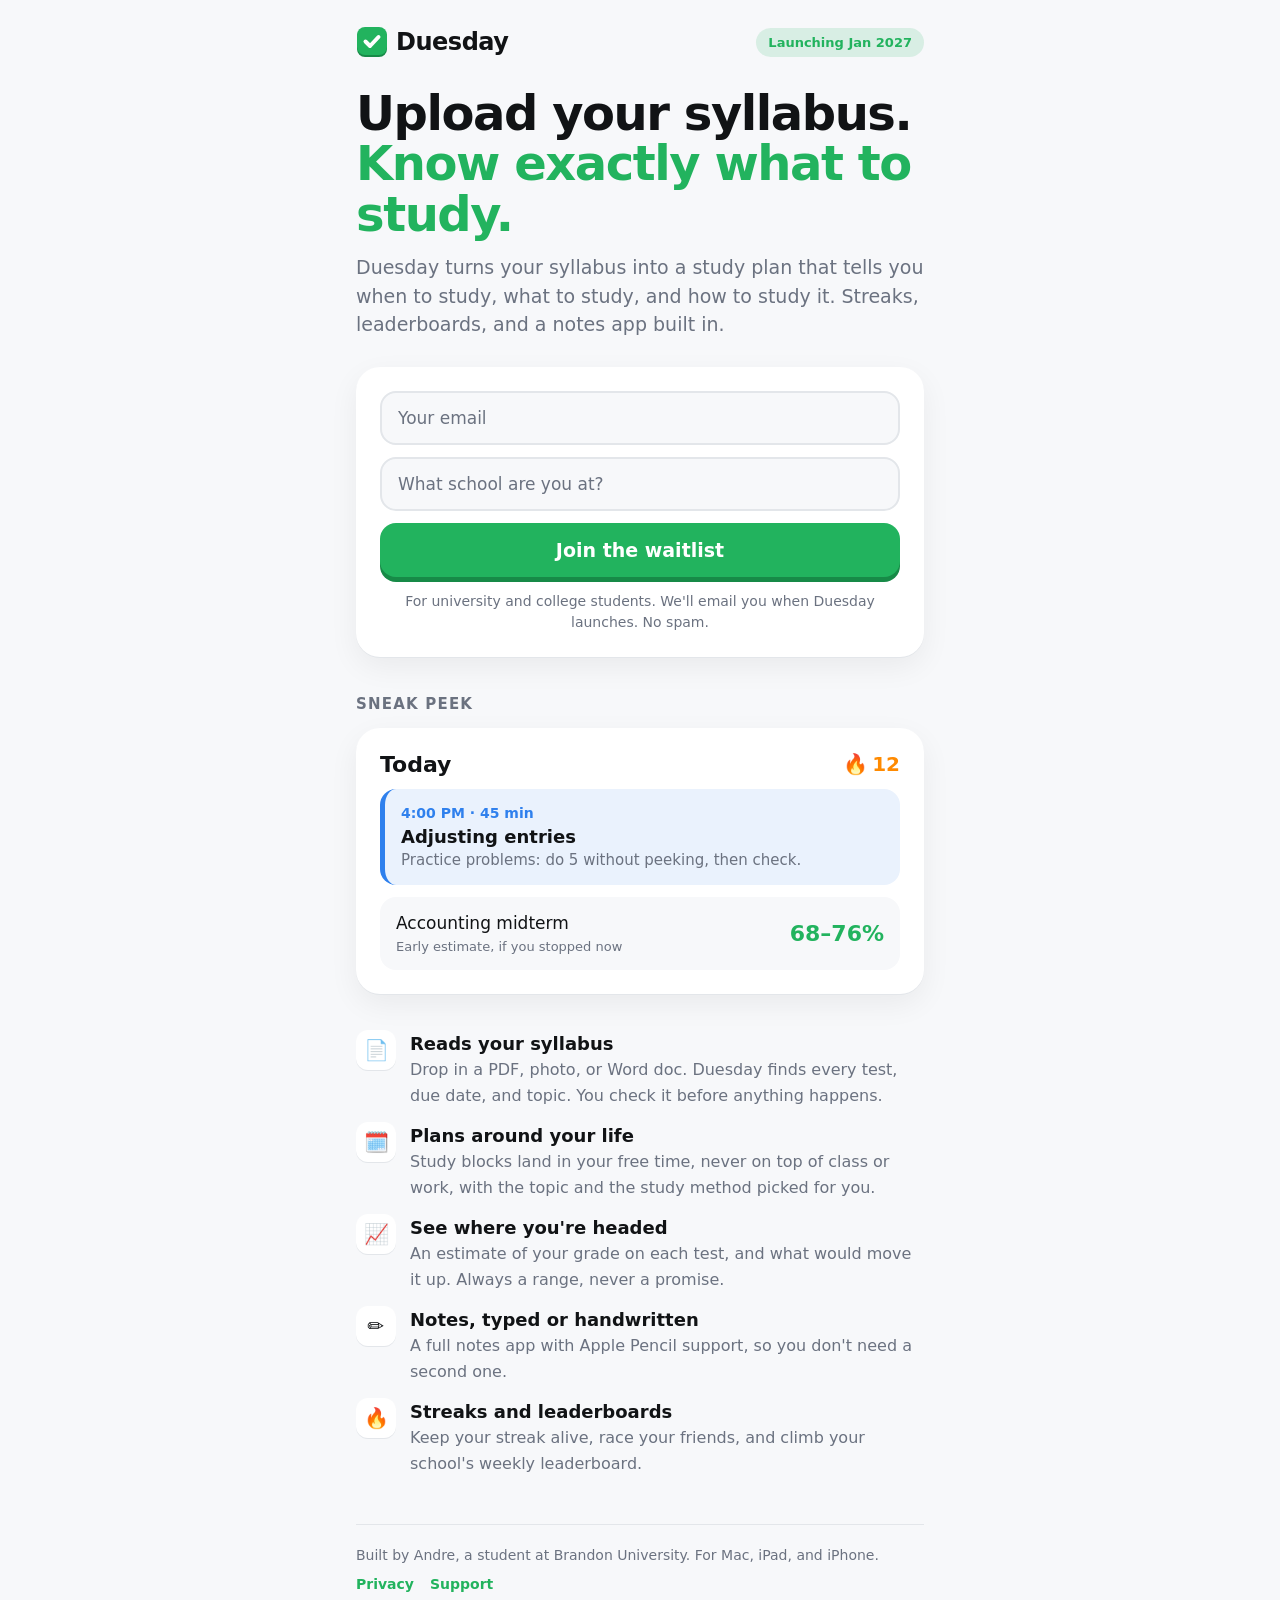
==== index.html @ 56ce88a7 "Duesday waitlist site: waitlist page, privacy and support drafts Co-Authored-By: Claude Opus 5.5 <no" ====
<!doctype html>
<html lang="en">
<head>
  <meta charset="utf-8">
  <meta name="viewport" content="width=device-width, initial-scale=1, viewport-fit=cover">
  <title>Duesday: Study & Notes</title>
  <meta name="description" content="Upload your syllabus. Duesday tells you when to study, what to study, and how. Join the waitlist. Launching January 2027.">
  <meta name="theme-color" content="#22B35E">
  <meta property="og:title" content="Duesday: know exactly what to study">
  <meta property="og:description" content="Upload your syllabus. Duesday tells you when to study, what to study, and how. Join the waitlist.">
  <meta property="og:url" content="https://duesdayapp.com/">
  <meta property="og:type" content="website">
  <link rel="icon" href="favicon.svg" type="image/svg+xml">
  <link rel="stylesheet" href="style.css">
</head>
<body>
  <div class="wrap">
    <header class="top">
      <a class="wordmark" href="./" aria-label="Duesday home">
        <svg viewBox="0 0 64 64" aria-hidden="true">
          <rect x="2" y="6" width="60" height="56" rx="16" fill="var(--green-shadow)"/>
          <rect x="2" y="2" width="60" height="56" rx="16" fill="var(--green)"/>
          <path d="M19 31l9 9 17-18" fill="none" stroke="var(--on-green)" stroke-width="8" stroke-linecap="round" stroke-linejoin="round"/>
        </svg>
        Duesday
      </a>
      <span class="pill">Launching Jan 2027</span>
    </header>

    <main>
      <section class="hero">
        <h1>Upload your syllabus. <span class="hl">Know exactly what to study.</span></h1>
        <p class="lede">Duesday turns your syllabus into a study plan that tells you when to study, what to study, and how to study it. Streaks, leaderboards, and a notes app built in.</p>
      </section>

      <section class="card" id="signup">
        <form id="join" novalidate>
          <p class="invited" id="invited" hidden>A friend saved you a spot. Join and they move up the list.</p>
          <label class="field">
            <span class="sr">Email</span>
            <input type="email" name="email" placeholder="Your email" autocomplete="email" inputmode="email" required>
          </label>
          <label class="field">
            <span class="sr">School</span>
            <input type="text" name="school" placeholder="What school are you at?" autocomplete="organization" maxlength="120" required>
          </label>
          <input class="trap" type="text" name="website" tabindex="-1" autocomplete="off" aria-hidden="true">
          <button class="btn" type="submit">
            <span class="label">Join the waitlist</span>
            <span class="spinner" aria-hidden="true"></span>
          </button>
          <p class="error" id="error" role="alert" hidden></p>
          <p class="fine">For university and college students. We'll email you when Duesday launches. No spam.</p>
        </form>

        <div id="done" hidden aria-live="polite">
          <svg class="check" viewBox="0 0 72 72" aria-hidden="true">
            <circle cx="36" cy="36" r="34"/>
            <path d="M22 37l10 10 19-21"/>
          </svg>
          <h2 id="done-title">You're in!</h2>
          <p class="spot">You're <span class="num">#<span id="spot">0</span></span> on the list</p>
          <p class="muted" id="total"></p>
          <div class="invite">
            <p><strong>Want to move up?</strong> Every friend who joins with your link bumps you up the list. Top inviters get their first month free.</p>
            <div class="linkrow">
              <input id="link" readonly aria-label="Your invite link">
              <button class="btn small" id="copy" type="button">Copy</button>
            </div>
            <button class="btn secondary" id="share" type="button" hidden>Share with friends</button>
          </div>
        </div>
      </section>

      <section class="peek" aria-label="A sneak peek of Duesday">
        <h3>Sneak peek</h3>
        <div class="card stagger">
          <div class="peek-row">
            <span class="peek-title">Today</span>
            <span class="flame" aria-label="12 day streak">🔥 <span class="num">12</span></span>
          </div>
          <div class="block">
            <span class="when">4:00 PM · 45 min</span>
            <span class="what">Adjusting entries</span>
            <span class="how">Practice problems: do 5 without peeking, then check.</span>
          </div>
          <div class="estimate">
            <span>Accounting midterm<small>Early estimate, if you stopped now</small></span>
            <span class="num">68–76%</span>
          </div>
        </div>
      </section>

      <ul class="features">
        <li><span class="dot">📄</span><div><strong>Reads your syllabus</strong><span class="t">Drop in a PDF, photo, or Word doc. Duesday finds every test, due date, and topic. You check it before anything happens.</span></div></li>
        <li><span class="dot">🗓️</span><div><strong>Plans around your life</strong><span class="t">Study blocks land in your free time, never on top of class or work, with the topic and the study method picked for you.</span></div></li>
        <li><span class="dot">📈</span><div><strong>See where you're headed</strong><span class="t">An estimate of your grade on each test, and what would move it up. Always a range, never a promise.</span></div></li>
        <li><span class="dot">✏️</span><div><strong>Notes, typed or handwritten</strong><span class="t">A full notes app with Apple Pencil support, so you don't need a second one.</span></div></li>
        <li><span class="dot">🔥</span><div><strong>Streaks and leaderboards</strong><span class="t">Keep your streak alive, race your friends, and climb your school's weekly leaderboard.</span></div></li>
      </ul>
    </main>

    <footer>
      <span>Built by Andre, a student at Brandon University. For Mac, iPad, and iPhone.</span>
      <nav>
        <a href="privacy.html">Privacy</a>
        <a href="support.html">Support</a>
      </nav>
    </footer>
  </div>
  <script src="app.js"></script>
</body>
</html>
---- style.css ----
/* Duesday website. Colours match the app's named colours (Assets.xcassets/Colors). */
:root {
  --green: #22B35E;
  --green-shadow: #178A47;
  --orange: #FF8A00;
  --blue: #2F80ED;
  --red: #E5484D;
  --bg: #F7F8FA;
  --card: #FFFFFF;
  --text: #111315;
  --muted: #6B7280;
  --line: #E3E6EA;
  --on-green: #FFFFFF;
  --rounded: ui-rounded, "SF Pro Rounded", "Nunito", system-ui, -apple-system, "Segoe UI", sans-serif;
  --body: system-ui, -apple-system, "Segoe UI", Roboto, "Helvetica Neue", sans-serif;
  --spring: cubic-bezier(.34, 1.56, .64, 1);
  color-scheme: light;
}

@media (prefers-color-scheme: dark) {
  :root:not([data-theme="light"]) {
    --green: #34D27A;
    --green-shadow: #1F9A55;
    --orange: #FF9F2E;
    --blue: #5AA2FF;
    --red: #FF6369;
    --bg: #111315;
    --card: #1C1F22;
    --text: #F2F4F6;
    --muted: #9BA1A8;
    --line: #2C3036;
    --on-green: #06210F;
    color-scheme: dark;
  }
}

:root[data-theme="dark"] {
  --green: #34D27A;
  --green-shadow: #1F9A55;
  --orange: #FF9F2E;
  --blue: #5AA2FF;
  --red: #FF6369;
  --bg: #111315;
  --card: #1C1F22;
  --text: #F2F4F6;
  --muted: #9BA1A8;
  --line: #2C3036;
  --on-green: #06210F;
  color-scheme: dark;
}

* { box-sizing: border-box; }

[hidden] { display: none !important; }

html { -webkit-text-size-adjust: 100%; }

body {
  margin: 0;
  background: var(--bg);
  color: var(--text);
  font: 17px/1.5 var(--body);
  -webkit-font-smoothing: antialiased;
}

a { color: var(--green); font-weight: 600; text-decoration: none; }
a:hover { text-decoration: underline; }

h1, h2, h3, .wordmark, .num { font-family: var(--rounded); }

.wrap {
  max-width: 600px;
  margin: 0 auto;
  padding: 20px 16px 48px;
}

/* Header */
.top {
  display: flex;
  align-items: center;
  justify-content: space-between;
  padding: 4px 0 28px;
}
.wordmark {
  display: inline-flex;
  align-items: center;
  gap: 8px;
  font-size: 24px;
  font-weight: 800;
  color: var(--text);
  letter-spacing: -0.02em;
}
.wordmark:hover { text-decoration: none; }
.wordmark svg { width: 32px; height: 32px; transition: transform .35s var(--spring); }
.wordmark:hover svg { transform: rotate(-8deg) scale(1.08); }
.pill {
  font: 700 13px/1 var(--rounded);
  color: var(--green);
  background: color-mix(in srgb, var(--green) 14%, transparent);
  padding: 8px 12px;
  border-radius: 999px;
  white-space: nowrap;
}

/* Hero */
.hero h1 {
  font-size: clamp(34px, 8vw, 48px);
  line-height: 1.05;
  font-weight: 800;
  letter-spacing: -0.03em;
  margin: 0 0 14px;
}
.hero h1 .hl { color: var(--green); }
.hero p.lede {
  font-size: 19px;
  color: var(--muted);
  margin: 0 0 28px;
}

/* Cards */
.card {
  background: var(--card);
  border-radius: 24px;
  padding: 24px;
  box-shadow: 0 1px 0 var(--line), 0 10px 30px rgba(17, 19, 21, .06);
}

/* Form */
form { display: grid; gap: 12px; }
.field input {
  width: 100%;
  font: 17px var(--body);
  color: var(--text);
  background: var(--bg);
  border: 2px solid var(--line);
  border-radius: 16px;
  padding: 15px 16px;
  outline: none;
  transition: border-color .15s, box-shadow .15s, transform .15s;
}
.field input::placeholder { color: var(--muted); }
.field input:focus {
  border-color: var(--green);
  box-shadow: 0 0 0 4px color-mix(in srgb, var(--green) 20%, transparent);
}
.field input[aria-invalid="true"] { border-color: var(--red); }
.sr {
  position: absolute; width: 1px; height: 1px; overflow: hidden;
  clip: rect(0 0 0 0); white-space: nowrap;
}
.trap { position: absolute; left: -9999px; width: 1px; height: 1px; opacity: 0; }

/* The chunky button: a solid bottom edge that flattens when pressed, like the app's DuesdayButtonStyle. */
.btn {
  position: relative;
  display: inline-flex;
  align-items: center;
  justify-content: center;
  gap: 8px;
  width: 100%;
  border: 0;
  border-radius: 16px;
  padding: 16px 20px;
  font: 800 19px/1.2 var(--rounded);
  color: var(--on-green);
  background: var(--green);
  box-shadow: 0 5px 0 var(--green-shadow);
  cursor: pointer;
  transition: transform .12s var(--spring), box-shadow .12s, filter .15s;
  -webkit-tap-highlight-color: transparent;
}
.btn:hover { filter: brightness(1.05); }
.btn:active, .btn.pressed { transform: translateY(5px) scale(.98); box-shadow: 0 0 0 var(--green-shadow); }
.btn:focus-visible { outline: 3px solid color-mix(in srgb, var(--green) 45%, transparent); outline-offset: 3px; }
.btn[disabled] { cursor: progress; }
.btn.secondary {
  color: var(--text);
  background: var(--card);
  border: 2px solid var(--line);
  box-shadow: 0 4px 0 var(--line);
}
.btn.secondary:active { box-shadow: 0 0 0 var(--line); transform: translateY(4px) scale(.98); }
.btn.small { width: auto; padding: 12px 18px; font-size: 16px; }
.btn .spinner {
  display: none;
  width: 20px; height: 20px;
  border: 3px solid color-mix(in srgb, var(--on-green) 35%, transparent);
  border-top-color: var(--on-green);
  border-radius: 50%;
  animation: spin .7s linear infinite;
}
.btn.loading .label { opacity: 0; }
.btn.loading .spinner { display: block; position: absolute; }

.error {
  display: flex; gap: 8px; align-items: flex-start;
  margin: 0;
  color: var(--red);
  font-size: 15px;
  font-weight: 600;
}
.fine { margin: 2px 0 0; font-size: 14px; color: var(--muted); text-align: center; }
.invited {
  margin: 0 0 4px;
  font: 700 15px var(--rounded);
  color: var(--orange);
}

/* Success */
#done { text-align: center; }
#done h2 { font-size: 30px; margin: 8px 0 4px; letter-spacing: -0.02em; }
.check { width: 72px; height: 72px; }
.check circle { fill: var(--green); transform-origin: center; animation: pop .45s var(--spring) both; }
.check path {
  fill: none; stroke: var(--on-green); stroke-width: 7; stroke-linecap: round; stroke-linejoin: round;
  stroke-dasharray: 60; stroke-dashoffset: 60;
  animation: draw .4s .25s ease-out forwards;
}
.spot { font-size: 20px; margin: 4px 0 0; }
.spot .num { font-size: 44px; font-weight: 800; color: var(--green); display: inline-block; min-width: 2ch; }
.muted { color: var(--muted); }
.invite { margin-top: 22px; padding-top: 20px; border-top: 2px dashed var(--line); text-align: left; display: grid; gap: 12px; }
.invite p { margin: 0; }
.linkrow { display: flex; gap: 8px; }
.linkrow input {
  flex: 1; min-width: 0;
  font: 15px ui-monospace, "SF Mono", Menlo, monospace;
  color: var(--text);
  background: var(--bg);
  border: 2px solid var(--line);
  border-radius: 14px;
  padding: 12px;
}

/* Sneak peek of the app */
.peek { margin-top: 36px; }
.peek h3 { font-size: 15px; text-transform: uppercase; letter-spacing: .08em; color: var(--muted); margin: 0 0 12px; }
.peek .card { display: grid; gap: 12px; }
.peek-row { display: flex; align-items: center; justify-content: space-between; }
.peek-title { font: 800 22px var(--rounded); }
.flame { font: 800 20px var(--rounded); color: var(--orange); display: inline-flex; gap: 4px; align-items: center; }
.block {
  display: grid; gap: 2px;
  padding: 14px 16px;
  border-radius: 16px;
  background: color-mix(in srgb, var(--blue) 10%, var(--card));
  border-left: 5px solid var(--blue);
}
.block .when { font-size: 14px; color: var(--blue); font-weight: 700; }
.block .what { font: 800 18px var(--rounded); }
.block .how { font-size: 15px; color: var(--muted); }
.estimate {
  display: flex; justify-content: space-between; align-items: center;
  padding: 14px 16px; border-radius: 16px; background: var(--bg);
}
.estimate .num { font-size: 22px; font-weight: 800; color: var(--green); }
.estimate small { display: block; color: var(--muted); font-size: 13px; }
.stagger > * { animation: rise .5s var(--spring) both; }
.stagger > *:nth-child(2) { animation-delay: .08s; }
.stagger > *:nth-child(3) { animation-delay: .16s; }
.stagger > *:nth-child(4) { animation-delay: .24s; }

/* Feature list */
.features { display: grid; gap: 14px; margin: 36px 0 0; padding: 0; list-style: none; }
.features li { display: flex; gap: 14px; align-items: flex-start; }
.features .dot {
  flex: none; width: 40px; height: 40px; border-radius: 12px;
  display: grid; place-items: center; font-size: 20px;
  background: var(--card); box-shadow: 0 1px 0 var(--line);
  transition: transform .3s var(--spring);
}
.features li:hover .dot { transform: rotate(-8deg) scale(1.1); }
.features strong { font-family: var(--rounded); font-size: 18px; display: block; }
.features span.t { color: var(--muted); font-size: 16px; }

/* Footer */
footer {
  margin-top: 48px; padding-top: 20px; border-top: 1px solid var(--line);
  font-size: 14px; color: var(--muted);
  display: flex; flex-wrap: wrap; gap: 8px 18px; justify-content: space-between;
}
footer nav { display: flex; gap: 16px; }

/* Plain pages (privacy, support) */
.doc h1 { font-size: 36px; letter-spacing: -0.02em; margin: 0 0 6px; }
.doc h2 { font-size: 22px; margin: 32px 0 8px; }
.doc p, .doc li { color: var(--text); }
.doc ul { padding-left: 22px; }
.doc li { margin: 4px 0; }
.note {
  border-radius: 16px; padding: 14px 16px; margin: 16px 0 8px;
  background: color-mix(in srgb, var(--orange) 14%, var(--card));
  font-size: 15px;
}
details.faq { background: var(--card); border-radius: 16px; padding: 4px 16px; margin: 10px 0; box-shadow: 0 1px 0 var(--line); }
details.faq summary {
  cursor: pointer; list-style: none; padding: 12px 0;
  font: 800 17px var(--rounded);
  display: flex; justify-content: space-between; gap: 12px;
}
details.faq summary::-webkit-details-marker { display: none; }
details.faq summary::after { content: "+"; color: var(--green); font-size: 22px; line-height: 1; transition: transform .25s var(--spring); }
details.faq[open] summary::after { transform: rotate(45deg); }
details.faq p { margin: 0 0 14px; animation: rise .3s var(--spring) both; }

/* Motion */
.shake { animation: shake .4s ease; }
.fade-in { animation: rise .45s var(--spring) both; }
.confetti { position: fixed; top: 0; left: 0; width: 10px; height: 14px; border-radius: 3px; pointer-events: none; z-index: 10; }

@keyframes spin { to { transform: rotate(360deg); } }
@keyframes pop { from { transform: scale(0); } to { transform: scale(1); } }
@keyframes draw { to { stroke-dashoffset: 0; } }
@keyframes rise { from { opacity: 0; transform: translateY(12px); } to { opacity: 1; transform: none; } }
@keyframes shake {
  0%, 100% { transform: none; }
  20% { transform: translateX(-8px); }
  40% { transform: translateX(7px); }
  60% { transform: translateX(-5px); }
  80% { transform: translateX(3px); }
}

/* Reduce Motion: keep simple fades, drop the bounces. */
@media (prefers-reduced-motion: reduce) {
  *, *::before, *::after { animation-duration: .01ms !important; animation-delay: 0s !important; transition-duration: .01ms !important; }
}
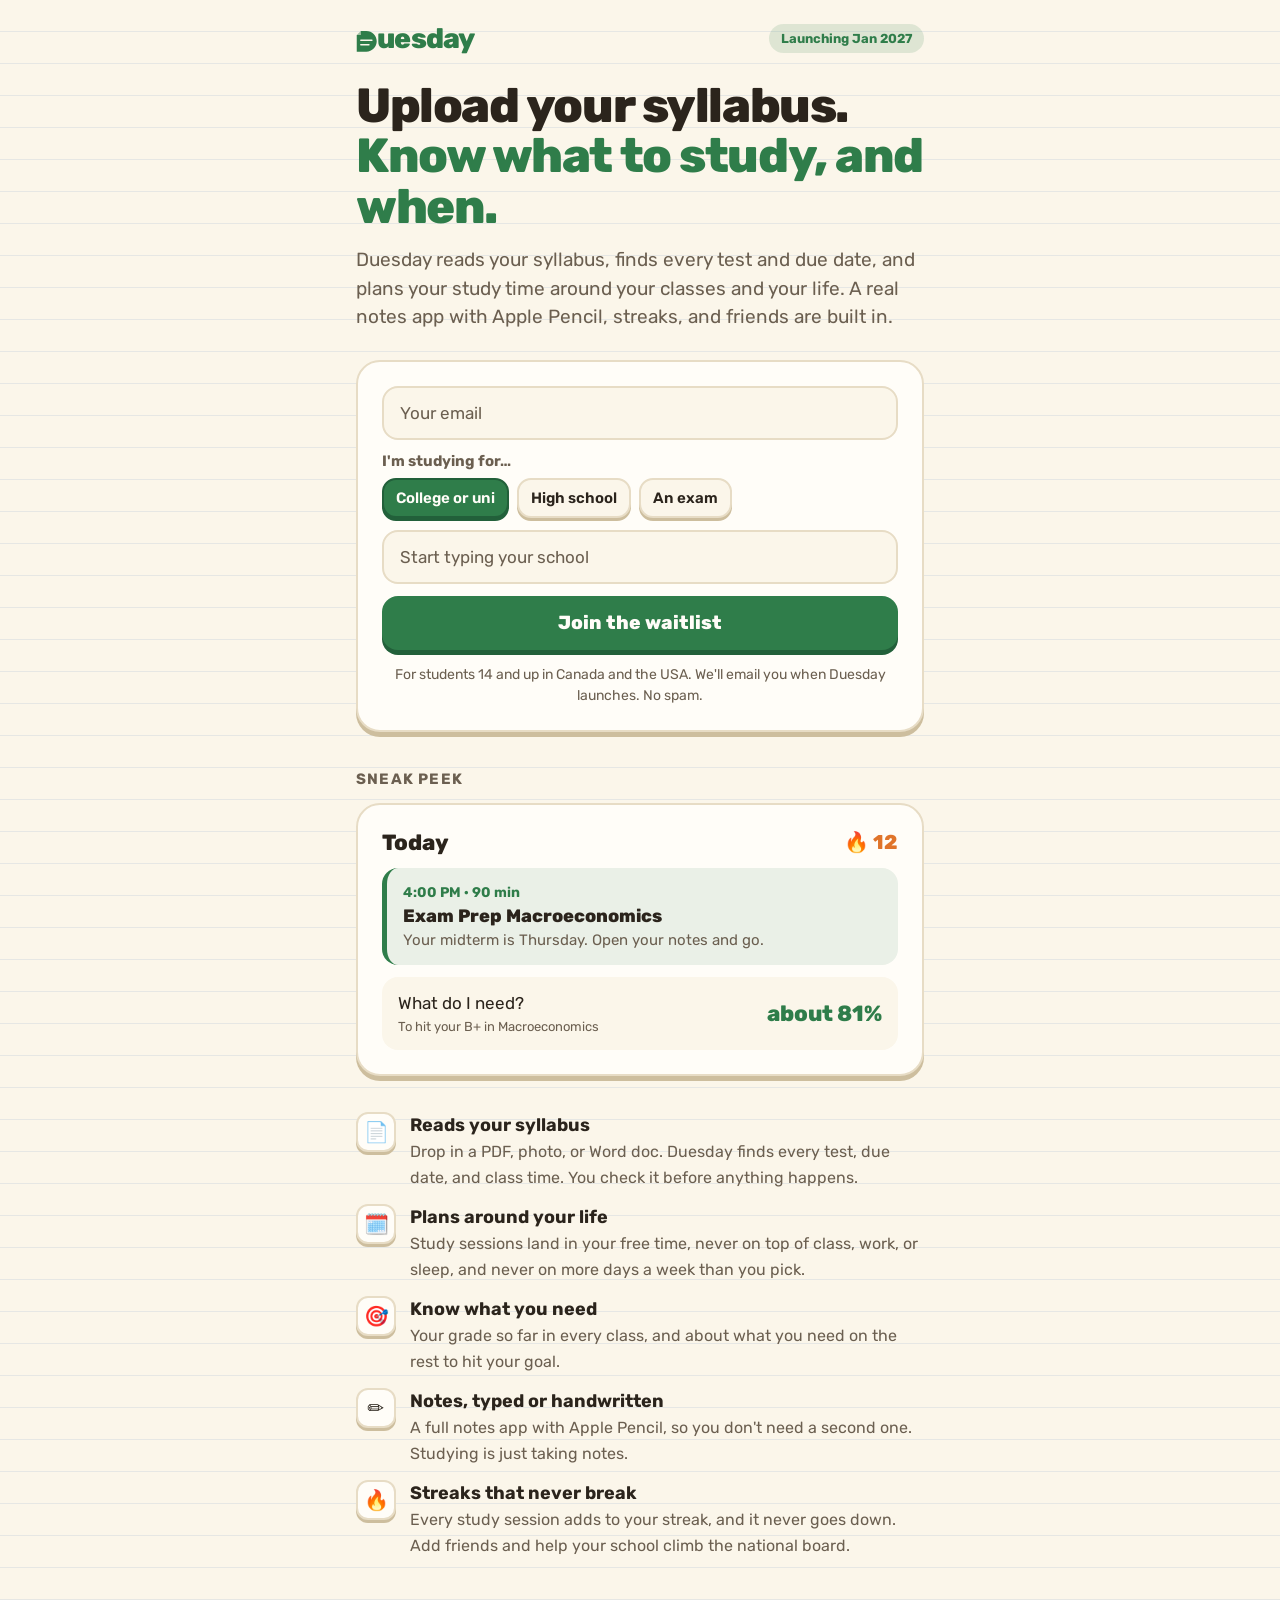
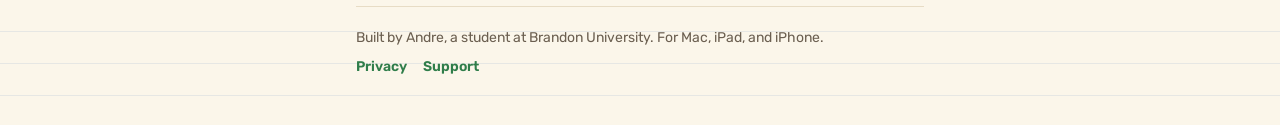
==== commit 7d6a314a: "Waitlist page in the Duesday look: cream paper, green, Rubik, folded-page logo as the D; up-to-date " ====
--- a/index.html
+++ b/index.html
@@ -4,33 +4,33 @@
   <meta charset="utf-8">
   <meta name="viewport" content="width=device-width, initial-scale=1, viewport-fit=cover">
   <title>Duesday: Study & Notes</title>
-  <meta name="description" content="Upload your syllabus. Duesday tells you when to study, what to study, and how. Join the waitlist. Launching January 2027.">
-  <meta name="theme-color" content="#22B35E">
-  <meta property="og:title" content="Duesday: know exactly what to study">
-  <meta property="og:description" content="Upload your syllabus. Duesday tells you when to study, what to study, and how. Join the waitlist.">
+  <meta name="description" content="Upload your syllabus. Duesday turns it into a study plan that says when to study, plus notes, streaks, and friends. Join the waitlist. Launching January 2027.">
+  <meta name="theme-color" content="#FBF6EA">
+  <meta property="og:title" content="Duesday: know what to study, and when">
+  <meta property="og:description" content="Upload your syllabus. Duesday tells you when to study and what you need on the rest of each class. Join the waitlist.">
   <meta property="og:url" content="https://duesdayapp.com/">
   <meta property="og:type" content="website">
   <link rel="icon" href="favicon.svg" type="image/svg+xml">
+  <link rel="preconnect" href="https://fonts.googleapis.com">
+  <link rel="preconnect" href="https://fonts.gstatic.com" crossorigin>
   <link rel="stylesheet" href="style.css">
 </head>
 <body>
   <div class="wrap">
     <header class="top">
       <a class="wordmark" href="./" aria-label="Duesday home">
-        <svg viewBox="0 0 64 64" aria-hidden="true">
-          <rect x="2" y="6" width="60" height="56" rx="16" fill="var(--green-shadow)"/>
-          <rect x="2" y="2" width="60" height="56" rx="16" fill="var(--green)"/>
-          <path d="M19 31l9 9 17-18" fill="none" stroke="var(--on-green)" stroke-width="8" stroke-linecap="round" stroke-linejoin="round"/>
-        </svg>
-        Duesday
+        <svg class="d" viewBox="22 22 56 56" aria-hidden="true">
+          <path class="page" d="M24 33L35 22H50C65.46 22 78 34.54 78 50S65.46 78 50 78H24Z M24 33L35 33L35 22Z M35 45H65A2 2 0 0 1 65 49H35A2 2 0 0 1 35 45Z M35 57H57A2 2 0 0 1 57 61H35A2 2 0 0 1 35 57Z"/>
+          <path class="fold" d="M24 33L35 22V33Z"/>
+        </svg><span>uesday</span>
       </a>
       <span class="pill">Launching Jan 2027</span>
     </header>
 
     <main>
       <section class="hero">
-        <h1>Upload your syllabus. <span class="hl">Know exactly what to study.</span></h1>
-        <p class="lede">Duesday turns your syllabus into a study plan that tells you when to study, what to study, and how to study it. Streaks, leaderboards, and a notes app built in.</p>
+        <h1>Upload your syllabus. <span class="hl">Know what to study, and when.</span></h1>
+        <p class="lede">Duesday reads your syllabus, finds every test and due date, and plans your study time around your classes and your life. A real notes app with Apple Pencil, streaks, and friends are built in.</p>
       </section>
 
       <section class="card" id="signup">
@@ -40,17 +40,175 @@
             <span class="sr">Email</span>
             <input type="email" name="email" placeholder="Your email" autocomplete="email" inputmode="email" required>
           </label>
+          <fieldset class="who">
+            <legend>I'm studying for…</legend>
+            <div class="chips">
+              <label class="chip"><input type="radio" name="kind" value="uni" checked><span>College or uni</span></label>
+              <label class="chip"><input type="radio" name="kind" value="high"><span>High school</span></label>
+              <label class="chip"><input type="radio" name="kind" value="exam"><span>An exam</span></label>
+            </div>
+          </fieldset>
           <label class="field">
-            <span class="sr">School</span>
-            <input type="text" name="school" placeholder="What school are you at?" autocomplete="organization" maxlength="120" required>
+            <span class="sr" id="school-label">School</span>
+            <input type="text" name="school" list="schools" placeholder="Start typing your school" autocomplete="off" maxlength="120" required>
           </label>
+          <datalist id="schools">
+    <option value="Acadia University">
+    <option value="Algoma University">
+    <option value="Algonquin College">
+    <option value="Ambrose University">
+    <option value="Assiniboine College">
+    <option value="Athabasca University">
+    <option value="Aurora College">
+    <option value="Bishop's University">
+    <option value="Booth University College">
+    <option value="Bow Valley College">
+    <option value="Brandon University">
+    <option value="Briercrest College and Seminary">
+    <option value="British Columbia Institute of Technology">
+    <option value="Brock University">
+    <option value="Cambrian College">
+    <option value="Camosun College">
+    <option value="Canadian Mennonite University">
+    <option value="Canadore College">
+    <option value="Cape Breton University">
+    <option value="Capilano University">
+    <option value="Carleton University">
+    <option value="Centennial College">
+    <option value="Coast Mountain College">
+    <option value="College of New Caledonia">
+    <option value="College of the North Atlantic">
+    <option value="College of the Rockies">
+    <option value="Collège Boréal">
+    <option value="Collège communautaire du Nouveau-Brunswick">
+    <option value="Concordia University">
+    <option value="Concordia University of Edmonton">
+    <option value="Conestoga College">
+    <option value="Confederation College">
+    <option value="Dalhousie University">
+    <option value="Douglas College">
+    <option value="Durham College">
+    <option value="Emily Carr University of Art + Design">
+    <option value="Fanshawe College">
+    <option value="First Nations University of Canada">
+    <option value="Fleming College">
+    <option value="George Brown Polytechnic">
+    <option value="Georgian College">
+    <option value="HEC Montréal">
+    <option value="Holland College">
+    <option value="Humber Polytechnic">
+    <option value="Keyano College">
+    <option value="Kwantlen Polytechnic University">
+    <option value="La Cité">
+    <option value="Lakehead University">
+    <option value="Lakeland College">
+    <option value="Lambton College">
+    <option value="Langara College">
+    <option value="Laurentian University">
+    <option value="Lethbridge College">
+    <option value="Loyalist College">
+    <option value="MacEwan University">
+    <option value="Manitoba Institute of Trades and Technology (MITT)">
+    <option value="McGill University">
+    <option value="McMaster University">
+    <option value="Medicine Hat College">
+    <option value="Memorial University of Newfoundland">
+    <option value="Mohawk College">
+    <option value="Mount Allison University">
+    <option value="Mount Royal University">
+    <option value="Mount Saint Vincent University">
+    <option value="NSCAD University">
+    <option value="New Brunswick Community College">
+    <option value="Niagara College">
+    <option value="Nipissing University">
+    <option value="NorQuest College">
+    <option value="North Island College">
+    <option value="Northern Alberta Institute of Technology (NAIT)">
+    <option value="Northern College">
+    <option value="Northern Lights College">
+    <option value="Northwestern Polytechnic">
+    <option value="Nova Scotia Community College">
+    <option value="Nunavut Arctic College">
+    <option value="OCAD University">
+    <option value="Okanagan College">
+    <option value="Olds College of Agriculture &amp; Technology">
+    <option value="Ontario Tech University">
+    <option value="Polytechnique Montréal">
+    <option value="Portage College">
+    <option value="Queen's University">
+    <option value="Red Deer Polytechnic">
+    <option value="Red River College Polytechnic">
+    <option value="Redeemer University">
+    <option value="Royal Military College of Canada">
+    <option value="Royal Roads University">
+    <option value="Saint Mary's University">
+    <option value="Saskatchewan Polytechnic">
+    <option value="Sault College">
+    <option value="Selkirk College">
+    <option value="Seneca Polytechnic">
+    <option value="Sheridan College">
+    <option value="Simon Fraser University">
+    <option value="Southern Alberta Institute of Technology (SAIT)">
+    <option value="St. Clair College">
+    <option value="St. Francis Xavier University">
+    <option value="St. Lawrence College">
+    <option value="St. Thomas University">
+    <option value="The King's University">
+    <option value="Thompson Rivers University">
+    <option value="Toronto Metropolitan University">
+    <option value="Trent University">
+    <option value="Trinity Western University">
+    <option value="University College of the North">
+    <option value="University of Alberta">
+    <option value="University of British Columbia">
+    <option value="University of Calgary">
+    <option value="University of Guelph">
+    <option value="University of King's College">
+    <option value="University of Lethbridge">
+    <option value="University of Manitoba">
+    <option value="University of New Brunswick">
+    <option value="University of Northern British Columbia">
+    <option value="University of Ottawa">
+    <option value="University of Prince Edward Island">
+    <option value="University of Regina">
+    <option value="University of Saskatchewan">
+    <option value="University of Toronto">
+    <option value="University of Victoria">
+    <option value="University of Waterloo">
+    <option value="University of Windsor">
+    <option value="University of Winnipeg">
+    <option value="University of the Fraser Valley">
+    <option value="Université Laval">
+    <option value="Université Sainte-Anne">
+    <option value="Université de Moncton">
+    <option value="Université de Montréal">
+    <option value="Université de Saint-Boniface">
+    <option value="Université de Sherbrooke">
+    <option value="Université de l'Ontario français">
+    <option value="Université du Québec en Abitibi-Témiscamingue">
+    <option value="Université du Québec en Outaouais">
+    <option value="Université du Québec à Chicoutimi">
+    <option value="Université du Québec à Montréal (UQAM)">
+    <option value="Université du Québec à Rimouski">
+    <option value="Université du Québec à Trois-Rivières">
+    <option value="Vancouver Community College">
+    <option value="Vancouver Island University">
+    <option value="Western University">
+    <option value="Wilfrid Laurier University">
+    <option value="York University">
+    <option value="Yukon University">
+    <option value="École de technologie supérieure">
+          </datalist>
+          <datalist id="exams">
+            <option value="CPA"><option value="CSC"><option value="LSAT"><option value="MCAT"><option value="NCLEX (nursing)"><option value="GMAT"><option value="GRE"><option value="SAT"><option value="ACT">
+          </datalist>
           <input class="trap" type="text" name="website" tabindex="-1" autocomplete="off" aria-hidden="true">
           <button class="btn" type="submit">
             <span class="label">Join the waitlist</span>
             <span class="spinner" aria-hidden="true"></span>
           </button>
           <p class="error" id="error" role="alert" hidden></p>
-          <p class="fine">For university and college students. We'll email you when Duesday launches. No spam.</p>
+          <p class="fine">For students 14 and up in Canada and the USA. We'll email you when Duesday launches. No spam.</p>
         </form>
 
         <div id="done" hidden aria-live="polite">
@@ -77,26 +235,26 @@
         <div class="card stagger">
           <div class="peek-row">
             <span class="peek-title">Today</span>
-            <span class="flame" aria-label="12 day streak">🔥 <span class="num">12</span></span>
+            <span class="flame" aria-label="12 study sessions done">🔥 <span class="num">12</span></span>
           </div>
           <div class="block">
-            <span class="when">4:00 PM · 45 min</span>
-            <span class="what">Adjusting entries</span>
-            <span class="how">Practice problems: do 5 without peeking, then check.</span>
+            <span class="when">4:00 PM · 90 min</span>
+            <span class="what">Exam Prep Macroeconomics</span>
+            <span class="how">Your midterm is Thursday. Open your notes and go.</span>
           </div>
           <div class="estimate">
-            <span>Accounting midterm<small>Early estimate, if you stopped now</small></span>
-            <span class="num">68–76%</span>
+            <span>What do I need?<small>To hit your B+ in Macroeconomics</small></span>
+            <span class="num">about 81%</span>
           </div>
         </div>
       </section>
 
       <ul class="features">
-        <li><span class="dot">📄</span><div><strong>Reads your syllabus</strong><span class="t">Drop in a PDF, photo, or Word doc. Duesday finds every test, due date, and topic. You check it before anything happens.</span></div></li>
-        <li><span class="dot">🗓️</span><div><strong>Plans around your life</strong><span class="t">Study blocks land in your free time, never on top of class or work, with the topic and the study method picked for you.</span></div></li>
-        <li><span class="dot">📈</span><div><strong>See where you're headed</strong><span class="t">An estimate of your grade on each test, and what would move it up. Always a range, never a promise.</span></div></li>
-        <li><span class="dot">✏️</span><div><strong>Notes, typed or handwritten</strong><span class="t">A full notes app with Apple Pencil support, so you don't need a second one.</span></div></li>
-        <li><span class="dot">🔥</span><div><strong>Streaks and leaderboards</strong><span class="t">Keep your streak alive, race your friends, and climb your school's weekly leaderboard.</span></div></li>
+        <li><span class="dot">📄</span><div><strong>Reads your syllabus</strong><span class="t">Drop in a PDF, photo, or Word doc. Duesday finds every test, due date, and class time. You check it before anything happens.</span></div></li>
+        <li><span class="dot">🗓️</span><div><strong>Plans around your life</strong><span class="t">Study sessions land in your free time, never on top of class, work, or sleep, and never on more days a week than you pick.</span></div></li>
+        <li><span class="dot">🎯</span><div><strong>Know what you need</strong><span class="t">Your grade so far in every class, and about what you need on the rest to hit your goal.</span></div></li>
+        <li><span class="dot">✏️</span><div><strong>Notes, typed or handwritten</strong><span class="t">A full notes app with Apple Pencil, so you don't need a second one. Studying is just taking notes.</span></div></li>
+        <li><span class="dot">🔥</span><div><strong>Streaks that never break</strong><span class="t">Every study session adds to your streak, and it never goes down. Add friends and help your school climb the national board.</span></div></li>
       </ul>
     </main>
 
--- a/style.css
+++ b/style.css
@@ -1,51 +1,39 @@
-/* Duesday website. Colours match the app's named colours (Assets.xcassets/Colors). */
+/* Duesday website. Cream notebook paper, forest green, Rubik: the same look as the app (reference/brand.md). */
+@import url("https://fonts.googleapis.com/css2?family=Rubik:wght@400;500;600;700;800;900&display=swap");
+
 :root {
-  --green: #22B35E;
-  --green-shadow: #178A47;
-  --orange: #FF8A00;
-  --blue: #2F80ED;
-  --red: #E5484D;
-  --bg: #F7F8FA;
-  --card: #FFFFFF;
-  --text: #111315;
-  --muted: #6B7280;
-  --line: #E3E6EA;
-  --on-green: #FFFFFF;
-  --rounded: ui-rounded, "SF Pro Rounded", "Nunito", system-ui, -apple-system, "Segoe UI", sans-serif;
-  --body: system-ui, -apple-system, "Segoe UI", Roboto, "Helvetica Neue", sans-serif;
+  --green: #2F7D4A;
+  --green-shadow: #22603A;
+  --orange: #E0742A;
+  --blue: #2F7D4A;
+  --red: #A23A2C;
+  --bg: #FBF6EA;
+  --rule: rgba(90, 130, 190, .13);
+  --card: #FFFDF8;
+  --text: #2B241C;
+  --muted: #6B5F50;
+  --line: #E7DCC5;
+  --edge: #CDBE9E;
+  --on-green: #FFFDF8;
+  --rounded: "Rubik", ui-rounded, system-ui, -apple-system, sans-serif;
+  --body: "Rubik", system-ui, -apple-system, "Segoe UI", sans-serif;
   --spring: cubic-bezier(.34, 1.56, .64, 1);
   color-scheme: light;
 }
 
 @media (prefers-color-scheme: dark) {
   :root:not([data-theme="light"]) {
-    --green: #34D27A;
-    --green-shadow: #1F9A55;
-    --orange: #FF9F2E;
-    --blue: #5AA2FF;
-    --red: #FF6369;
-    --bg: #111315;
-    --card: #1C1F22;
-    --text: #F2F4F6;
-    --muted: #9BA1A8;
-    --line: #2C3036;
-    --on-green: #06210F;
+    --green: #63BE7E; --green-shadow: #3F8F57; --orange: #F08A3E; --blue: #63BE7E; --red: #F29A8B;
+    --bg: #1C1915; --rule: rgba(242, 234, 219, .025); --card: #27231D; --text: #F2EADB; --muted: #B8AC97;
+    --line: #3A342B; --edge: #554C3F; --on-green: #1C1915;
     color-scheme: dark;
   }
 }
 
 :root[data-theme="dark"] {
-  --green: #34D27A;
-  --green-shadow: #1F9A55;
-  --orange: #FF9F2E;
-  --blue: #5AA2FF;
-  --red: #FF6369;
-  --bg: #111315;
-  --card: #1C1F22;
-  --text: #F2F4F6;
-  --muted: #9BA1A8;
-  --line: #2C3036;
-  --on-green: #06210F;
+  --green: #63BE7E; --green-shadow: #3F8F57; --orange: #F08A3E; --blue: #63BE7E; --red: #F29A8B;
+  --bg: #1C1915; --rule: rgba(242, 234, 219, .025); --card: #27231D; --text: #F2EADB; --muted: #B8AC97;
+  --line: #3A342B; --edge: #554C3F; --on-green: #1C1915;
   color-scheme: dark;
 }
 
@@ -57,7 +45,8 @@
 
 body {
   margin: 0;
-  background: var(--bg);
+  background-color: var(--bg);
+  background-image: repeating-linear-gradient(to bottom, transparent 0 31px, var(--rule) 31px 32px);
   color: var(--text);
   font: 17px/1.5 var(--body);
   -webkit-font-smoothing: antialiased;
@@ -83,16 +72,19 @@
 }
 .wordmark {
   display: inline-flex;
-  align-items: center;
-  gap: 8px;
-  font-size: 24px;
+  align-items: flex-end;
+  font-size: 28px;
+  line-height: 1;
   font-weight: 800;
-  color: var(--text);
-  letter-spacing: -0.02em;
+  color: var(--green);
+  letter-spacing: -0.025em;
 }
 .wordmark:hover { text-decoration: none; }
-.wordmark svg { width: 32px; height: 32px; transition: transform .35s var(--spring); }
-.wordmark:hover svg { transform: rotate(-8deg) scale(1.08); }
+/* The folded-page mark stands in for the D, sized to the capital letters. */
+.wordmark .d { width: .74em; height: .74em; margin: 0 .01em .02em 0; flex: none; transition: transform .35s var(--spring); transform-origin: 50% 80%; }
+.wordmark .d .page { fill: currentColor; fill-rule: evenodd; }
+.wordmark .d .fold { fill: currentColor; opacity: .45; }
+.wordmark:hover .d { transform: rotate(-8deg) scale(1.08); }
 .pill {
   font: 700 13px/1 var(--rounded);
   color: var(--green);
@@ -122,12 +114,13 @@
   background: var(--card);
   border-radius: 24px;
   padding: 24px;
-  box-shadow: 0 1px 0 var(--line), 0 10px 30px rgba(17, 19, 21, .06);
+  border: 2px solid var(--line);
+  box-shadow: 0 5px 0 var(--edge);
 }
 
 /* Form */
 form { display: grid; gap: 12px; }
-.field input {
+.field input, .field select {
   width: 100%;
   font: 17px var(--body);
   color: var(--text);
@@ -177,9 +170,9 @@
   color: var(--text);
   background: var(--card);
   border: 2px solid var(--line);
-  box-shadow: 0 4px 0 var(--line);
-}
-.btn.secondary:active { box-shadow: 0 0 0 var(--line); transform: translateY(4px) scale(.98); }
+  box-shadow: 0 4px 0 var(--edge);
+}
+.btn.secondary:active { box-shadow: 0 0 0 var(--edge); transform: translateY(4px) scale(.98); }
 .btn.small { width: auto; padding: 12px 18px; font-size: 16px; }
 .btn .spinner {
   display: none;
@@ -253,7 +246,7 @@
   display: flex; justify-content: space-between; align-items: center;
   padding: 14px 16px; border-radius: 16px; background: var(--bg);
 }
-.estimate .num { font-size: 22px; font-weight: 800; color: var(--green); }
+.estimate .num { white-space: nowrap; font-size: 22px; font-weight: 800; color: var(--green); }
 .estimate small { display: block; color: var(--muted); font-size: 13px; }
 .stagger > * { animation: rise .5s var(--spring) both; }
 .stagger > *:nth-child(2) { animation-delay: .08s; }
@@ -266,7 +259,7 @@
 .features .dot {
   flex: none; width: 40px; height: 40px; border-radius: 12px;
   display: grid; place-items: center; font-size: 20px;
-  background: var(--card); box-shadow: 0 1px 0 var(--line);
+  background: var(--card); border: 2px solid var(--line); box-shadow: 0 3px 0 var(--edge);
   transition: transform .3s var(--spring);
 }
 .features li:hover .dot { transform: rotate(-8deg) scale(1.1); }
@@ -292,7 +285,7 @@
   background: color-mix(in srgb, var(--orange) 14%, var(--card));
   font-size: 15px;
 }
-details.faq { background: var(--card); border-radius: 16px; padding: 4px 16px; margin: 10px 0; box-shadow: 0 1px 0 var(--line); }
+details.faq { background: var(--card); border-radius: 16px; padding: 4px 16px; margin: 10px 0; border: 2px solid var(--line); box-shadow: 0 3px 0 var(--edge); }
 details.faq summary {
   cursor: pointer; list-style: none; padding: 12px 0;
   font: 800 17px var(--rounded);
@@ -324,3 +317,21 @@
 @media (prefers-reduced-motion: reduce) {
   *, *::before, *::after { animation-duration: .01ms !important; animation-delay: 0s !important; transition-duration: .01ms !important; }
 }
+
+/* "I'm in…" choice chips */
+.who { border: 0; margin: 0; padding: 0; display: grid; gap: 8px; }
+.who legend { font: 700 15px var(--rounded); color: var(--muted); margin-bottom: 8px; padding: 0; }
+.chips { display: flex; flex-wrap: wrap; gap: 8px; }
+.chip { position: relative; }
+.chip input { position: absolute; opacity: 0; inset: 0; margin: 0; cursor: pointer; }
+.chip span {
+  display: inline-block; padding: 9px 12px; border-radius: 14px;
+  font: 600 15px/1.2 var(--rounded); color: var(--text);
+  background: var(--bg); border: 2px solid var(--line); box-shadow: 0 3px 0 var(--edge);
+  transition: transform .15s var(--spring), background .15s, border-color .15s, color .15s, box-shadow .15s;
+}
+.chip input:active + span { transform: translateY(3px); box-shadow: 0 0 0 var(--edge); }
+.chip input:checked + span { background: var(--green); border-color: var(--green-shadow); color: var(--on-green); box-shadow: 0 3px 0 var(--green-shadow); animation: chipPop .3s var(--spring); }
+.chip input:focus-visible + span { outline: 3px solid color-mix(in srgb, var(--green) 45%, transparent); outline-offset: 2px; }
+@keyframes chipPop { 50% { transform: scale(1.06); } }
+.peek .next { font: 600 13px var(--rounded); color: var(--muted); }
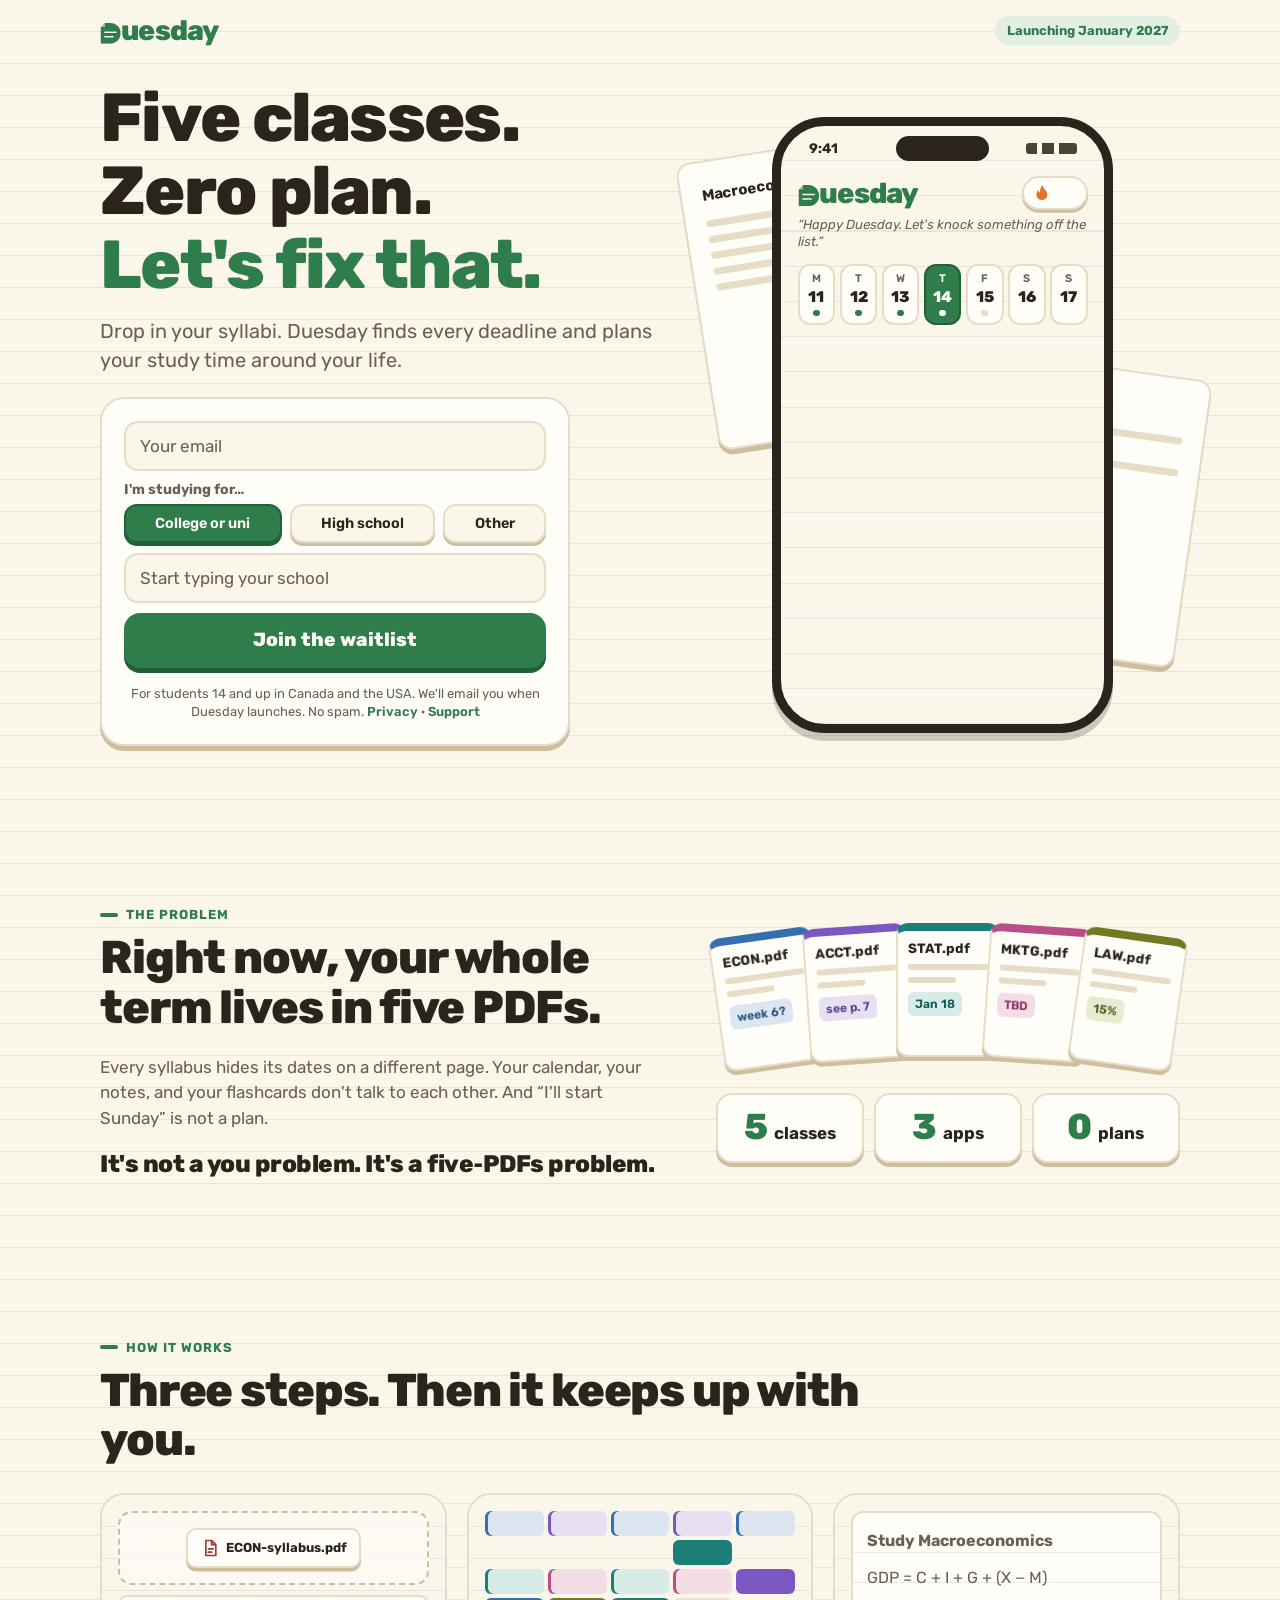
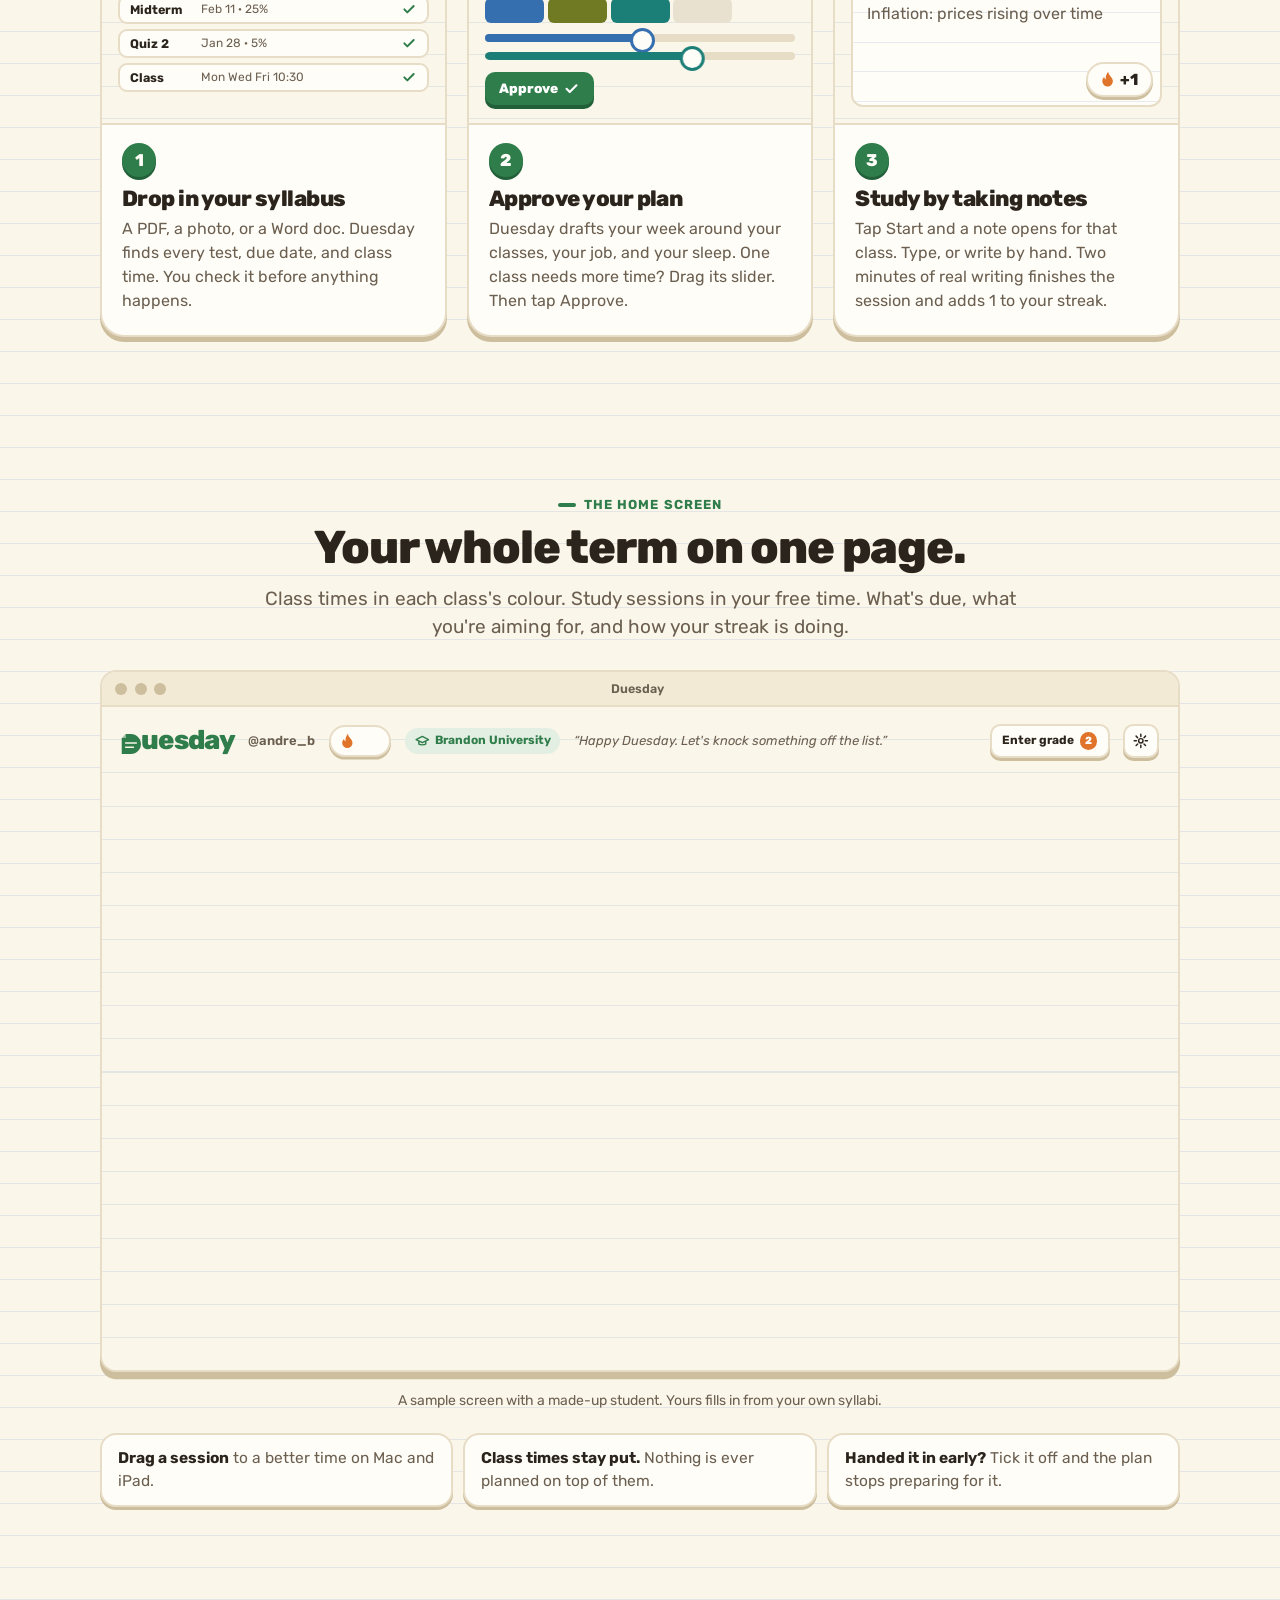
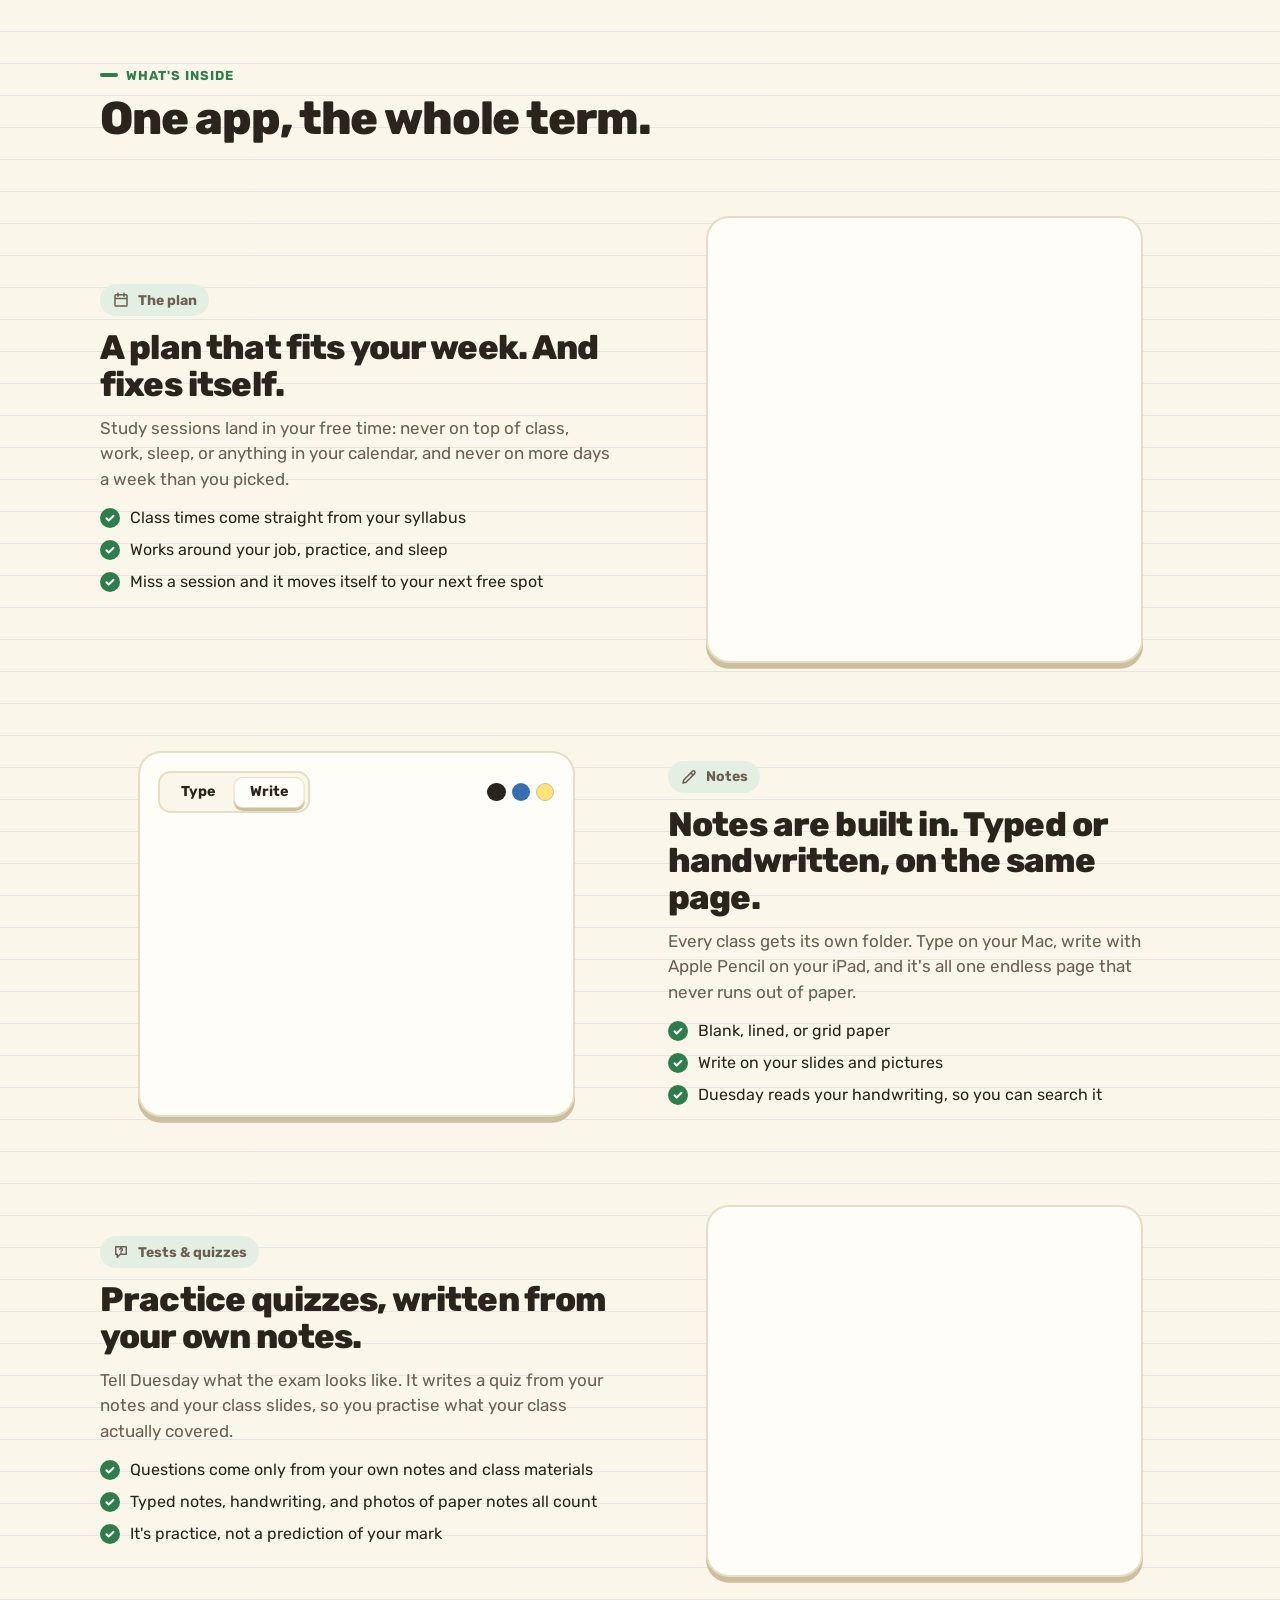
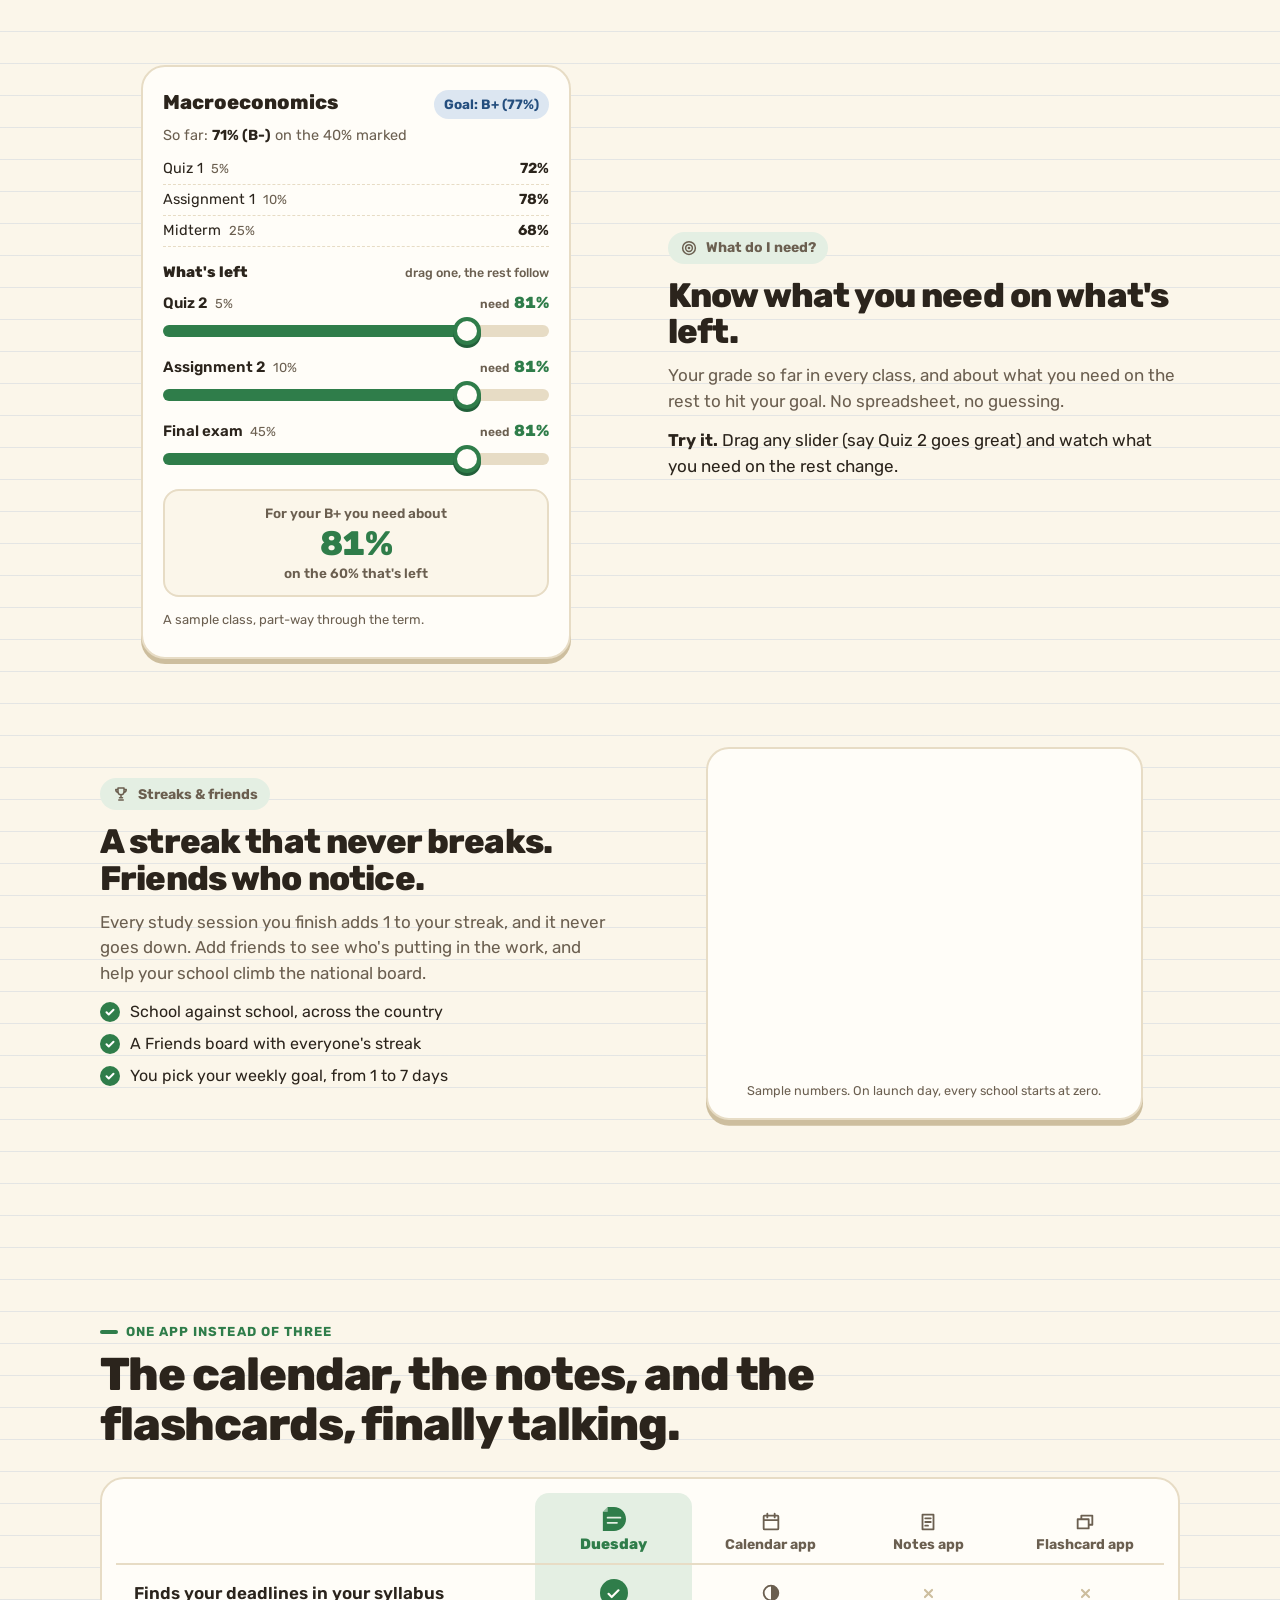
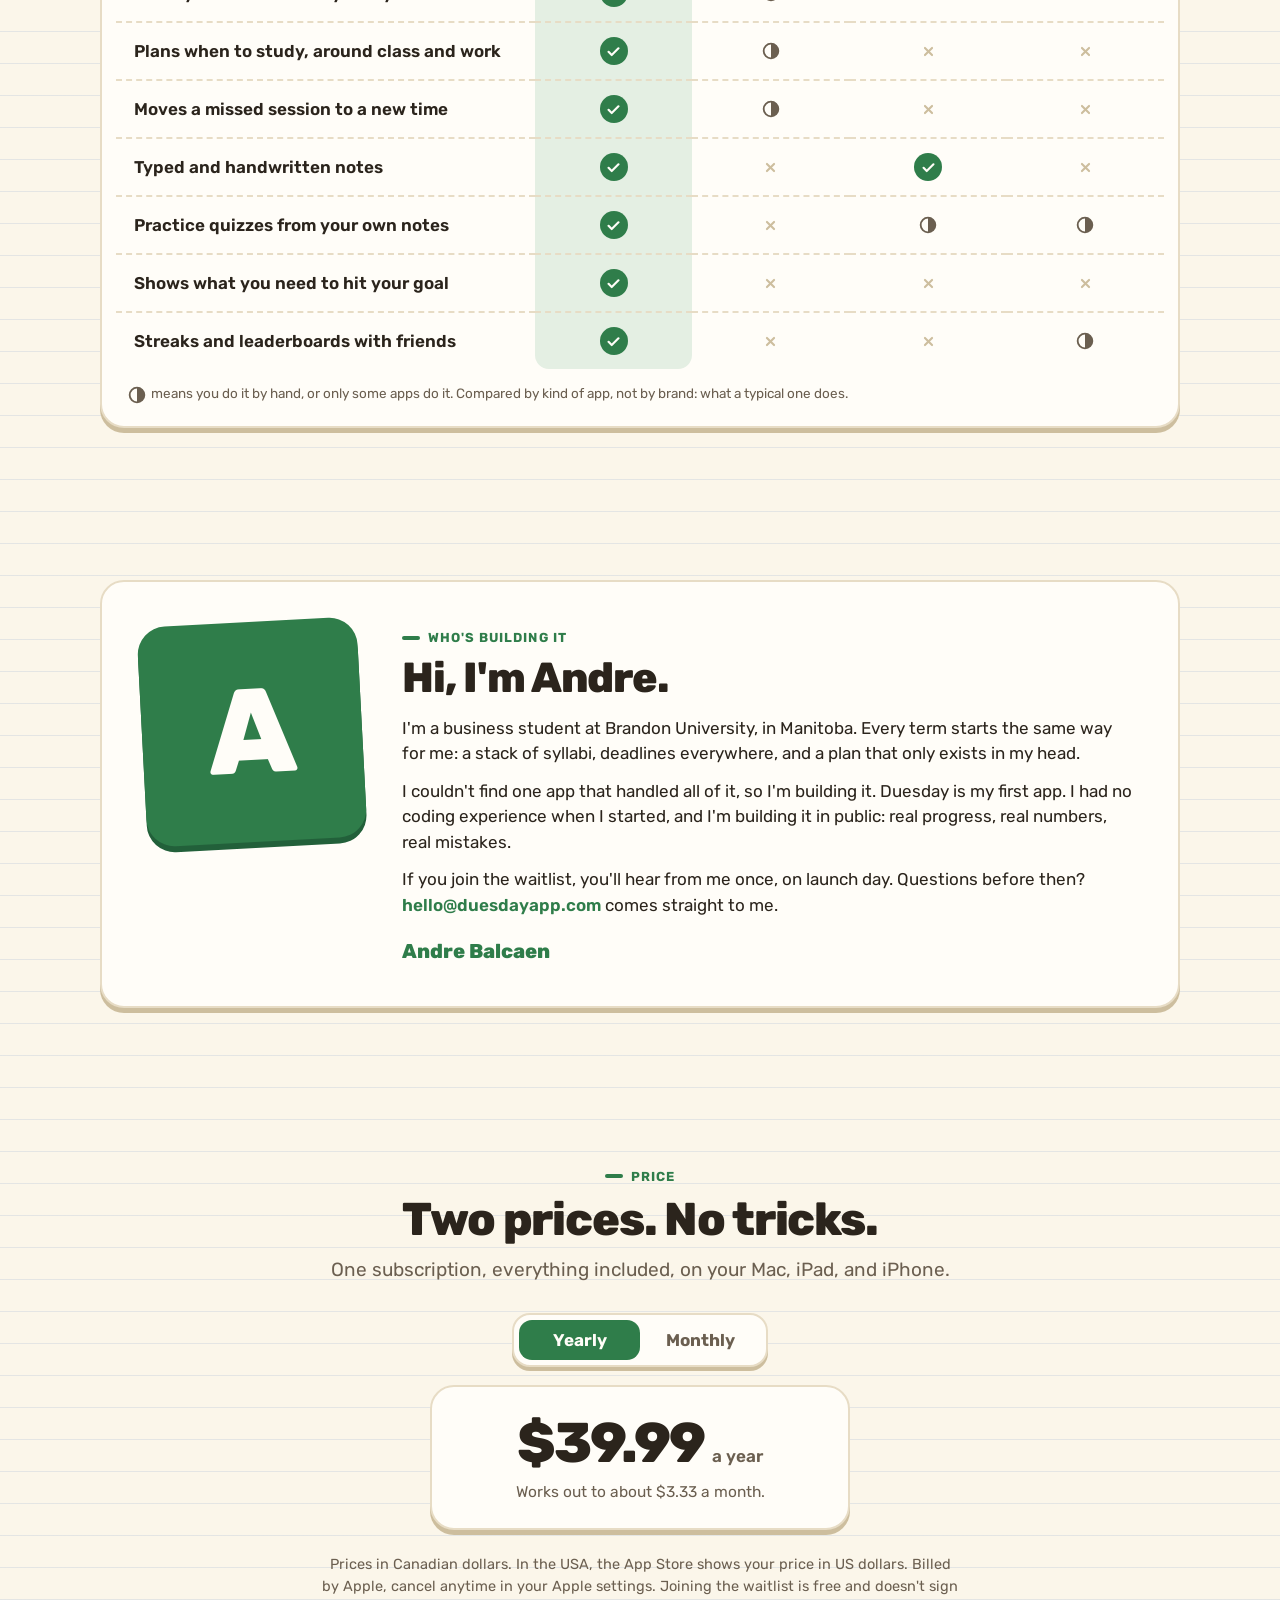
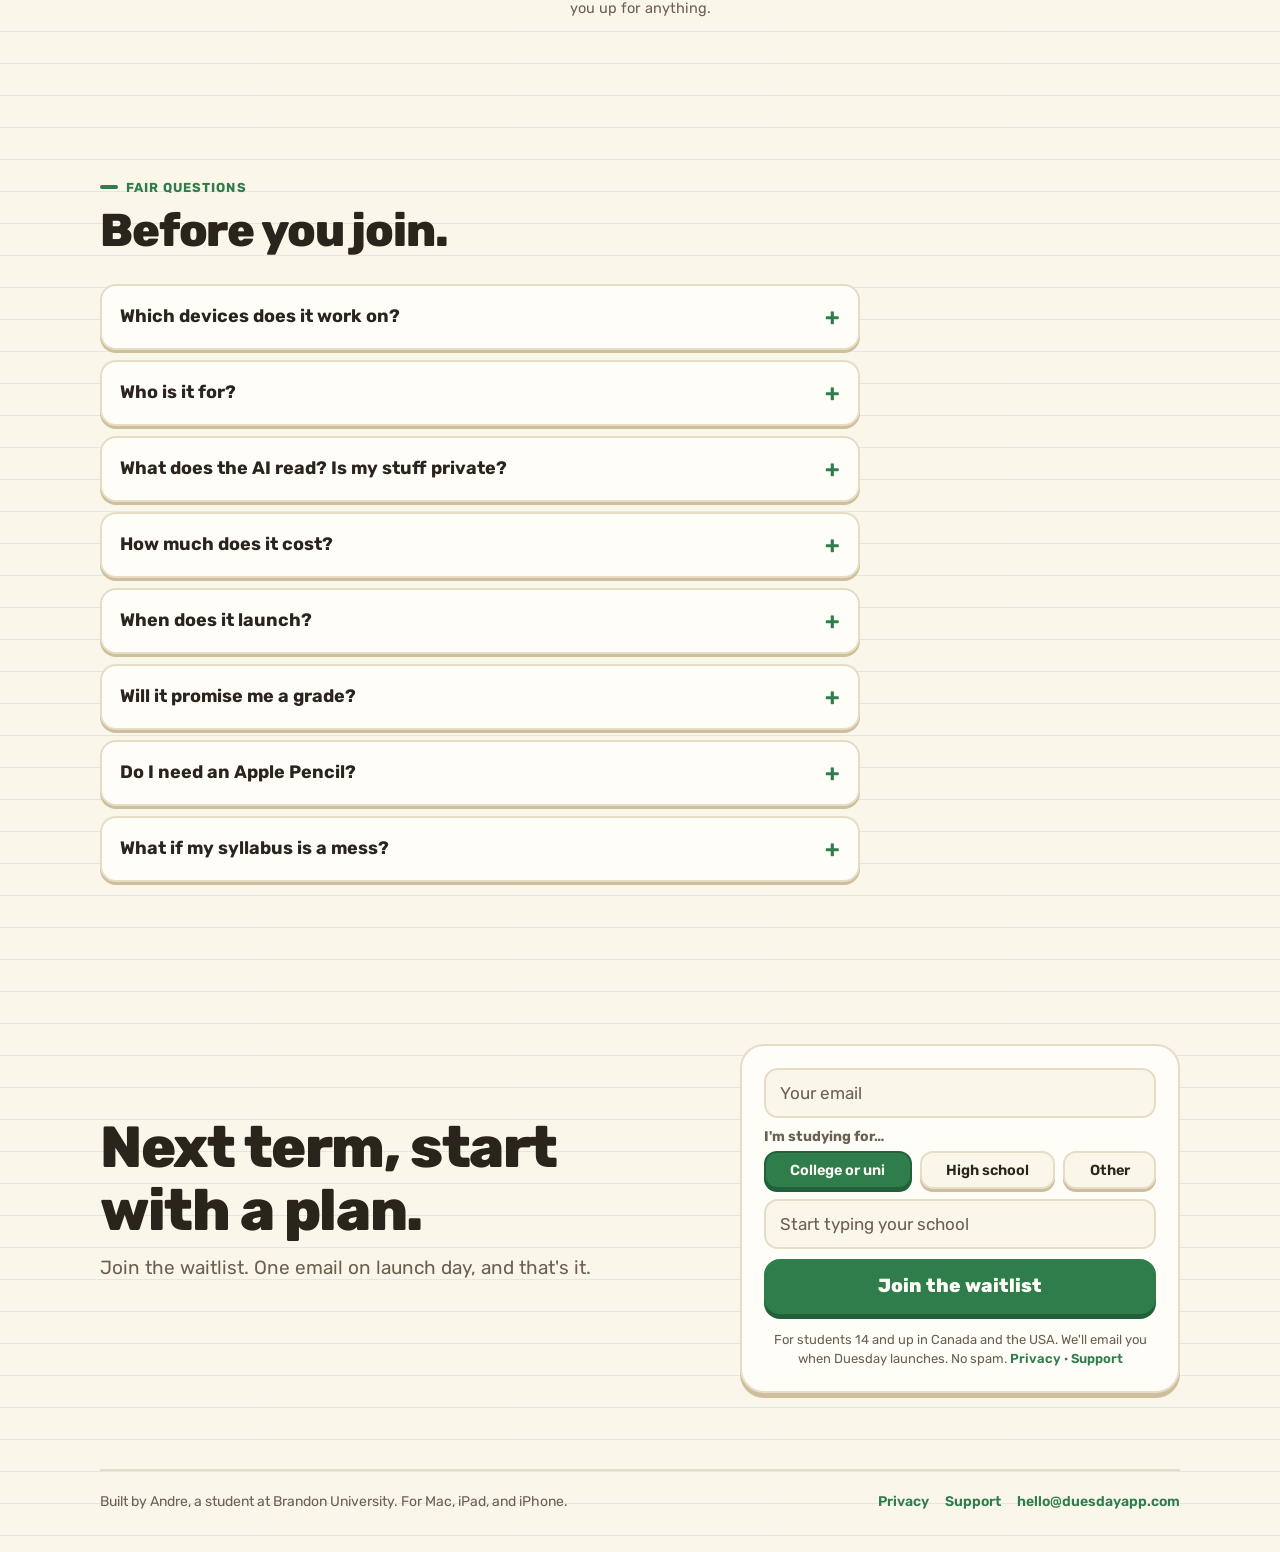
==== commit 37713f37: "Waitlist page rebuilt as a full funnel: hero, problem, how it works, animated Home mock, feature pan" ====
--- a/index.html
+++ b/index.html
@@ -3,56 +3,742 @@
 <head>
   <meta charset="utf-8">
   <meta name="viewport" content="width=device-width, initial-scale=1, viewport-fit=cover">
-  <title>Duesday: Study & Notes</title>
-  <meta name="description" content="Upload your syllabus. Duesday turns it into a study plan that says when to study, plus notes, streaks, and friends. Join the waitlist. Launching January 2027.">
+  <meta name="color-scheme" content="light only">
+  <title>Duesday: Five classes. Zero plan. Let's fix that.</title>
+  <meta name="description" content="Drop in your syllabi. Duesday finds every deadline and plans your study time around your life. Notes, streaks, and friends built in. Join the waitlist: launching January 2027.">
   <meta name="theme-color" content="#FBF6EA">
-  <meta property="og:title" content="Duesday: know what to study, and when">
-  <meta property="og:description" content="Upload your syllabus. Duesday tells you when to study and what you need on the rest of each class. Join the waitlist.">
+  <meta property="og:title" content="Five classes. Zero plan. Let's fix that.">
+  <meta property="og:description" content="Drop in your syllabi. Duesday finds every deadline and plans your study time around your life. Join the waitlist.">
   <meta property="og:url" content="https://duesdayapp.com/">
   <meta property="og:type" content="website">
+  <meta property="og:site_name" content="Duesday">
+  <meta property="og:image" content="https://duesdayapp.com/og.png">
+  <meta property="og:image:width" content="1200">
+  <meta property="og:image:height" content="630">
+  <meta property="og:image:alt" content="Duesday: Five classes. Zero plan. Let's fix that.">
+  <meta name="twitter:card" content="summary_large_image">
+  <meta name="twitter:image" content="https://duesdayapp.com/og.png">
   <link rel="icon" href="favicon.svg" type="image/svg+xml">
+  <link rel="apple-touch-icon" href="apple-touch-icon.png">
+  <!-- Scroll animations wait for app.js. If it never arrives (slow or blocked), everything simply shows. -->
+  <script>document.documentElement.className="reveal-on";setTimeout(function(){if(!window.duesdayReady)document.documentElement.className=""},3000)</script>
   <link rel="preconnect" href="https://fonts.googleapis.com">
   <link rel="preconnect" href="https://fonts.gstatic.com" crossorigin>
+  <link rel="stylesheet" href="https://fonts.googleapis.com/css2?family=Rubik:wght@400..800&display=swap">
   <link rel="stylesheet" href="style.css">
+  <script src="app.js" defer></script>
 </head>
-<body>
-  <div class="wrap">
+<body class="funnel">
+  <!-- Icons, drawn once and reused. -->
+  <svg width="0" height="0" style="position:absolute" aria-hidden="true" focusable="false">
+    <defs>
+      <symbol id="mark" viewBox="22 22 56 56"><path fill-rule="evenodd" d="M24 33L35 22H50C65.46 22 78 34.54 78 50S65.46 78 50 78H24Z M24 33L35 33L35 22Z M35 45H65A2 2 0 0 1 65 49H35A2 2 0 0 1 35 45Z M35 57H57A2 2 0 0 1 57 61H35A2 2 0 0 1 35 57Z"/><path opacity=".45" d="M24 33L35 22V33Z"/></symbol>
+      <symbol id="i-flame" viewBox="0 0 24 24"><path d="M12.7 2.3c.4 2.7 1.9 4.3 3.3 6 1.4 1.6 2.6 3.3 2.6 5.8a6.6 6.6 0 0 1-13.2 0c0-2.2 1-3.9 2.4-5.2.1 1.4.8 2.5 1.9 3-.3-3.5.8-7 3-9.6z"/></symbol>
+      <symbol id="i-check" viewBox="0 0 24 24"><path d="M5 12.5l4.5 4.5L19 7.5"/></symbol>
+      <symbol id="i-x" viewBox="0 0 24 24"><path d="M7 7l10 10M17 7L7 17"/></symbol>
+      <symbol id="i-half" viewBox="0 0 24 24"><circle cx="12" cy="12" r="8"/><path d="M12 4a8 8 0 0 1 0 16z" fill="currentColor" stroke="none"/></symbol>
+      <symbol id="i-doc" viewBox="0 0 24 24"><path d="M7 3h7l5 5v13H7z M14 3v5h5 M10 13h6 M10 17h4"/></symbol>
+      <symbol id="i-cal" viewBox="0 0 24 24"><path d="M5 5h14a1 1 0 0 1 1 1v13a1 1 0 0 1-1 1H5a1 1 0 0 1-1-1V6a1 1 0 0 1 1-1z M4 10h16 M8 3v4 M16 3v4"/></symbol>
+      <symbol id="i-note" viewBox="0 0 24 24"><path d="M6 4h12v16H6z M9 8h6 M9 12h6 M9 16h3"/></symbol>
+      <symbol id="i-cards" viewBox="0 0 24 24"><path d="M4 9h12v10H4z M8 9V5h12v10h-4"/></symbol>
+      <symbol id="i-pencil" viewBox="0 0 24 24"><path d="M4 20l1-4L16.5 4.5a2.1 2.1 0 0 1 3 3L8 19z M14.5 6.5l3 3"/></symbol>
+      <symbol id="i-target" viewBox="0 0 24 24"><circle cx="12" cy="12" r="8.5"/><circle cx="12" cy="12" r="4.5"/><circle cx="12" cy="12" r=".8"/></symbol>
+      <symbol id="i-trophy" viewBox="0 0 24 24"><path d="M8 4h8v5a4 4 0 0 1-8 0z M8 6H5c0 2.2 1.2 3.7 3.2 4 M16 6h3c0 2.2-1.2 3.7-3.2 4 M12 13v4 M9 20h6 M10 17h4"/></symbol>
+      <symbol id="i-quiz" viewBox="0 0 24 24"><path d="M5 5h14v10h-8l-4 4v-4H5z M10.4 8.8a1.7 1.7 0 1 1 2.5 1.5c-.6.3-.9.7-.9 1.3 M12 13.3v.1"/></symbol>
+      <symbol id="i-gear" viewBox="0 0 24 24"><circle cx="12" cy="12" r="3"/><path d="M12 3v3M12 18v3M3 12h3M18 12h3M5.6 5.6l2.1 2.1M16.3 16.3l2.1 2.1M5.6 18.4l2.1-2.1M16.3 7.7l2.1-2.1"/></symbol>
+      <symbol id="i-cap" viewBox="0 0 24 24"><path d="M3 9.5L12 5l9 4.5-9 4.5z M7 11.5V16c1.5 1.6 8.5 1.6 10 0v-4.5"/></symbol>
+      <symbol id="i-eye" viewBox="0 0 24 24"><path d="M2.5 12s3.5-6 9.5-6 9.5 6 9.5 6-3.5 6-9.5 6-9.5-6-9.5-6z"/><circle cx="12" cy="12" r="2.5"/></symbol>
+      <symbol id="i-share" viewBox="0 0 24 24"><path d="M12 15V4 M8 8l4-4 4 4 M5 13v6h14v-6"/></symbol>
+      <symbol id="i-msg" viewBox="0 0 24 24"><path d="M5 5h14v11h-9l-4 3v-3H5z"/></symbol>
+      <symbol id="i-cursor" viewBox="0 0 24 24"><path d="M5 3l14 8-6.5 1.6L10 19z"/></symbol>
+    </defs>
+  </svg>
+
+  <div class="page">
     <header class="top">
-      <a class="wordmark" href="./" aria-label="Duesday home">
-        <svg class="d" viewBox="22 22 56 56" aria-hidden="true">
-          <path class="page" d="M24 33L35 22H50C65.46 22 78 34.54 78 50S65.46 78 50 78H24Z M24 33L35 33L35 22Z M35 45H65A2 2 0 0 1 65 49H35A2 2 0 0 1 35 45Z M35 57H57A2 2 0 0 1 57 61H35A2 2 0 0 1 35 57Z"/>
-          <path class="fold" d="M24 33L35 22V33Z"/>
-        </svg><span>uesday</span>
-      </a>
-      <span class="pill">Launching Jan 2027</span>
+      <a class="wordmark" href="./" aria-label="Duesday home"><svg class="d" aria-hidden="true"><use href="#mark"/></svg><span>uesday</span></a>
+      <span class="pill">Launching January 2027</span>
     </header>
 
     <main>
+      <!-- 1. HERO -->
       <section class="hero">
-        <h1>Upload your syllabus. <span class="hl">Know what to study, and when.</span></h1>
-        <p class="lede">Duesday reads your syllabus, finds every test and due date, and plans your study time around your classes and your life. A real notes app with Apple Pencil, streaks, and friends are built in.</p>
-      </section>
-
-      <section class="card" id="signup">
-        <form id="join" novalidate>
-          <p class="invited" id="invited" hidden>A friend saved you a spot. Join and they move up the list.</p>
-          <label class="field">
-            <span class="sr">Email</span>
-            <input type="email" name="email" placeholder="Your email" autocomplete="email" inputmode="email" required>
-          </label>
-          <fieldset class="who">
-            <legend>I'm studying for…</legend>
-            <div class="chips">
-              <label class="chip"><input type="radio" name="kind" value="uni" checked><span>College or uni</span></label>
-              <label class="chip"><input type="radio" name="kind" value="high"><span>High school</span></label>
-              <label class="chip"><input type="radio" name="kind" value="exam"><span>An exam</span></label>
-            </div>
-          </fieldset>
-          <label class="field">
-            <span class="sr" id="school-label">School</span>
-            <input type="text" name="school" list="schools" placeholder="Start typing your school" autocomplete="off" maxlength="120" required>
-          </label>
-          <datalist id="schools">
+        <div class="hero-copy">
+          <h1><span class="l">Five classes.</span> <span class="l">Zero plan.</span> <span class="l hl">Let's fix that.</span></h1>
+          <p class="lede">Drop in your syllabi. Duesday finds every deadline and plans your study time around your life.</p>
+
+          <div class="card signup" id="signup">
+            <form class="join" novalidate>
+              <p class="invited" hidden>A friend saved you a spot. Join and they move up the list.</p>
+              <label class="field">
+                <span class="sr">Email</span>
+                <input type="email" name="email" placeholder="Your email" autocomplete="email" inputmode="email" required>
+              </label>
+              <fieldset class="who">
+                <legend>I'm studying for…</legend>
+                <div class="chips">
+                  <label class="chip"><input type="radio" name="kind" value="uni" checked><span>College or uni</span></label>
+                  <label class="chip"><input type="radio" name="kind" value="high"><span>High school</span></label>
+                  <label class="chip"><input type="radio" name="kind" value="other"><span>Other</span></label>
+                </div>
+              </fieldset>
+              <label class="field">
+                <span class="sr">School</span>
+                <input type="text" name="school" list="schools" placeholder="Start typing your school" autocomplete="off" maxlength="120" required>
+              </label>
+              <input class="trap" type="text" name="website" tabindex="-1" autocomplete="off" aria-hidden="true">
+              <button class="btn" type="submit">
+                <span class="label">Join the waitlist</span>
+                <span class="spinner" aria-hidden="true"></span>
+              </button>
+              <p class="error" role="alert" hidden></p>
+              <p class="fine">For students 14 and up in Canada and the USA. We'll email you when Duesday launches. No spam. <a href="privacy.html">Privacy</a> · <a href="support.html">Support</a></p>
+              <noscript><p class="fine">Joining needs JavaScript. You can also email <a href="mailto:hello@duesdayapp.com">hello@duesdayapp.com</a> and we'll add you.</p></noscript>
+            </form>
+            <p class="also-in" hidden>You're on the list. <a href="#signup">See your spot and your invite link</a></p>
+
+            <!-- 11. AFTER SIGNING UP (shown in place of whichever form was used) -->
+            <div id="done" hidden aria-live="polite">
+              <div class="win">
+                <svg class="check" viewBox="0 0 72 72" aria-hidden="true">
+                  <g><circle class="disc" cx="36" cy="36" r="34"/><path class="tick" d="M22 37l10 10 19-21"/><rect class="wipe" x="16" y="18" width="42" height="36"/></g>
+                </svg>
+              </div>
+              <h2 id="done-title">You're in!</h2>
+              <p class="spot">You're <span class="num">#<span id="spot">0</span></span> on the list</p>
+              <p class="muted" id="total"></p>
+              <div class="invite">
+                <p><strong>Want to move up?</strong> Every friend who joins with your link bumps you up the list. Top inviters get their first month free.</p>
+                <div class="linkrow">
+                  <input id="link" readonly aria-label="Your invite link">
+                  <button class="btn small" id="copy" type="button">Copy</button>
+                </div>
+                <div class="sharerow">
+                  <button class="btn secondary small" id="share" type="button" hidden><svg class="ic" aria-hidden="true"><use href="#i-share"/></svg>Share</button>
+                  <a class="btn secondary small" id="text-it" href="#"><svg class="ic" aria-hidden="true"><use href="#i-msg"/></svg>Text a friend</a>
+                </div>
+              </div>
+            </div>
+          </div>
+          <p class="live-count" aria-live="polite">&nbsp;</p>
+        </div>
+
+        <div class="hero-mock">
+          <div class="sheet-bg s-a" aria-hidden="true"><b>Macroeconomics</b><i></i><i></i><i class="w60"></i><i></i><i class="w40"></i></div>
+          <div class="sheet-bg s-b" aria-hidden="true"><b>Business Law</b><i></i><i class="w60"></i><i></i><i class="w40"></i></div>
+          <div class="phone peek mock loop" style="--loop:16s" role="img" aria-label="Duesday's Home screen on an iPhone, with sample data: today's classes, a study session being finished, and the streak going up by one.">
+            <div class="screen">
+              <div class="p-status"><b>9:41</b><u></u></div>
+              <div class="p-head">
+                <span class="wordmark"><svg class="d"><use href="#mark"/></svg><span>uesday</span></span>
+                <span class="streak-pill"><svg class="ic fill bounce"><use href="#i-flame"/></svg><b class="roll ra"><span>12</span><span>13</span></b></span>
+              </div>
+              <p class="p-quote">“Happy Duesday. Let's knock something off the list.”</p>
+              <div class="strip">
+                <span><i>M</i><b>11</b><u class="on"></u></span><span><i>T</i><b>12</b><u class="on"></u></span><span><i>W</i><b>13</b><u class="on"></u></span><span class="today"><i>T</i><b>14</b><u></u></span><span><i>F</i><b>15</b><u></u></span><span><i>S</i><b>16</b></span><span><i>S</i><b>17</b></span>
+              </div>
+              <div class="ag dipper">
+                <div class="ag-row ct c5"><span class="t">11:00</span><b>Business Law</b></div>
+                <div class="ag-sess c3">
+                  <div><b>Exam Prep Statistics</b><span class="meta">12:30 PM · 90 min</span></div>
+                  <span class="start"><em>Start</em></span><u class="tap"></u>
+                  <span class="ok"><svg class="ic"><use href="#i-check"/></svg></span><u class="bar"></u>
+                </div>
+                <div class="ag-row ct c4"><span class="t">2:30</span><b>Marketing</b></div>
+              </div>
+              <div class="m-card due dipper" style="--n:4">
+                <div class="m-head"><b>Due</b><span class="sub">Submitted</span></div>
+                <div class="due-list"><div class="due-rows">
+                  <div class="due-row out"><span class="nm"><b>Assignment 2</b> Accounting</span><u class="tick go"><svg class="ic"><use href="#i-check"/></svg></u><span class="days red">1 day</span></div>
+                  <div class="due-row"><span class="nm"><b>Midterm</b> Statistics</span><u class="tick"></u><span class="days"><span class="roll rb"><span class="orange">4 days</span><span class="red">3 days</span></span></span></div>
+                  <div class="due-row"><span class="nm"><b>Quiz 2</b> Marketing</span><u class="tick"></u><span class="days"><span class="roll rb"><span class="orange">5 days</span><span class="orange">4 days</span></span></span></div>
+                  <div class="due-row"><span class="nm"><b>Case brief</b> Business Law</span><u class="tick"></u><span class="days"><span class="roll rb"><span class="orange">8 days</span><span class="orange">7 days</span></span></span></div>
+                  <div class="due-row"><span class="nm"><b>Midterm</b> Macroeconomics</span><u class="tick"></u><span class="days"><span class="roll rb"><span>13 days</span><span>12 days</span></span></span></div>
+                </div></div>
+              </div>
+            </div>
+          </div>
+        </div>
+      </section>
+
+      <!-- 2. THE PROBLEM -->
+      <section class="sec problem" id="problem">
+        <div class="problem-grid">
+          <div class="problem-copy">
+            <div class="sec-head reveal">
+              <p class="eyebrow">The problem</p>
+              <h2>Right now, your whole term lives in five PDFs.</h2>
+            </div>
+            <p class="problem-text reveal">Every syllabus hides its dates on a different page. Your calendar, your notes, and your flashcards don't talk to each other. And “I'll start Sunday” is not a plan.</p>
+            <p class="kicker reveal">It's not a you problem. It's a five‑PDFs problem.</p>
+          </div>
+          <div class="problem-show">
+            <div class="fan reveal" role="img" aria-label="Five syllabus PDFs, one for each class, each with its deadline written a different way.">
+              <div class="sheet fa1 c1"><b>ECON.pdf</b><i></i><i class="w60"></i><em>week 6?</em></div>
+              <div class="sheet fa2 c2"><b>ACCT.pdf</b><i></i><i class="w60"></i><em>see p. 7</em></div>
+              <div class="sheet fa3 c3"><b>STAT.pdf</b><i></i><i class="w60"></i><em>Jan 18</em></div>
+              <div class="sheet fa4 c4"><b>MKTG.pdf</b><i></i><i class="w60"></i><em>TBD</em></div>
+              <div class="sheet fa5 c5"><b>LAW.pdf</b><i></i><i class="w60"></i><em>15%</em></div>
+            </div>
+            <ul class="stats reveal">
+              <li><b>5</b><span>classes</span></li>
+              <li><b>3</b><span>apps</span></li>
+              <li><b>0</b><span>plans</span></li>
+            </ul>
+          </div>
+        </div>
+      </section>
+
+
+      <!-- 3. HOW IT WORKS -->
+      <section class="sec steps" id="how">
+        <div class="sec-head reveal">
+          <p class="eyebrow">How it works</p>
+          <h2>Three steps. Then it keeps up with you.</h2>
+        </div>
+        <ol class="step-list">
+          <li class="step card reveal">
+            <div class="sm sm-drop mock" aria-hidden="true">
+              <div class="zone">
+                <div class="pdf"><svg class="ic"><use href="#i-doc"/></svg><b>ECON-syllabus.pdf</b></div>
+              </div>
+              <div class="found f1"><b>Midterm</b><span>Feb 11 · 25%</span><svg class="ic"><use href="#i-check"/></svg></div>
+              <div class="found f2"><b>Quiz 2</b><span>Jan 28 · 5%</span><svg class="ic"><use href="#i-check"/></svg></div>
+              <div class="found f3"><b>Class</b><span>Mon Wed Fri 10:30</span><svg class="ic"><use href="#i-check"/></svg></div>
+            </div>
+            <div class="step-copy">
+              <span class="num">1</span>
+              <h3>Drop in your syllabus</h3>
+              <p>A PDF, a photo, or a Word doc. Duesday finds every test, due date, and class time. You check it before anything happens.</p>
+            </div>
+          </li>
+          <li class="step card reveal" style="--d:.1s">
+            <div class="sm sm-plan mock" aria-hidden="true">
+              <div class="mini-week">
+                <i class="mw ct c1" style="--x:0;--y:0"></i><i class="mw ct c3" style="--x:0;--y:2"></i><i class="mw ss c1 pop q1" style="--x:0;--y:3"></i>
+                <i class="mw ct c2" style="--x:1;--y:0"></i><i class="mw ct c4" style="--x:1;--y:2"></i><i class="mw ss c5 pop q2" style="--x:1;--y:3"></i>
+                <i class="mw ct c1" style="--x:2;--y:0"></i><i class="mw ct c3" style="--x:2;--y:2"></i><i class="mw ss c3 pop q3" style="--x:2;--y:3"></i>
+                <i class="mw ct c2" style="--x:3;--y:0"></i><i class="mw ss c3 pop q4" style="--x:3;--y:1"></i><i class="mw ct c4" style="--x:3;--y:2"></i><i class="mw busy" style="--x:3;--y:3"></i>
+                <i class="mw ct c1" style="--x:4;--y:0"></i><i class="mw ss c2 pop q5" style="--x:4;--y:2"></i>
+              </div>
+              <div class="sliders">
+                <span class="sl c1"><i></i></span><span class="sl c3 more"><i></i></span>
+              </div>
+              <span class="approve"><em>Approve</em><svg class="ic"><use href="#i-check"/></svg></span>
+            </div>
+            <div class="step-copy">
+              <span class="num">2</span>
+              <h3>Approve your plan</h3>
+              <p>Duesday drafts your week around your classes, your job, and your sleep. One class needs more time? Drag its slider. Then tap Approve.</p>
+            </div>
+          </li>
+          <li class="step card reveal" style="--d:.2s">
+            <div class="sm sm-note mock" aria-hidden="true">
+              <div class="np">
+                <p class="tl t1"><b>Study Macroeconomics</b></p>
+                <p class="tl t2">GDP = C + I + G + (X − M)</p>
+                <p class="tl t3">Inflation: prices rising over time</p>
+              </div>
+              <span class="plus1"><svg class="ic fill"><use href="#i-flame"/></svg>+1</span>
+            </div>
+            <div class="step-copy">
+              <span class="num">3</span>
+              <h3>Study by taking notes</h3>
+              <p>Tap Start and a note opens for that class. Type, or write by hand. Two minutes of real writing finishes the session and adds 1 to your streak.</p>
+            </div>
+          </li>
+        </ol>
+      </section>
+
+      <!-- 4. THE HOME SCREEN -->
+      <section class="sec home-sec" id="home">
+        <div class="sec-head center reveal">
+          <p class="eyebrow">The Home screen</p>
+          <h2>Your whole term on one page.</h2>
+          <p class="sub">Class times in each class's colour. Study sessions in your free time. What's due, what you're aiming for, and how your streak is doing.</p>
+        </div>
+
+        <!-- Mac window (tablet and desktop) -->
+        <div class="mac-wrap reveal">
+          <div class="mac mock loop" style="--loop:16s" role="img" aria-label="Duesday's Home screen on a Mac, with sample data: this week's classes and study sessions on an hour grid, five classes with their goals, what's due, a friends leaderboard, and grades so far. A study session is dragged to Sunday, another is finished, and the streak goes from 12 to 13.">
+            <div class="mac-bar"><i></i><i></i><i></i><span>Duesday</span></div>
+            <div class="h">
+              <div class="h-top">
+                <span class="wordmark"><svg class="d"><use href="#mark"/></svg><span>uesday</span></span>
+                <span class="h-user">@andre_b</span>
+                <span class="streak-pill"><svg class="ic fill bounce"><use href="#i-flame"/></svg><b class="roll ra"><span>12</span><span>13</span></b></span>
+                <span class="badge"><svg class="ic"><use href="#i-cap"/></svg><b>Brandon University</b></span>
+                <span class="h-quote">“Happy Duesday. Let's knock something off the list.”</span>
+                <span class="mini-btn"><b>Enter grade</b><i class="count">2</i></span>
+                <span class="mini-btn icon"><svg class="ic"><use href="#i-gear"/></svg></span>
+              </div>
+              <div class="h-body dipper">
+                <div class="m-card week">
+                  <div class="m-head"><b>This week</b><span class="sub">Jan 11 to 17</span></div>
+                  <div class="wk-days"><span></span><span>Mon <b>11</b></span><span>Tue <b>12</b></span><span>Wed <b>13</b></span><span class="today">Thu <b>14</b></span><span>Fri <b>15</b></span><span>Sat <b>16</b></span><span>Sun <b>17</b></span></div>
+                  <div class="wk-grid">
+                    <i class="hr" style="--r:0">8 AM</i><i class="hr" style="--r:1">9</i><i class="hr" style="--r:2">10</i><i class="hr" style="--r:3">11</i><i class="hr" style="--r:4">12 PM</i><i class="hr" style="--r:5">1</i><i class="hr" style="--r:6">2</i><i class="hr" style="--r:7">3</i><i class="hr" style="--r:8">4</i><i class="hr" style="--r:9">5</i><i class="hr" style="--r:10">6</i><i class="hr" style="--r:11">7</i><i class="hr" style="--r:12">8</i>
+                    <!-- Monday -->
+                    <div class="blk ct c1" style="--d:1;--s:5;--e:7"><b>Macro&shy;economics</b></div>
+                    <div class="blk ct c3" style="--d:1;--s:10;--e:13"><b>Business Statis&shy;tics</b></div>
+                    <div class="blk ss c1" style="--d:1;--s:14;--e:17"><b>Study Macro&shy;economics</b><span class="ok on"><svg class="ic"><use href="#i-check"/></svg></span></div>
+                    <div class="blk busy" style="--d:1;--s:21;--e:25"><b>Practice</b></div>
+                    <!-- Tuesday -->
+                    <div class="blk ct c2" style="--d:2;--s:2;--e:5"><b>Financial Account&shy;ing</b></div>
+                    <div class="blk ct c5" style="--d:2;--s:6;--e:9"><b>Business Law</b></div>
+                    <div class="blk ct c4" style="--d:2;--s:13;--e:16"><b>Market&shy;ing</b></div>
+                    <div class="blk ss c5" style="--d:2;--s:17;--e:20"><b>Study Business Law</b><span class="ok on"><svg class="ic"><use href="#i-check"/></svg></span></div>
+                    <!-- Wednesday -->
+                    <div class="blk ct c1" style="--d:3;--s:5;--e:7"><b>Macro&shy;economics</b></div>
+                    <div class="blk ct c3" style="--d:3;--s:10;--e:13"><b>Business Statis&shy;tics</b></div>
+                    <div class="blk ss c3" style="--d:3;--s:14;--e:17"><b>Exam Prep Statis&shy;tics</b><span class="ok on"><svg class="ic"><use href="#i-check"/></svg></span></div>
+                    <!-- Thursday (today) -->
+                    <div class="blk ct c2" style="--d:4;--s:2;--e:5"><b>Financial Account&shy;ing</b></div>
+                    <div class="blk ct c5" style="--d:4;--s:6;--e:9"><b>Business Law</b></div>
+                    <div class="blk ss c3 live" style="--d:4;--s:9;--e:12"><b>Exam Prep Statis&shy;tics</b><span class="ok"><svg class="ic"><use href="#i-check"/></svg></span></div>
+                    <div class="blk ct c4" style="--d:4;--s:13;--e:16"><b>Market&shy;ing</b></div>
+                    <div class="blk busy" style="--d:4;--s:18;--e:26"><b>Work</b></div>
+                    <i class="now" style="--d:4;--s:8"></i>
+                    <!-- Friday -->
+                    <div class="blk ct c1" style="--d:5;--s:5;--e:7"><b>Macro&shy;economics</b></div>
+                    <div class="blk ss c2 drag" style="--d:5;--s:10;--e:13"><b>Study Account&shy;ing</b></div>
+                    <i class="cur" style="--d:5;--s:10;--e:13"><svg class="ic"><use href="#i-cursor"/></svg></i>
+                    <!-- Saturday, Sunday -->
+                    <div class="blk busy" style="--d:6;--s:4;--e:16"><b>Work</b></div>
+                    <i class="ghost c2" style="--d:7;--s:12;--e:15"></i>
+                  </div>
+                  <div class="wk-foot"><span class="mini-btn"><b>Schedule</b></span><span class="mini-btn"><b>Blocked hours</b></span><span class="mini-btn icon"><b>+</b></span></div>
+                </div>
+
+                <div class="h-side">
+                  <div class="h-cols">
+                    <div class="col">
+                      <div class="m-card classes">
+                        <div class="m-head"><b>My classes</b></div>
+                        <span class="cls c1"><b>Macroeconomics</b><em>Aiming for A-</em></span>
+                        <span class="cls c2"><b>Financial Accounting</b><em>Aiming for B+</em></span>
+                        <span class="cls c3"><b>Business Statistics</b><em>Aiming for B</em></span>
+                        <span class="cls c4"><b>Marketing</b><em>Aiming for A</em></span>
+                        <span class="cls c5"><b>Business Law</b><em>Aiming for B+</em></span>
+                      </div>
+                      <span class="quiz-btn" data-quizzes><svg class="ic"><use href="#i-quiz"/></svg><b>Tests &amp; quizzes</b></span>
+                      <div class="m-card folders">
+                        <div class="m-head"><b>Other folders</b></div>
+                        <span class="fld"><b>Business Society</b></span>
+                        <span class="fld"><b>Unfiled</b></span>
+                      </div>
+                    </div>
+                    <div class="col">
+                      <div class="m-card due" style="--n:6">
+                        <div class="m-head"><b>Due</b><span class="sub">Submitted</span></div>
+                        <div class="due-list"><div class="due-rows">
+                          <div class="due-row out"><span class="nm"><b>Assignment 2</b> Accounting</span><u class="tick go"><svg class="ic"><use href="#i-check"/></svg></u><span class="days red">1 day</span></div>
+                          <div class="due-row"><span class="nm"><b>Midterm</b> Statistics</span><u class="tick"></u><span class="days"><span class="roll rb"><span class="orange">4 days</span><span class="red">3 days</span></span></span></div>
+                          <div class="due-row"><span class="nm"><b>Quiz 2</b> Marketing</span><u class="tick"></u><span class="days"><span class="roll rb"><span class="orange">5 days</span><span class="orange">4 days</span></span></span></div>
+                          <div class="due-row"><span class="nm"><b>Case brief</b> Business Law</span><u class="tick"></u><span class="days"><span class="roll rb"><span class="orange">8 days</span><span class="orange">7 days</span></span></span></div>
+                          <div class="due-row"><span class="nm"><b>Midterm</b> Macroeconomics</span><u class="tick"></u><span class="days"><span class="roll rb"><span>13 days</span><span>12 days</span></span></span></div>
+                          <div class="due-row"><span class="nm"><b>Assignment 3</b> Accounting</span><u class="tick"></u><span class="days"><span class="roll rb"><span>15 days</span><span>14 days</span></span></span></div>
+                          <div class="due-row"><span class="nm"><b>Midterm</b> Marketing</span><u class="tick"></u><span class="days"><span class="roll rb"><span>19 days</span><span>18 days</span></span></span></div>
+                        </div></div>
+                      </div>
+                      <div class="m-card lb">
+                        <div class="m-head"><b>Leaderboards</b><span class="tabs"><i class="on">Friends</i><i>National</i></span></div>
+                        <ol class="lb-rows">
+                          <li><i class="rk">1</i><span class="lb-move"><b>Maya K.</b><span class="sc"><svg class="ic fill"><use href="#i-flame"/></svg><em>41</em></span></span></li>
+                          <li><i class="rk">2</i><span class="lb-move down"><b>Jordan T.</b><span class="sc"><svg class="ic fill"><use href="#i-flame"/></svg><em>12</em></span></span></li>
+                          <li><i class="rk">3</i><span class="lb-move up you"><b>You</b><span class="sc"><svg class="ic fill"><use href="#i-flame"/></svg><em class="roll ra"><span>12</span><span>13</span></em></span></span></li>
+                          <li><i class="rk">4</i><span class="lb-move"><b>Sam R.</b><span class="sc"><svg class="ic fill"><use href="#i-flame"/></svg><em>9</em></span></span></li>
+                          <li><i class="rk">5</i><span class="lb-move"><b>Priya D.</b><span class="sc"><svg class="ic fill"><use href="#i-flame"/></svg><em>6</em></span></span></li>
+                        </ol>
+                      </div>
+                    </div>
+                  </div>
+                  <div class="m-card grades">
+                    <div class="m-head"><b>My grades</b><span class="sub"><svg class="ic"><use href="#i-eye"/></svg></span></div>
+                    <div class="g-row">
+                      <span class="g c1"><b>B+</b><em>Macro</em><i>goal A-</i></span>
+                      <span class="g c2"><b>B+</b><em>Accounting</em><i>goal B+</i></span>
+                      <span class="g c3"><b>C+</b><em>Statistics</em><i>goal B</i></span>
+                      <span class="g c4"><b>A-</b><em>Marketing</em><i>goal A</i></span>
+                      <span class="g c5"><b>B</b><em>Law</em><i>goal B+</i></span>
+                    </div>
+                  </div>
+                </div>
+              </div>
+            </div>
+          </div>
+        </div>
+
+        <!-- iPhone (phones) -->
+        <div class="phone-wrap reveal">
+          <div class="phone full mock loop" style="--loop:16s" role="img" aria-label="Duesday's Home screen on an iPhone, with sample data: today's classes and study session, what's due, five classes with their goals, a friends leaderboard, and grades so far. A study session is finished and the streak goes from 12 to 13.">
+            <div class="screen"><div class="scroller">
+              <div class="p-status"><b>9:41</b><u></u></div>
+              <div class="p-head">
+                <span class="wordmark"><svg class="d"><use href="#mark"/></svg><span>uesday</span></span>
+                <span class="streak-pill"><svg class="ic fill bounce"><use href="#i-flame"/></svg><b class="roll ra"><span>12</span><span>13</span></b></span>
+              </div>
+              <p class="p-quote">“Happy Duesday. Let's knock something off the list.”</p>
+              <div class="strip">
+                <span><i>M</i><b>11</b><u class="on"></u></span><span><i>T</i><b>12</b><u class="on"></u></span><span><i>W</i><b>13</b><u class="on"></u></span><span class="today"><i>T</i><b>14</b><u></u></span><span><i>F</i><b>15</b><u></u></span><span><i>S</i><b>16</b></span><span><i>S</i><b>17</b></span>
+              </div>
+              <div class="ag dipper">
+                <div class="ag-row ct c2"><span class="t">9:00</span><b>Financial Accounting</b></div>
+                <div class="ag-row ct c5"><span class="t">11:00</span><b>Business Law</b></div>
+                <div class="ag-sess c3">
+                  <div><b>Exam Prep Statistics</b><span class="meta">12:30 PM · 90 min</span></div>
+                  <span class="start"><em>Start</em></span><u class="tap"></u>
+                  <span class="ok"><svg class="ic"><use href="#i-check"/></svg></span><u class="bar"></u>
+                </div>
+                <div class="ag-row ct c4"><span class="t">2:30</span><b>Marketing</b></div>
+                <div class="ag-row busy"><span class="t">5:00</span><b>Work</b></div>
+              </div>
+              <div class="m-card due dipper" style="--n:4">
+                <div class="m-head"><b>Due</b><span class="sub">Submitted</span></div>
+                <div class="due-list"><div class="due-rows">
+                  <div class="due-row out"><span class="nm"><b>Assignment 2</b> Accounting</span><u class="tick go"><svg class="ic"><use href="#i-check"/></svg></u><span class="days red">1 day</span></div>
+                  <div class="due-row"><span class="nm"><b>Midterm</b> Statistics</span><u class="tick"></u><span class="days"><span class="roll rb"><span class="orange">4 days</span><span class="red">3 days</span></span></span></div>
+                  <div class="due-row"><span class="nm"><b>Quiz 2</b> Marketing</span><u class="tick"></u><span class="days"><span class="roll rb"><span class="orange">5 days</span><span class="orange">4 days</span></span></span></div>
+                  <div class="due-row"><span class="nm"><b>Case brief</b> Business Law</span><u class="tick"></u><span class="days"><span class="roll rb"><span class="orange">8 days</span><span class="orange">7 days</span></span></span></div>
+                  <div class="due-row"><span class="nm"><b>Midterm</b> Macroeconomics</span><u class="tick"></u><span class="days"><span class="roll rb"><span>13 days</span><span>12 days</span></span></span></div>
+                </div></div>
+              </div>
+              <div class="tiles">
+                <span class="cls c1"><b>Macroeconomics</b><em>Aiming for A-</em></span>
+                <span class="cls c2"><b>Financial Accounting</b><em>Aiming for B+</em></span>
+                <span class="cls c3"><b>Business Statistics</b><em>Aiming for B</em></span>
+                <span class="cls c4"><b>Marketing</b><em>Aiming for A</em></span>
+                <span class="cls c5"><b>Business Law</b><em>Aiming for B+</em></span>
+                <span class="quiz-btn" data-quizzes><svg class="ic"><use href="#i-quiz"/></svg><b>Tests &amp; quizzes</b></span>
+              </div>
+              <div class="m-card lb late">
+                <div class="m-head"><b>Leaderboards</b><span class="tabs"><i class="on">Friends</i><i>National</i></span></div>
+                <ol class="lb-rows">
+                  <li><i class="rk">1</i><span class="lb-move"><b>Maya K.</b><span class="sc"><svg class="ic fill"><use href="#i-flame"/></svg><em>41</em></span></span></li>
+                  <li><i class="rk">2</i><span class="lb-move down"><b>Jordan T.</b><span class="sc"><svg class="ic fill"><use href="#i-flame"/></svg><em>12</em></span></span></li>
+                  <li><i class="rk">3</i><span class="lb-move up you"><b>You</b><span class="sc"><svg class="ic fill"><use href="#i-flame"/></svg><em class="roll ra"><span>12</span><span>13</span></em></span></span></li>
+                  <li><i class="rk">4</i><span class="lb-move"><b>Sam R.</b><span class="sc"><svg class="ic fill"><use href="#i-flame"/></svg><em>9</em></span></span></li>
+                </ol>
+              </div>
+              <div class="m-card grades">
+                <div class="m-head"><b>My grades</b><span class="sub"><svg class="ic"><use href="#i-eye"/></svg></span></div>
+                <div class="g-row">
+                  <span class="g c1"><b>B+</b><em>Macro</em><i>goal A-</i></span>
+                  <span class="g c2"><b>B+</b><em>Acct</em><i>goal B+</i></span>
+                  <span class="g c3"><b>C+</b><em>Stats</em><i>goal B</i></span>
+                  <span class="g c4"><b>A-</b><em>Mktg</em><i>goal A</i></span>
+                  <span class="g c5"><b>B</b><em>Law</em><i>goal B+</i></span>
+                </div>
+              </div>
+            </div></div>
+          </div>
+        </div>
+
+        <p class="mock-note reveal">A sample screen with a made-up student. Yours fills in from your own syllabi.</p>
+        <ul class="callouts">
+          <li class="reveal"><strong>Drag a session</strong> to a better time on Mac and iPad.</li>
+          <li class="reveal" style="--d:.08s"><strong>Class times stay put.</strong> Nothing is ever planned on top of them.</li>
+          <li class="reveal" style="--d:.16s"><strong>Handed it in early?</strong> Tick it off and the plan stops preparing for it.</li>
+        </ul>
+      </section>
+
+      <!-- 5. FEATURES -->
+      <section class="sec features" id="features">
+        <div class="sec-head reveal">
+          <p class="eyebrow">What's inside</p>
+          <h2>One app, the whole term.</h2>
+        </div>
+
+        <article class="feat reveal">
+          <div class="feat-copy">
+            <p class="tag"><svg class="ic"><use href="#i-cal"/></svg>The plan</p>
+            <h3>A plan that fits your week. And fixes itself.</h3>
+            <p>Study sessions land in your free time: never on top of class, work, sleep, or anything in your calendar, and never on more days a week than you picked.</p>
+            <ul class="ticks">
+              <li>Class times come straight from your syllabus</li>
+              <li>Works around your job, practice, and sleep</li>
+              <li>Miss a session and it moves itself to your next free spot</li>
+            </ul>
+          </div>
+          <div class="fm fm-plan mock loop" style="--loop:9s" role="img" aria-label="A missed study session moves itself to a free time the next day, with the message: You missed Study Macroeconomics. No stress, it's moved to today at 4 PM.">
+            <div class="dipper">
+              <div class="dname"><b>Monday</b></div>
+              <div class="ag-row ct c1"><span class="t">10:30</span><b>Macroeconomics</b></div>
+              <div class="ag-row busy"><span class="t">1:00</span><b>Work</b></div>
+              <div class="slot"><div class="ag-row ss c1 mover"><span class="t">4:00</span><b>Study Macroeconomics</b><em class="missed">Missed</em></div></div>
+              <div class="dname second"><b>Tuesday</b></div>
+              <div class="ag-row ct c2"><span class="t">9:00</span><b>Financial Accounting</b></div>
+              <div class="slot free"><span>Free at 4:00</span></div>
+              <div class="toast"><b>You missed Study Macroeconomics.</b> No stress, it's moved to today at 4 PM.</div>
+            </div>
+          </div>
+        </article>
+
+        <article class="feat reveal">
+          <div class="feat-copy">
+            <p class="tag"><svg class="ic"><use href="#i-pencil"/></svg>Notes</p>
+            <h3>Notes are built in. Typed or handwritten, on the same page.</h3>
+            <p>Every class gets its own folder. Type on your Mac, write with Apple Pencil on your iPad, and it's all one endless page that never runs out of paper.</p>
+            <ul class="ticks">
+              <li>Blank, lined, or grid paper</li>
+              <li>Write on your slides and pictures</li>
+              <li>Duesday reads your handwriting, so you can search it</li>
+            </ul>
+          </div>
+          <div class="fm fm-note mock loop" style="--loop:10s" role="img" aria-label="A note with typed text, a highlighted word, and a hand-drawn graph on the same page.">
+            <div class="note-bar"><span class="seg"><i class="knob"></i><b>Type</b><b>Write</b></span><span class="dots"><i></i><i></i><i></i></span></div>
+            <div class="paper dipper">
+              <p class="tl n1"><b>Aggregate demand</b></p>
+              <p class="tl n2">AD = C + I + G + (X − M)</p>
+              <p class="tl n3">Shifts right when <span class="hi">spending</span> goes up.</p>
+              <div class="inkbox">
+                <svg class="ink" viewBox="0 0 220 112" aria-hidden="true">
+                  <path d="M30 8c-1 30 0 62 1 92 34 2 96 1 168-1"/>
+                  <path d="M48 24c18 28 52 52 96 62"/>
+                  <path d="M84 16c18 28 52 52 98 60"/>
+                  <path d="M112 62c8-3 15-6 22-10m-9-1l9 1-3 9"/>
+                  <path d="M20 14l4-8 5 7M196 94l8 5-8 4"/>
+                </svg>
+                <span class="lab l1">AD₁</span><span class="lab l2">AD₂</span>
+                <i class="inkcover"><svg class="ic pen"><use href="#i-pencil"/></svg></i>
+              </div>
+            </div>
+          </div>
+        </article>
+
+        <article class="feat reveal" data-quizzes>
+          <div class="feat-copy">
+            <p class="tag"><svg class="ic"><use href="#i-quiz"/></svg>Tests &amp; quizzes</p>
+            <h3>Practice quizzes, written from your own notes.</h3>
+            <p>Tell Duesday what the exam looks like. It writes a quiz from your notes and your class slides, so you practise what your class actually covered.</p>
+            <ul class="ticks">
+              <li>Questions come only from your own notes and class materials</li>
+              <li>Typed notes, handwriting, and photos of paper notes all count</li>
+              <li>It's practice, not a prediction of your mark</li>
+            </ul>
+          </div>
+          <div class="fm fm-quiz mock loop" style="--loop:9s" role="img" aria-label="A practice quiz question about aggregate demand, written from the student's own notes. The student picks the right answer.">
+            <div class="dipper">
+              <div class="q-top"><b>Quiz · Macroeconomics</b><span>Question 3 of 8</span></div>
+              <p class="q">What moves the aggregate demand curve to the right?</p>
+              <ul class="opts">
+                <li><span>A drop in consumer confidence</span></li>
+                <li class="right"><span>More government spending</span><i class="okq"><svg class="ic"><use href="#i-check"/></svg></i><u class="tap"></u></li>
+                <li><span>Higher interest rates</span></li>
+                <li><span>A stronger dollar</span></li>
+              </ul>
+              <p class="q-src"><svg class="ic"><use href="#i-pencil"/></svg><span>From your note “Aggregate demand”</span></p>
+            </div>
+          </div>
+        </article>
+
+        <article class="feat reveal">
+          <div class="feat-copy">
+            <p class="tag"><svg class="ic"><use href="#i-target"/></svg>What do I need?</p>
+            <h3>Know what you need on what's left.</h3>
+            <p>Your grade so far in every class, and about what you need on the rest to hit your goal. No spreadsheet, no guessing.</p>
+            <p class="try"><strong>Try it.</strong> Drag any slider (say Quiz 2 goes great) and watch what you need on the rest change.</p>
+          </div>
+          <div class="fm fm-need card" id="need">
+            <div class="need-head"><b>Macroeconomics</b><span>Goal: B+ (77%)</span></div>
+            <p class="need-sofar">So far: <b>71% (B-)</b> on the 40% marked</p>
+            <ul class="marks">
+              <li><span>Quiz 1 <i>5%</i></span><b>72%</b></li>
+              <li><span>Assignment 1 <i>10%</i></span><b>78%</b></li>
+              <li><span>Midterm <i>25%</i></span><b>68%</b></li>
+            </ul>
+            <p class="need-left">What's left <span>drag one, the rest follow</span></p>
+            <div class="need-row" data-weight="5"><label for="need-0">Quiz 2 <i>5%</i></label><output for="need-0"><small>need</small>81%</output><input type="range" id="need-0" min="0" max="100" step="1" value="81"></div>
+            <div class="need-row" data-weight="10"><label for="need-1">Assignment 2 <i>10%</i></label><output for="need-1"><small>need</small>81%</output><input type="range" id="need-1" min="0" max="100" step="1" value="81"></div>
+            <div class="need-row" data-weight="45"><label for="need-2">Final exam <i>45%</i></label><output for="need-2"><small>need</small>81%</output><input type="range" id="need-2" min="0" max="100" step="1" value="81"></div>
+            <div class="need-out" aria-live="polite"><span id="need-cap">For your B+ you need about</span><b id="need-big">81%</b><span id="need-sub">on the 60% that's left</span></div>
+            <div class="need-foot"><p class="need-fine">A sample class, part-way through the term.</p><button class="need-reset" id="need-reset" type="button" hidden>Start over</button></div>
+          </div>
+        </article>
+
+        <article class="feat reveal">
+          <div class="feat-copy">
+            <p class="tag"><svg class="ic"><use href="#i-trophy"/></svg>Streaks &amp; friends</p>
+            <h3>A streak that never breaks. Friends who notice.</h3>
+            <p>Every study session you finish adds 1 to your streak, and it never goes down. Add friends to see who's putting in the work, and help your school climb the national board.</p>
+            <ul class="ticks">
+              <li>School against school, across the country</li>
+              <li>A Friends board with everyone's streak</li>
+              <li>You pick your weekly goal, from 1 to 7 days</li>
+            </ul>
+          </div>
+          <div class="fm fm-social mock loop" style="--loop:8s" role="img" aria-label="A streak counter going up by one, and a sample national leaderboard where one school passes another.">
+            <div class="dipper">
+              <div class="big-streak">
+                <svg class="ic fill bounce"><use href="#i-flame"/></svg>
+                <b class="roll ra"><span>46</span><span>47</span></b>
+                <span class="lbl">study sessions</span>
+                <span class="wk"><i class="on"></i><i class="on"></i><i class="on"></i><i></i><em>3 of 4 days this week</em></span>
+              </div>
+              <div class="m-card lb national">
+                <div class="m-head"><b>National</b><span class="sub">Canada</span></div>
+                <ol class="lb-rows">
+                  <li><i class="rk">1</i><span class="lb-move down"><b>University of Manitoba</b><span class="sc"><svg class="ic fill"><use href="#i-flame"/></svg><em>2,418</em></span></span></li>
+                  <li><i class="rk">2</i><span class="lb-move up you"><b>Brandon University</b><span class="sc"><svg class="ic fill"><use href="#i-flame"/></svg><em class="roll ra"><span>2,418</span><span>2,419</span></em></span></span></li>
+                  <li><i class="rk">3</i><span class="lb-move"><b>University of Winnipeg</b><span class="sc"><svg class="ic fill"><use href="#i-flame"/></svg><em>1,970</em></span></span></li>
+                  <li><i class="rk">4</i><span class="lb-move"><b>University of Regina</b><span class="sc"><svg class="ic fill"><use href="#i-flame"/></svg><em>1,655</em></span></span></li>
+                </ol>
+              </div>
+            </div>
+            <p class="fm-note-line">Sample numbers. On launch day, every school starts at zero.</p>
+          </div>
+        </article>
+      </section>
+
+      <!-- 6. ONE APP INSTEAD OF THREE -->
+      <section class="sec compare" id="compare">
+        <div class="sec-head reveal">
+          <p class="eyebrow">One app instead of three</p>
+          <h2>The calendar, the notes, and the flashcards, finally talking.</h2>
+        </div>
+        <div class="card cmp-card reveal">
+          <table class="cmp">
+            <thead>
+              <tr>
+                <th scope="col"><span class="sr">What it does</span></th>
+                <th scope="col" class="us"><svg class="d" aria-hidden="true"><use href="#mark"/></svg><span>Duesday</span></th>
+                <th scope="col"><svg class="ic" aria-hidden="true"><use href="#i-cal"/></svg><span>Calendar app</span></th>
+                <th scope="col"><svg class="ic" aria-hidden="true"><use href="#i-note"/></svg><span>Notes app</span></th>
+                <th scope="col"><svg class="ic" aria-hidden="true"><use href="#i-cards"/></svg><span>Flashcard app</span></th>
+              </tr>
+            </thead>
+            <tbody>
+              <tr><th scope="row">Finds your deadlines in your syllabus</th><td class="us"><span class="mk y"><svg class="ic"><use href="#i-check"/></svg><span class="sr">Yes</span></span></td><td><span class="mk p"><svg class="ic"><use href="#i-half"/></svg><span class="sr">Partly: you type them in yourself</span></span></td><td><span class="mk n"><svg class="ic"><use href="#i-x"/></svg><span class="sr">No</span></span></td><td><span class="mk n"><svg class="ic"><use href="#i-x"/></svg><span class="sr">No</span></span></td></tr>
+              <tr><th scope="row">Plans when to study, around class and work</th><td class="us"><span class="mk y"><svg class="ic"><use href="#i-check"/></svg><span class="sr">Yes</span></span></td><td><span class="mk p"><svg class="ic"><use href="#i-half"/></svg><span class="sr">Partly: you plan it yourself</span></span></td><td><span class="mk n"><svg class="ic"><use href="#i-x"/></svg><span class="sr">No</span></span></td><td><span class="mk n"><svg class="ic"><use href="#i-x"/></svg><span class="sr">No</span></span></td></tr>
+              <tr><th scope="row">Moves a missed session to a new time</th><td class="us"><span class="mk y"><svg class="ic"><use href="#i-check"/></svg><span class="sr">Yes</span></span></td><td><span class="mk p"><svg class="ic"><use href="#i-half"/></svg><span class="sr">Partly: you move it yourself</span></span></td><td><span class="mk n"><svg class="ic"><use href="#i-x"/></svg><span class="sr">No</span></span></td><td><span class="mk n"><svg class="ic"><use href="#i-x"/></svg><span class="sr">No</span></span></td></tr>
+              <tr><th scope="row">Typed and handwritten notes</th><td class="us"><span class="mk y"><svg class="ic"><use href="#i-check"/></svg><span class="sr">Yes</span></span></td><td><span class="mk n"><svg class="ic"><use href="#i-x"/></svg><span class="sr">No</span></span></td><td><span class="mk y"><svg class="ic"><use href="#i-check"/></svg><span class="sr">Yes</span></span></td><td><span class="mk n"><svg class="ic"><use href="#i-x"/></svg><span class="sr">No</span></span></td></tr>
+              <tr data-quizzes><th scope="row">Practice quizzes from your own notes</th><td class="us"><span class="mk y"><svg class="ic"><use href="#i-check"/></svg><span class="sr">Yes</span></span></td><td><span class="mk n"><svg class="ic"><use href="#i-x"/></svg><span class="sr">No</span></span></td><td><span class="mk p"><svg class="ic"><use href="#i-half"/></svg><span class="sr">Partly: some do</span></span></td><td><span class="mk p"><svg class="ic"><use href="#i-half"/></svg><span class="sr">Partly: from cards you make yourself</span></span></td></tr>
+              <tr><th scope="row">Shows what you need to hit your goal</th><td class="us"><span class="mk y"><svg class="ic"><use href="#i-check"/></svg><span class="sr">Yes</span></span></td><td><span class="mk n"><svg class="ic"><use href="#i-x"/></svg><span class="sr">No</span></span></td><td><span class="mk n"><svg class="ic"><use href="#i-x"/></svg><span class="sr">No</span></span></td><td><span class="mk n"><svg class="ic"><use href="#i-x"/></svg><span class="sr">No</span></span></td></tr>
+              <tr><th scope="row">Streaks and leaderboards with friends</th><td class="us"><span class="mk y"><svg class="ic"><use href="#i-check"/></svg><span class="sr">Yes</span></span></td><td><span class="mk n"><svg class="ic"><use href="#i-x"/></svg><span class="sr">No</span></span></td><td><span class="mk n"><svg class="ic"><use href="#i-x"/></svg><span class="sr">No</span></span></td><td><span class="mk p"><svg class="ic"><use href="#i-half"/></svg><span class="sr">Partly: some do</span></span></td></tr>
+            </tbody>
+          </table>
+          <p class="cmp-key"><span class="mk p"><svg class="ic" aria-hidden="true"><use href="#i-half"/></svg></span> means you do it by hand, or only some apps do it. Compared by kind of app, not by brand: what a typical one does.</p>
+        </div>
+      </section>
+
+      <!-- 7. WHO'S BUILDING IT -->
+      <section class="sec founder" id="story">
+        <div class="card founder-card reveal">
+          <!-- PHOTO SLOT: to use a real photo, put andre.jpg in this folder and replace the <span class="mono">A</span> below with <img src="andre.jpg" alt="Andre Balcaen" width="320" height="320"> -->
+          <div class="founder-photo"><span class="mono" aria-hidden="true">A</span></div>
+          <div class="founder-copy">
+            <p class="eyebrow">Who's building it</p>
+            <h2>Hi, I'm Andre.</h2>
+            <p>I'm a business student at Brandon University, in Manitoba. Every term starts the same way for me: a stack of syllabi, deadlines everywhere, and a plan that only exists in my head.</p>
+            <p>I couldn't find one app that handled all of it, so I'm building it. Duesday is my first app. I had no coding experience when I started, and I'm building it in public: real progress, real numbers, real mistakes.</p>
+            <p>If you join the waitlist, you'll hear from me once, on launch day. Questions before then? <a href="mailto:hello@duesdayapp.com">hello@duesdayapp.com</a> comes straight to me.</p>
+            <p class="sig">Andre Balcaen</p>
+          </div>
+        </div>
+      </section>
+
+      <!-- 8. PRICE -->
+      <section class="sec price" id="price">
+        <div class="sec-head center reveal">
+          <p class="eyebrow">Price</p>
+          <h2>Two prices. No tricks.</h2>
+          <p class="sub">One subscription, everything included, on your Mac, iPad, and iPhone.</p>
+        </div>
+        <div class="price-pick reveal">
+          <input class="sr" type="radio" name="plan" id="plan-year" checked>
+          <input class="sr" type="radio" name="plan" id="plan-month">
+          <div class="plan-seg">
+            <i class="plan-knob"></i>
+            <label for="plan-year">Yearly</label>
+            <label for="plan-month">Monthly</label>
+          </div>
+          <div class="card plan">
+            <div class="plan-view year">
+              <p class="amount"><b>$39.99</b><span>a year</span></p>
+              <p class="plan-note">Works out to about $3.33 a month.</p>
+            </div>
+            <div class="plan-view month">
+              <p class="amount"><b>$6.99</b><span>a month</span></p>
+              <p class="plan-note">Good for one busy stretch.</p>
+            </div>
+          </div>
+        </div>
+        <p class="price-fine reveal">Prices in Canadian dollars. In the USA, the App Store shows your price in US dollars. Billed by Apple, cancel anytime in your Apple settings. Joining the waitlist is free and doesn't sign you up for anything.</p>
+      </section>
+
+      <!-- 9. FAQ -->
+      <section class="sec faq-sec" id="faq">
+        <div class="sec-head reveal">
+          <p class="eyebrow">Fair questions</p>
+          <h2>Before you join.</h2>
+        </div>
+        <div class="faqs reveal">
+          <details class="faq"><summary>Which devices does it work on?</summary><p>Mac, iPad, and iPhone. One subscription covers all three. There's no Android or web version for now.</p></details>
+          <details class="faq"><summary>Who is it for?</summary><p>Students 14 and up in Canada and the USA: high school, college, university, and anyone studying for an exam like the CPA, LSAT, or MCAT. Any subject.</p></details>
+          <details class="faq"><summary>What does the AI read? Is my stuff private?</summary><p>Duesday's AI (Claude, made by Anthropic) only reads what a job needs: your syllabus, to find your deadlines<span data-quizzes>, and the text of your notes and slides if you ask for a quiz</span>. It asks you first. Your study plan is made by Duesday's own code, not by AI. Your calendar's busy times are read on your device and never leave it. No ads, no selling your data, no chat with strangers.</p></details>
+          <details class="faq"><summary>How much does it cost?</summary><p>$6.99 a month or $39.99 a year, in Canadian dollars. There's no free trial at launch, and nothing is charged until you subscribe in the app. Joining the waitlist is free.</p></details>
+          <details class="faq"><summary>When does it launch?</summary><p>January 2027, in time for winter term. Join the waitlist and you'll get one email the day it's out.</p></details>
+          <details class="faq"><summary>Will it promise me a grade?</summary><p>No. Nobody can honestly promise you a grade. Duesday shows where you stand and about what you need on what's left. The studying is still yours.</p></details>
+          <details class="faq"><summary>Do I need an Apple Pencil?</summary><p>No. You can type everything. On iPad you can also write by hand with Apple Pencil, and on iPhone with your finger. The Mac shows your handwriting but can't write it.</p></details>
+          <details class="faq"><summary>What if my syllabus is a mess?</summary><p>Give it a PDF, a photo, or a Word doc. You check everything Duesday found before a plan is made, and you can fix anything it got wrong. No date yet? Mark it TBD and fill it in later.</p></details>
+        </div>
+      </section>
+
+      <!-- 10. FINAL CALL TO ACTION -->
+      <section class="sec final" id="final">
+        <div class="final-grid">
+          <div class="final-copy reveal">
+            <h2>Next term, start with a plan.</h2>
+            <p>Join the waitlist. One email on launch day, and that's it.</p>
+            <p class="live-count" aria-live="polite">&nbsp;</p>
+          </div>
+          <div class="card signup reveal" id="join">
+            <form class="join" novalidate>
+              <p class="invited" hidden>A friend saved you a spot. Join and they move up the list.</p>
+              <label class="field">
+                <span class="sr">Email</span>
+                <input type="email" name="email" placeholder="Your email" autocomplete="email" inputmode="email" required>
+              </label>
+              <fieldset class="who">
+                <legend>I'm studying for…</legend>
+                <div class="chips">
+                  <label class="chip"><input type="radio" name="kind" value="uni" checked><span>College or uni</span></label>
+                  <label class="chip"><input type="radio" name="kind" value="high"><span>High school</span></label>
+                  <label class="chip"><input type="radio" name="kind" value="other"><span>Other</span></label>
+                </div>
+              </fieldset>
+              <label class="field">
+                <span class="sr">School</span>
+                <input type="text" name="school" list="schools" placeholder="Start typing your school" autocomplete="off" maxlength="120" required>
+              </label>
+              <input class="trap" type="text" name="website" tabindex="-1" autocomplete="off" aria-hidden="true">
+              <button class="btn" type="submit">
+                <span class="label">Join the waitlist</span>
+                <span class="spinner" aria-hidden="true"></span>
+              </button>
+              <p class="error" role="alert" hidden></p>
+              <p class="fine">For students 14 and up in Canada and the USA. We'll email you when Duesday launches. No spam. <a href="privacy.html">Privacy</a> · <a href="support.html">Support</a></p>
+            </form>
+            <p class="also-in" hidden>You're on the list. <a href="#signup">See your spot and your invite link</a></p>
+          </div>
+        </div>
+      </section>
+    </main>
+
+    <footer>
+      <span>Built by Andre, a student at Brandon University. For Mac, iPad, and iPhone.</span>
+      <nav>
+        <a href="privacy.html">Privacy</a>
+        <a href="support.html">Support</a>
+        <a href="mailto:hello@duesdayapp.com">hello@duesdayapp.com</a>
+      </nav>
+    </footer>
+  </div>
+
+  <!-- Slim bar on phones, once the first form has scrolled away -->
+  <div class="stickybar" aria-hidden="true"><a class="btn" href="#final" tabindex="-1">Join the waitlist</a></div>
+
+  <datalist id="schools">
     <option value="Acadia University">
     <option value="Algoma University">
     <option value="Algonquin College">
@@ -198,74 +884,9 @@
     <option value="York University">
     <option value="Yukon University">
     <option value="École de technologie supérieure">
-          </datalist>
-          <datalist id="exams">
-            <option value="CPA"><option value="CSC"><option value="LSAT"><option value="MCAT"><option value="NCLEX (nursing)"><option value="GMAT"><option value="GRE"><option value="SAT"><option value="ACT">
-          </datalist>
-          <input class="trap" type="text" name="website" tabindex="-1" autocomplete="off" aria-hidden="true">
-          <button class="btn" type="submit">
-            <span class="label">Join the waitlist</span>
-            <span class="spinner" aria-hidden="true"></span>
-          </button>
-          <p class="error" id="error" role="alert" hidden></p>
-          <p class="fine">For students 14 and up in Canada and the USA. We'll email you when Duesday launches. No spam.</p>
-        </form>
-
-        <div id="done" hidden aria-live="polite">
-          <svg class="check" viewBox="0 0 72 72" aria-hidden="true">
-            <circle cx="36" cy="36" r="34"/>
-            <path d="M22 37l10 10 19-21"/>
-          </svg>
-          <h2 id="done-title">You're in!</h2>
-          <p class="spot">You're <span class="num">#<span id="spot">0</span></span> on the list</p>
-          <p class="muted" id="total"></p>
-          <div class="invite">
-            <p><strong>Want to move up?</strong> Every friend who joins with your link bumps you up the list. Top inviters get their first month free.</p>
-            <div class="linkrow">
-              <input id="link" readonly aria-label="Your invite link">
-              <button class="btn small" id="copy" type="button">Copy</button>
-            </div>
-            <button class="btn secondary" id="share" type="button" hidden>Share with friends</button>
-          </div>
-        </div>
-      </section>
-
-      <section class="peek" aria-label="A sneak peek of Duesday">
-        <h3>Sneak peek</h3>
-        <div class="card stagger">
-          <div class="peek-row">
-            <span class="peek-title">Today</span>
-            <span class="flame" aria-label="12 study sessions done">🔥 <span class="num">12</span></span>
-          </div>
-          <div class="block">
-            <span class="when">4:00 PM · 90 min</span>
-            <span class="what">Exam Prep Macroeconomics</span>
-            <span class="how">Your midterm is Thursday. Open your notes and go.</span>
-          </div>
-          <div class="estimate">
-            <span>What do I need?<small>To hit your B+ in Macroeconomics</small></span>
-            <span class="num">about 81%</span>
-          </div>
-        </div>
-      </section>
-
-      <ul class="features">
-        <li><span class="dot">📄</span><div><strong>Reads your syllabus</strong><span class="t">Drop in a PDF, photo, or Word doc. Duesday finds every test, due date, and class time. You check it before anything happens.</span></div></li>
-        <li><span class="dot">🗓️</span><div><strong>Plans around your life</strong><span class="t">Study sessions land in your free time, never on top of class, work, or sleep, and never on more days a week than you pick.</span></div></li>
-        <li><span class="dot">🎯</span><div><strong>Know what you need</strong><span class="t">Your grade so far in every class, and about what you need on the rest to hit your goal.</span></div></li>
-        <li><span class="dot">✏️</span><div><strong>Notes, typed or handwritten</strong><span class="t">A full notes app with Apple Pencil, so you don't need a second one. Studying is just taking notes.</span></div></li>
-        <li><span class="dot">🔥</span><div><strong>Streaks that never break</strong><span class="t">Every study session adds to your streak, and it never goes down. Add friends and help your school climb the national board.</span></div></li>
-      </ul>
-    </main>
-
-    <footer>
-      <span>Built by Andre, a student at Brandon University. For Mac, iPad, and iPhone.</span>
-      <nav>
-        <a href="privacy.html">Privacy</a>
-        <a href="support.html">Support</a>
-      </nav>
-    </footer>
-  </div>
-  <script src="app.js"></script>
+  </datalist>
+  <datalist id="exams">
+    <option value="CPA"><option value="CSC"><option value="LSAT"><option value="MCAT"><option value="NCLEX (nursing)"><option value="GMAT"><option value="GRE"><option value="SAT"><option value="ACT">
+  </datalist>
 </body>
 </html>
--- a/style.css
+++ b/style.css
@@ -1,337 +1,833 @@
-/* Duesday website. Cream notebook paper, forest green, Rubik: the same look as the app (reference/brand.md). */
-@import url("https://fonts.googleapis.com/css2?family=Rubik:wght@400;500;600;700;800;900&display=swap");
+/* Duesday website. Cream notebook paper, forest green, chunky 3D boxes, Rubik: the same look as the app
+   (reference/brand.md). Light only, on purpose. Scroll and loop animations move transform and opacity only. */
+
+/* Until Rubik arrives, text is set in a system font stretched to Rubik's width, so lines don't re-wrap
+   (and the page doesn't jump) when it swaps in. */
+@font-face { font-family: "Rubik Fallback"; src: local("Arial"), local("Helvetica Neue"), local("Roboto"); size-adjust: 103.6%; }
 
 :root {
-  --green: #2F7D4A;
-  --green-shadow: #22603A;
-  --orange: #E0742A;
-  --blue: #2F7D4A;
-  --red: #A23A2C;
-  --bg: #FBF6EA;
-  --rule: rgba(90, 130, 190, .13);
+  --paper: #FBF6EA;
+  --rule: rgba(86, 128, 190, .14);
   --card: #FFFDF8;
-  --text: #2B241C;
-  --muted: #6B5F50;
   --line: #E7DCC5;
   --edge: #CDBE9E;
-  --on-green: #FFFDF8;
-  --rounded: "Rubik", ui-rounded, system-ui, -apple-system, sans-serif;
-  --body: "Rubik", system-ui, -apple-system, "Segoe UI", sans-serif;
+  --ink: #2B241C;
+  --muted: #6B5F50;
+  --green: #2F7D4A;
+  --green-edge: #22603A;
+  --green-wash: #E4EFE3;
+  --orange: #E0742A;      /* streaks only */
+  --orange-ink: #BD5C17;
+  --red: #A23A2C;         /* due soon only */
+  --red-bg: #F8E1DC;
+  --busy: #E9E1D0;
+  --hi: #FFE27A;
+  /* Sample class colours for the mock screens: colour, wash, text on the wash */
+  --c1: #356FB0; --c1w: #DCE6F1; --c1t: #244E7E;
+  --c2: #7A57C2; --c2w: #E7E0F3; --c2t: #553B8C;
+  --c3: #1B7F78; --c3w: #D7EBE7; --c3t: #125A55;
+  --c4: #B94F86; --c4w: #F3DEE8; --c4t: #84345E;
+  --c5: #6F7A22; --c5w: #E8EBD2; --c5t: #4E5617;
+  --font: "Rubik", "Rubik Fallback", ui-rounded, "SF Pro Rounded", system-ui, -apple-system, "Segoe UI", Roboto, sans-serif;
   --spring: cubic-bezier(.34, 1.56, .64, 1);
+  --out: cubic-bezier(.2, .7, .2, 1);
+  /* Older names, still used by add.html, privacy.html, and support.html */
+  --bg: var(--paper); --text: var(--ink); --on-green: #FFFDF8; --green-shadow: var(--green-edge);
+  --rounded: var(--font); --body: var(--font); --blue: var(--c1);
   color-scheme: light;
 }
 
-@media (prefers-color-scheme: dark) {
-  :root:not([data-theme="light"]) {
-    --green: #63BE7E; --green-shadow: #3F8F57; --orange: #F08A3E; --blue: #63BE7E; --red: #F29A8B;
-    --bg: #1C1915; --rule: rgba(242, 234, 219, .025); --card: #27231D; --text: #F2EADB; --muted: #B8AC97;
-    --line: #3A342B; --edge: #554C3F; --on-green: #1C1915;
-    color-scheme: dark;
-  }
-}
-
-:root[data-theme="dark"] {
-  --green: #63BE7E; --green-shadow: #3F8F57; --orange: #F08A3E; --blue: #63BE7E; --red: #F29A8B;
-  --bg: #1C1915; --rule: rgba(242, 234, 219, .025); --card: #27231D; --text: #F2EADB; --muted: #B8AC97;
-  --line: #3A342B; --edge: #554C3F; --on-green: #1C1915;
-  color-scheme: dark;
-}
-
 * { box-sizing: border-box; }
-
 [hidden] { display: none !important; }
-
-html { -webkit-text-size-adjust: 100%; }
+html { -webkit-text-size-adjust: 100%; scroll-behavior: smooth; }
 
 body {
   margin: 0;
-  background-color: var(--bg);
+  background-color: var(--paper);
   background-image: repeating-linear-gradient(to bottom, transparent 0 31px, var(--rule) 31px 32px);
-  color: var(--text);
-  font: 17px/1.5 var(--body);
+  color: var(--ink);
+  font: 17px/1.5 var(--font);
   -webkit-font-smoothing: antialiased;
+  overflow-x: hidden;
 }
 
 a { color: var(--green); font-weight: 600; text-decoration: none; }
 a:hover { text-decoration: underline; }
-
-h1, h2, h3, .wordmark, .num { font-family: var(--rounded); }
-
-.wrap {
-  max-width: 600px;
-  margin: 0 auto;
-  padding: 20px 16px 48px;
-}
+h1, h2, h3 { font-family: var(--font); margin: 0; letter-spacing: -.025em; line-height: 1.08; }
+.num { font-family: var(--font); }
+.hl { color: var(--green); }
+.muted { color: var(--muted); }
+.sr { position: absolute; width: 1px; height: 1px; overflow: hidden; clip: rect(0 0 0 0); white-space: nowrap; }
+.trap { position: absolute; left: -9999px; width: 1px; height: 1px; opacity: 0; }
+
+/* Small pages (add, privacy, support) */
+.wrap { max-width: 600px; margin: 0 auto; padding: 20px 16px 48px; }
+/* The waitlist page */
+.page { max-width: 1120px; margin: 0 auto; padding: 14px 20px 0; }
+
+/* Icons */
+.ic { width: 1.25em; height: 1.25em; flex: none; fill: none; stroke: currentColor; stroke-width: 2; stroke-linecap: round; stroke-linejoin: round; }
+.ic.fill { fill: currentColor; stroke: none; }
 
 /* Header */
-.top {
-  display: flex;
-  align-items: center;
-  justify-content: space-between;
-  padding: 4px 0 28px;
-}
+.top { display: flex; align-items: center; justify-content: space-between; padding: 4px 0 28px; }
+.page .top { padding: 2px 0 14px; }
 .wordmark {
-  display: inline-flex;
-  align-items: flex-end;
-  font-size: 28px;
-  line-height: 1;
-  font-weight: 800;
-  color: var(--green);
-  letter-spacing: -0.025em;
+  display: inline-flex; align-items: flex-end;
+  font-size: 28px; line-height: 1; font-weight: 800;
+  color: var(--green); letter-spacing: -0.025em;
 }
 .wordmark:hover { text-decoration: none; }
 /* The folded-page mark stands in for the D, sized to the capital letters. */
-.wordmark .d { width: .74em; height: .74em; margin: 0 .01em .02em 0; flex: none; transition: transform .35s var(--spring); transform-origin: 50% 80%; }
-.wordmark .d .page { fill: currentColor; fill-rule: evenodd; }
+.wordmark .d { width: .74em; height: .74em; margin: 0 .01em .02em 0; flex: none; fill: currentColor; transition: transform .35s var(--spring); transform-origin: 50% 80%; }
+.wordmark .d .page { fill: currentColor; fill-rule: evenodd; max-width: none; margin: 0; padding: 0; }
 .wordmark .d .fold { fill: currentColor; opacity: .45; }
-.wordmark:hover .d { transform: rotate(-8deg) scale(1.08); }
+a.wordmark:hover .d { transform: rotate(-8deg) scale(1.08); }
 .pill {
-  font: 700 13px/1 var(--rounded);
-  color: var(--green);
-  background: color-mix(in srgb, var(--green) 14%, transparent);
-  padding: 8px 12px;
-  border-radius: 999px;
-  white-space: nowrap;
-}
-
-/* Hero */
-.hero h1 {
-  font-size: clamp(34px, 8vw, 48px);
-  line-height: 1.05;
-  font-weight: 800;
-  letter-spacing: -0.03em;
-  margin: 0 0 14px;
-}
-.hero h1 .hl { color: var(--green); }
-.hero p.lede {
-  font-size: 19px;
-  color: var(--muted);
-  margin: 0 0 28px;
-}
-
-/* Cards */
+  font: 700 13px/1 var(--font); color: var(--green);
+  background: var(--green-wash); padding: 8px 12px; border-radius: 999px; white-space: nowrap;
+}
+
+/* Cards: off-white paper, tan outline, darker bottom edge */
 .card {
   background: var(--card);
+  border: 2px solid var(--line);
   border-radius: 24px;
   padding: 24px;
-  border: 2px solid var(--line);
   box-shadow: 0 5px 0 var(--edge);
 }
 
-/* Form */
-form { display: grid; gap: 12px; }
-.field input, .field select {
-  width: 100%;
-  font: 17px var(--body);
-  color: var(--text);
-  background: var(--bg);
-  border: 2px solid var(--line);
-  border-radius: 16px;
-  padding: 15px 16px;
-  outline: none;
-  transition: border-color .15s, box-shadow .15s, transform .15s;
-}
-.field input::placeholder { color: var(--muted); }
-.field input:focus {
-  border-color: var(--green);
-  box-shadow: 0 0 0 4px color-mix(in srgb, var(--green) 20%, transparent);
-}
-.field input[aria-invalid="true"] { border-color: var(--red); }
-.sr {
-  position: absolute; width: 1px; height: 1px; overflow: hidden;
-  clip: rect(0 0 0 0); white-space: nowrap;
-}
-.trap { position: absolute; left: -9999px; width: 1px; height: 1px; opacity: 0; }
-
-/* The chunky button: a solid bottom edge that flattens when pressed, like the app's DuesdayButtonStyle. */
+/* The chunky button. Its face and its bottom edge are two layers, so pressing it only moves things
+   (the face goes down onto the edge), like the app's DuesdayButtonStyle. */
 .btn {
-  position: relative;
-  display: inline-flex;
-  align-items: center;
-  justify-content: center;
-  gap: 8px;
-  width: 100%;
-  border: 0;
-  border-radius: 16px;
-  padding: 16px 20px;
-  font: 800 19px/1.2 var(--rounded);
-  color: var(--on-green);
-  background: var(--green);
-  box-shadow: 0 5px 0 var(--green-shadow);
-  cursor: pointer;
-  transition: transform .12s var(--spring), box-shadow .12s, filter .15s;
-  -webkit-tap-highlight-color: transparent;
-}
-.btn:hover { filter: brightness(1.05); }
-.btn:active, .btn.pressed { transform: translateY(5px) scale(.98); box-shadow: 0 0 0 var(--green-shadow); }
-.btn:focus-visible { outline: 3px solid color-mix(in srgb, var(--green) 45%, transparent); outline-offset: 3px; }
+  position: relative; isolation: isolate;
+  display: inline-flex; align-items: center; justify-content: center; gap: 8px;
+  width: 100%; border: 0; border-radius: 16px; padding: 16px 20px; margin-bottom: 5px;
+  font: 800 19px/1.2 var(--font); color: var(--on-green); background: none;
+  cursor: pointer; text-decoration: none;
+  transition: transform .22s var(--spring);
+  -webkit-tap-highlight-color: transparent; touch-action: manipulation;
+}
+.btn::before, .btn::after { content: ""; position: absolute; inset: 0; border-radius: inherit; z-index: -1; }
+.btn::before { background: var(--green); }
+.btn::after { z-index: -2; background: var(--green-edge); transform: translateY(5px); transition: transform .22s var(--spring); }
+.btn:hover { text-decoration: none; }
+.btn:hover::before { filter: brightness(1.07); }
+.btn:active, .btn.pressed { transform: translateY(5px); transition-duration: .06s; }
+.btn:active::after, .btn.pressed::after { transform: translateY(0); transition-duration: .06s; }
+.btn:focus-visible { outline: 3px solid rgba(47, 125, 74, .45); outline-offset: 4px; }
 .btn[disabled] { cursor: progress; }
-.btn.secondary {
-  color: var(--text);
-  background: var(--card);
-  border: 2px solid var(--line);
-  box-shadow: 0 4px 0 var(--edge);
-}
-.btn.secondary:active { box-shadow: 0 0 0 var(--edge); transform: translateY(4px) scale(.98); }
+.btn.secondary { color: var(--ink); }
+.btn.secondary::before { background: var(--card); box-shadow: inset 0 0 0 2px var(--line); }
+.btn.secondary::after { background: var(--edge); }
 .btn.small { width: auto; padding: 12px 18px; font-size: 16px; }
+.btn .ic { width: 20px; height: 20px; }
 .btn .spinner {
-  display: none;
-  width: 20px; height: 20px;
-  border: 3px solid color-mix(in srgb, var(--on-green) 35%, transparent);
-  border-top-color: var(--on-green);
-  border-radius: 50%;
-  animation: spin .7s linear infinite;
+  display: none; width: 20px; height: 20px;
+  border: 3px solid rgba(255, 253, 248, .35); border-top-color: var(--on-green);
+  border-radius: 50%; animation: spin .7s linear infinite;
 }
 .btn.loading .label { opacity: 0; }
 .btn.loading .spinner { display: block; position: absolute; }
 
-.error {
-  display: flex; gap: 8px; align-items: flex-start;
-  margin: 0;
-  color: var(--red);
-  font-size: 15px;
-  font-weight: 600;
-}
-.fine { margin: 2px 0 0; font-size: 14px; color: var(--muted); text-align: center; }
-.invited {
-  margin: 0 0 4px;
-  font: 700 15px var(--rounded);
-  color: var(--orange);
-}
-
-/* Success */
+/* The sign-up form */
+.signup { padding: 16px; }
+form.join { display: grid; gap: 10px; }
+.field input {
+  width: 100%; font: 17px var(--font); color: var(--ink);
+  background: var(--paper); border: 2px solid var(--line); border-radius: 14px;
+  padding: 13px 14px; outline: none;
+  transition: border-color .15s, box-shadow .15s;
+}
+.field input::placeholder { color: var(--muted); }
+.field input:focus { border-color: var(--green); box-shadow: 0 0 0 4px rgba(47, 125, 74, .2); }
+.field input[aria-invalid="true"] { border-color: var(--red); }
+.who { border: 0; margin: 0; padding: 0; min-width: 0; }
+.who legend { font: 700 14px var(--font); color: var(--muted); margin-bottom: 6px; padding: 0; }
+.chips { display: flex; gap: 8px; }
+.chip { position: relative; flex: 1 1 auto; }
+.chip input { position: absolute; opacity: 0; inset: 0; width: 100%; height: 100%; margin: 0; cursor: pointer; }
+.chip span {
+  display: block; text-align: center; white-space: nowrap; padding: 9px 8px 8px; border-radius: 13px;
+  font: 600 14.5px/1.2 var(--font); color: var(--ink);
+  background: var(--paper); border: 2px solid var(--line); box-shadow: 0 3px 0 var(--edge);
+  transition: transform .18s var(--spring);
+}
+.chip input:active + span { transform: translateY(3px); box-shadow: none; }
+.chip input:checked + span { background: var(--green); border-color: var(--green-edge); color: var(--on-green); box-shadow: 0 3px 0 var(--green-edge); animation: chip-pop .3s var(--spring); }
+.chip input:focus-visible + span { outline: 3px solid rgba(47, 125, 74, .45); outline-offset: 2px; }
+.error { margin: 0; color: var(--red); font-size: 15px; font-weight: 600; }
+.fine { margin: 2px 0 0; font-size: 13px; line-height: 1.45; color: var(--muted); text-align: center; }
+.invited { margin: 0 0 2px; font: 700 15px var(--font); color: var(--green); }
+.also-in { margin: 0; text-align: center; font-weight: 600; }
+.live-count { margin: 10px 0 0; min-height: 1.5em; font-size: 15px; font-weight: 600; color: var(--muted); text-align: center; }
+
+/* After signing up: the win */
 #done { text-align: center; }
-#done h2 { font-size: 30px; margin: 8px 0 4px; letter-spacing: -0.02em; }
-.check { width: 72px; height: 72px; }
-.check circle { fill: var(--green); transform-origin: center; animation: pop .45s var(--spring) both; }
-.check path {
-  fill: none; stroke: var(--on-green); stroke-width: 7; stroke-linecap: round; stroke-linejoin: round;
-  stroke-dasharray: 60; stroke-dashoffset: 60;
-  animation: draw .4s .25s ease-out forwards;
-}
+#done h2 { font-size: 30px; margin: 8px 0 4px; }
+.win { display: grid; place-items: center; }
+.check { width: 76px; height: 76px; overflow: visible; }
+.check g { transform-origin: 36px 36px; animation: pop-in .5s var(--spring) both; }
+.check .disc { fill: var(--green); }
+.check .tick { fill: none; stroke: var(--on-green); stroke-width: 7; stroke-linecap: round; stroke-linejoin: round; }
+/* The checkmark "draws itself": a green cover slides off it, left to right. */
+.check .wipe { fill: var(--green); transform-box: fill-box; transform-origin: right center; transform: scaleX(0); animation: wipe .4s .32s ease-out both; }
 .spot { font-size: 20px; margin: 4px 0 0; }
 .spot .num { font-size: 44px; font-weight: 800; color: var(--green); display: inline-block; min-width: 2ch; }
-.muted { color: var(--muted); }
-.invite { margin-top: 22px; padding-top: 20px; border-top: 2px dashed var(--line); text-align: left; display: grid; gap: 12px; }
+.invite { margin-top: 20px; padding-top: 18px; border-top: 2px dashed var(--line); text-align: left; display: grid; gap: 12px; }
 .invite p { margin: 0; }
-.linkrow { display: flex; gap: 8px; }
+.linkrow { display: flex; gap: 8px; align-items: flex-start; }
 .linkrow input {
-  flex: 1; min-width: 0;
-  font: 15px ui-monospace, "SF Mono", Menlo, monospace;
-  color: var(--text);
-  background: var(--bg);
-  border: 2px solid var(--line);
-  border-radius: 14px;
-  padding: 12px;
-}
-
-/* Sneak peek of the app */
-.peek { margin-top: 36px; }
-.peek h3 { font-size: 15px; text-transform: uppercase; letter-spacing: .08em; color: var(--muted); margin: 0 0 12px; }
-.peek .card { display: grid; gap: 12px; }
-.peek-row { display: flex; align-items: center; justify-content: space-between; }
-.peek-title { font: 800 22px var(--rounded); }
-.flame { font: 800 20px var(--rounded); color: var(--orange); display: inline-flex; gap: 4px; align-items: center; }
-.block {
-  display: grid; gap: 2px;
-  padding: 14px 16px;
-  border-radius: 16px;
-  background: color-mix(in srgb, var(--blue) 10%, var(--card));
-  border-left: 5px solid var(--blue);
-}
-.block .when { font-size: 14px; color: var(--blue); font-weight: 700; }
-.block .what { font: 800 18px var(--rounded); }
-.block .how { font-size: 15px; color: var(--muted); }
-.estimate {
-  display: flex; justify-content: space-between; align-items: center;
-  padding: 14px 16px; border-radius: 16px; background: var(--bg);
-}
-.estimate .num { white-space: nowrap; font-size: 22px; font-weight: 800; color: var(--green); }
-.estimate small { display: block; color: var(--muted); font-size: 13px; }
-.stagger > * { animation: rise .5s var(--spring) both; }
-.stagger > *:nth-child(2) { animation-delay: .08s; }
-.stagger > *:nth-child(3) { animation-delay: .16s; }
-.stagger > *:nth-child(4) { animation-delay: .24s; }
-
-/* Feature list */
-.features { display: grid; gap: 14px; margin: 36px 0 0; padding: 0; list-style: none; }
-.features li { display: flex; gap: 14px; align-items: flex-start; }
-.features .dot {
-  flex: none; width: 40px; height: 40px; border-radius: 12px;
-  display: grid; place-items: center; font-size: 20px;
-  background: var(--card); border: 2px solid var(--line); box-shadow: 0 3px 0 var(--edge);
-  transition: transform .3s var(--spring);
-}
-.features li:hover .dot { transform: rotate(-8deg) scale(1.1); }
-.features strong { font-family: var(--rounded); font-size: 18px; display: block; }
-.features span.t { color: var(--muted); font-size: 16px; }
+  flex: 1; min-width: 0; font: 15px ui-monospace, "SF Mono", Menlo, monospace; color: var(--ink);
+  background: var(--paper); border: 2px solid var(--line); border-radius: 14px; padding: 12px;
+}
+.sharerow { display: flex; gap: 10px; flex-wrap: wrap; }
+.sharerow .btn { flex: 1 1 0; white-space: nowrap; }
 
 /* Footer */
 footer {
-  margin-top: 48px; padding-top: 20px; border-top: 1px solid var(--line);
+  margin-top: 48px; padding-top: 20px; border-top: 2px solid var(--line);
   font-size: 14px; color: var(--muted);
   display: flex; flex-wrap: wrap; gap: 8px 18px; justify-content: space-between;
 }
-footer nav { display: flex; gap: 16px; }
-
-/* Plain pages (privacy, support) */
-.doc h1 { font-size: 36px; letter-spacing: -0.02em; margin: 0 0 6px; }
+footer nav { display: flex; flex-wrap: wrap; gap: 6px 16px; }
+.funnel footer { margin-top: 0; padding-bottom: 96px; }
+
+/* Plain pages (privacy, support) and the FAQ */
+.doc h1 { font-size: 36px; margin: 0 0 6px; }
 .doc h2 { font-size: 22px; margin: 32px 0 8px; }
-.doc p, .doc li { color: var(--text); }
 .doc ul { padding-left: 22px; }
 .doc li { margin: 4px 0; }
-.note {
-  border-radius: 16px; padding: 14px 16px; margin: 16px 0 8px;
-  background: color-mix(in srgb, var(--orange) 14%, var(--card));
-  font-size: 15px;
-}
+.note { border-radius: 16px; padding: 14px 16px; margin: 16px 0 8px; background: var(--green-wash); font-size: 15px; }
 details.faq { background: var(--card); border-radius: 16px; padding: 4px 16px; margin: 10px 0; border: 2px solid var(--line); box-shadow: 0 3px 0 var(--edge); }
 details.faq summary {
-  cursor: pointer; list-style: none; padding: 12px 0;
-  font: 800 17px var(--rounded);
-  display: flex; justify-content: space-between; gap: 12px;
+  cursor: pointer; list-style: none; padding: 12px 0; font: 700 17px var(--font);
+  display: flex; justify-content: space-between; gap: 12px; -webkit-tap-highlight-color: transparent;
 }
 details.faq summary::-webkit-details-marker { display: none; }
-details.faq summary::after { content: "+"; color: var(--green); font-size: 22px; line-height: 1; transition: transform .25s var(--spring); }
+details.faq summary::after { content: "+"; color: var(--green); font-size: 24px; font-weight: 700; line-height: 1; transition: transform .25s var(--spring); }
 details.faq[open] summary::after { transform: rotate(45deg); }
-details.faq p { margin: 0 0 14px; animation: rise .3s var(--spring) both; }
-
-/* Motion */
+details.faq p { margin: 0 0 14px; animation: rise .3s var(--out) both; }
+
+/* =====================================================================
+   The waitlist page
+   ===================================================================== */
+
+/* Things that animate as they scroll in. Until app.js marks one as seen, its animation waits at the start. */
+.reveal { animation: rise .7s var(--out) var(--d, 0s) both; }
+html.reveal-on .reveal:not(.in), html.reveal-on .reveal:not(.in) * { animation-play-state: paused !important; }
+/* The little app screens loop only while they're on screen. */
+.loop.paused, .loop.paused * { animation-play-state: paused !important; }
+
+.sec { padding: 56px 0; }
+.sec-head { max-width: 760px; margin: 0 0 28px; }
+.sec-head.center { margin-inline: auto; text-align: center; }
+.eyebrow {
+  display: inline-flex; align-items: center; gap: 8px; margin: 0 0 12px;
+  font: 700 13px/1 var(--font); letter-spacing: .08em; text-transform: uppercase; color: var(--green);
+}
+.eyebrow::before { content: ""; width: 18px; height: 4px; border-radius: 2px; background: var(--green); }
+.sec-head h2 { font-size: clamp(28px, 5.4vw, 46px); font-weight: 800; }
+.sec-head .sub { font-size: clamp(17px, 2vw, 19px); color: var(--muted); margin: 12px 0 0; }
+
+/* ---------- 1. Hero ---------- */
+.hero { display: grid; gap: 18px; padding: 4px 0 30px; }
+.hero-copy { min-width: 0; }
+.hero-copy > * { animation: rise .6s var(--out) both; }
+.hero-copy > :nth-child(2) { animation-delay: .06s; }
+.hero-copy > :nth-child(3) { animation-delay: .12s; }
+.hero h1 { font-size: clamp(36px, 10.6vw, 46px); font-weight: 800; }
+.hero h1 .l { display: block; }
+.lede { font-size: 17px; line-height: 1.45; color: var(--muted); margin: 10px 0 14px; max-width: 30em; }
+.hero-mock { position: relative; height: 330px; overflow: hidden; animation: rise .7s var(--out) .2s both;
+  -webkit-mask-image: linear-gradient(#000 72%, transparent); mask-image: linear-gradient(#000 72%, transparent); }
+.sheet-bg { display: none; }
+
+/* ---------- The mock screens (sized in em so each one scales as a whole) ---------- */
+.mock { font-family: var(--font); line-height: 1.25; color: var(--ink); text-align: left; }
+.mock i, .mock u, .mock em { font-style: normal; text-decoration: none; }
+.mock b { font-weight: 700; }
+.mock p { margin: 0; }
+.mock ol, .mock ul { list-style: none; margin: 0; padding: 0; }
+.mock .wordmark { font-size: 2.6em; }
+.c1 { --c: var(--c1); --cw: var(--c1w); --ct: var(--c1t); }
+.c2 { --c: var(--c2); --cw: var(--c2w); --ct: var(--c2t); }
+.c3 { --c: var(--c3); --cw: var(--c3w); --ct: var(--c3t); }
+.c4 { --c: var(--c4); --cw: var(--c4w); --ct: var(--c4t); }
+.c5 { --c: var(--c5); --cw: var(--c5w); --ct: var(--c5t); }
+.red { color: var(--red); }
+.orange { color: var(--orange-ink); }
+
+/* A number that rolls up to the next one */
+.roll { display: inline-block; height: 1.2em; line-height: 1.2; overflow: hidden; vertical-align: bottom; text-align: right; }
+.roll > span { display: block; }
+.roll.ra > span { animation: roll-a var(--loop) infinite both, dip var(--loop) infinite both; }
+.roll.rb > span { animation: roll-b var(--loop) infinite both; }
+.bounce { transform-origin: 50% 80%; animation: bounce-a var(--loop) infinite both; }
+.dipper { animation: dip var(--loop) infinite both; }
+
+/* iPhone */
+.phone {
+  font-size: min(10.5px, calc((100vw - 56px) / 31));
+  width: 31em; margin: 0 auto; position: relative; overflow: hidden;
+  border: .9em solid var(--ink); border-radius: 4.8em; background: var(--paper);
+  box-shadow: 0 .7em 0 rgba(43, 36, 28, .22);
+}
+.phone::before { content: ""; position: absolute; top: .9em; left: 50%; width: 8.4em; height: 2.3em; margin-left: -4.2em; border-radius: 2em; background: var(--ink); z-index: 5; }
+.screen { padding: 1em 1.5em 1.8em; background-image: repeating-linear-gradient(to bottom, transparent 0 3.1em, var(--rule) 3.1em 3.2em); }
+.p-status { display: flex; justify-content: space-between; align-items: center; padding: .3em 1em 1.7em; }
+.p-status b { font-size: 1.25em; }
+.p-status u { width: 4.6em; height: .95em; border-radius: .3em; opacity: .85;
+  background: linear-gradient(90deg, var(--ink) 0 22%, transparent 22% 31%, var(--ink) 31% 55%, transparent 55% 64%, var(--ink) 64% 100%); }
+.p-head { display: flex; align-items: center; justify-content: space-between; margin-bottom: .7em; }
+.streak-pill {
+  display: inline-flex; align-items: center; gap: .3em; padding: .4em .9em .4em .7em; border-radius: 99em;
+  background: var(--card); border: .2em solid var(--line); box-shadow: 0 .25em 0 var(--edge); color: var(--orange);
+}
+.streak-pill .ic { width: 1.8em; height: 1.8em; }
+.streak-pill b { font-size: 1.6em; font-weight: 800; color: var(--ink); }
+.p-quote { font-size: 1.2em; color: var(--muted); font-style: italic; margin: 0 0 1em !important; }
+.strip { display: grid; grid-template-columns: repeat(7, 1fr); gap: .4em; margin-bottom: 1.2em; }
+.strip span { display: grid; justify-items: center; gap: .2em; min-height: 5.6em; align-content: start; padding: .6em 0 .5em; border-radius: 1.1em; background: var(--card); border: .2em solid var(--line); }
+.strip i { font-size: 1em; color: var(--muted); font-weight: 600; }
+.strip b { font-size: 1.4em; font-weight: 800; }
+.strip u { width: .6em; height: .6em; border-radius: 50%; background: var(--line); }
+.strip u.on { background: var(--green); }
+.strip .today { background: var(--green); border-color: var(--green-edge); color: #fff; }
+.strip .today i { color: #fff; }
+.strip .today u { background: #fff; }
+
+/* The day's agenda */
+.ag { display: grid; gap: .6em; margin-bottom: 1.2em; }
+.ag-row { display: flex; align-items: center; gap: .9em; height: 3.8em; padding: 0 1em; border-radius: 1.1em; position: relative; }
+.ag-row .t { font-size: 1.1em; font-weight: 700; width: 4em; flex: none; }
+.ag-row b { font-size: 1.3em; white-space: nowrap; overflow: hidden; text-overflow: ellipsis; }
+.ag-row.ct { background: var(--cw); box-shadow: inset .45em 0 0 var(--c); color: var(--ct); padding-left: 1.3em; }
+.ag-row.busy { background: var(--busy); color: var(--muted); }
+.ag-row.ss { background: var(--c); color: #fff; }
+.ag-sess { position: relative; display: grid; grid-template-columns: 1fr auto; align-items: center; gap: .6em; padding: 1.1em 1.1em 1.3em 1.2em; border-radius: 1.4em; background: var(--c); color: #fff; }
+.ag-sess b { display: block; font-size: 1.55em; font-weight: 800; line-height: 1.1; }
+.ag-sess .meta { display: block; font-size: 1.1em; opacity: .92; margin-top: .25em; }
+.start { display: inline-block; background: #fff; border-radius: .9em; animation: start-k var(--loop) infinite both; }
+.start em { display: block; font-size: 1.3em; font-weight: 800; color: var(--ink); padding: .5em 1em; }
+.ag-sess .ok { position: absolute; right: 1.5em; top: 50%; width: 3em; height: 3em; margin-top: -1.6em; border-radius: 50%; background: #fff; color: var(--c); display: grid; place-items: center; opacity: 0; animation: ok-k var(--loop) infinite both; }
+.ag-sess .ok .ic { width: 1.9em; height: 1.9em; stroke-width: 3.2; }
+.tap { position: absolute; right: 2.2em; top: 50%; width: 3em; height: 3em; margin-top: -1.6em; border-radius: 50%; background: rgba(255, 255, 255, .5); border: .2em solid #fff; opacity: 0; pointer-events: none; animation: tap-k var(--loop) infinite both; }
+.bar { position: absolute; left: 1.2em; right: 1.2em; bottom: .5em; height: .35em; border-radius: 1em; background: rgba(255, 255, 255, .92); transform-origin: left; opacity: 0; animation: bar-k var(--loop) infinite both; }
+
+/* Cards inside the mock screens */
+.m-card { background: var(--card); border: .2em solid var(--line); border-radius: 1.5em; box-shadow: 0 .4em 0 var(--edge); padding: 1em 1.1em 1.1em; margin-bottom: 1.4em; }
+.m-head { display: flex; align-items: baseline; gap: .6em; margin-bottom: .5em; }
+.m-head > b { font-size: 1.55em; font-weight: 800; letter-spacing: -.02em; }
+.m-head .sub { font-size: 1.05em; color: var(--muted); margin-left: auto; font-weight: 600; }
+.m-head .sub .ic { width: 1.5em; height: 1.5em; vertical-align: middle; }
+
+.due .m-head .sub { margin-right: 4.4em; }
+.due-list { height: calc(2.8em * var(--n, 6)); overflow: hidden; }
+.due-rows { animation: shift-k var(--loop) infinite both; }
+.due-row { display: flex; align-items: center; gap: .8em; height: 2.8em; }
+.due-row.out { animation: rowout-k var(--loop) infinite both; }
+.due-row .nm { flex: 1; min-width: 0; font-size: 1.15em; color: var(--muted); white-space: nowrap; overflow: hidden; text-overflow: ellipsis; }
+.due-row .nm b { color: var(--ink); }
+.tick { width: 1.7em; height: 1.7em; flex: none; border-radius: .5em; border: .2em solid var(--edge); display: grid; place-items: center; color: #fff; position: relative; margin-right: .9em; }
+.tick .ic { width: 1.2em; height: 1.2em; stroke-width: 3.4; position: relative; opacity: 0; }
+.tick.go::before { content: ""; position: absolute; inset: -.2em; border-radius: .5em; background: var(--green); opacity: 0; animation: tick-k var(--loop) infinite both; }
+.tick.go .ic { animation: tick-k var(--loop) infinite both; }
+.days { width: 4.5em; flex: none; text-align: right; font-size: 1.15em; font-weight: 700; color: var(--muted); }
+.days.red { color: var(--red); }
+
+.tabs { margin-left: auto; display: flex; gap: .2em; padding: .2em; border-radius: .9em; background: var(--paper); border: .15em solid var(--line); }
+.tabs i { font-size: 1em; font-weight: 700; padding: .3em .7em; border-radius: .6em; color: var(--muted); }
+.tabs i.on { background: var(--green); color: #fff; }
+.lb-rows li { display: flex; align-items: center; height: 2.9em; }
+.rk { width: 1.7em; flex: none; font-size: 1.15em; font-weight: 800; color: var(--muted); }
+.lb-move { flex: 1; min-width: 0; height: 100%; display: flex; align-items: center; gap: .6em; padding: 0 .8em; border-radius: .8em; }
+.lb-move > b { flex: 1; min-width: 0; font-size: 1.2em; font-weight: 600; white-space: nowrap; overflow: hidden; text-overflow: ellipsis; }
+.lb-move.you { background: var(--green-wash); }
+.lb-move.you > b { font-weight: 800; }
+.lb-move.up { animation: swap-up var(--loop) infinite both; }
+.lb-move.down { animation: swap-down var(--loop) infinite both; }
+.sc { display: inline-flex; align-items: center; gap: .2em; color: var(--orange); }
+.sc .ic { width: 1.4em; height: 1.4em; }
+.sc em { font-size: 1.2em; font-weight: 800; color: var(--ink); }
+
+.cls { display: flex; align-items: baseline; justify-content: space-between; gap: .6em; margin-top: .5em; padding: .75em .9em .75em 1.2em; border-radius: 1em; background: var(--cw); box-shadow: inset .45em 0 0 var(--c); color: var(--ct); }
+.cls b { font-size: 1.2em; min-width: 0; white-space: nowrap; overflow: hidden; text-overflow: ellipsis; }
+.cls em { font-size: 1em; font-weight: 600; opacity: .9; white-space: nowrap; }
+.tiles { display: grid; grid-template-columns: 1fr 1fr; gap: .7em; margin-bottom: 1.4em; }
+.tiles .cls { margin: 0; display: grid; gap: .3em; align-content: center; min-height: 5.6em; padding: .9em .9em .9em 1.3em; }
+.tiles .cls b { white-space: normal; line-height: 1.15; }
+.quiz-btn { display: flex; align-items: center; justify-content: center; gap: .5em; padding: .9em 1em; border-radius: 1.1em; background: var(--green); color: #fff; box-shadow: 0 .4em 0 var(--green-edge); margin-bottom: .4em; }
+.quiz-btn b { font-size: 1.25em; font-weight: 800; }
+.quiz-btn .ic { width: 1.8em; height: 1.8em; }
+.fld { display: block; margin-top: .5em; padding: .6em .9em; border-radius: .9em; background: var(--paper); border: .15em solid var(--line); }
+.fld b { font-size: 1.15em; font-weight: 600; }
+.g-row { display: grid; grid-template-columns: repeat(5, 1fr); gap: .6em; }
+.g { display: grid; justify-items: center; gap: .1em; padding: .7em .2em; border-radius: 1em; background: var(--cw); color: var(--ct); }
+.g b { font-size: 2em; font-weight: 800; line-height: 1; }
+.g em { font-size: 1em; font-weight: 700; }
+.g i { font-size: .9em; opacity: .9; }
+
+/* The full iPhone in section 4 scrolls its own screen */
+.phone-wrap { padding-bottom: 8px; }
+.phone.full { --scroll: -48em; }
+.phone.full .screen { height: 64em; overflow: hidden; padding-bottom: 0; }
+.phone.full .scroller { animation: pscroll var(--loop) infinite both, dip var(--loop) infinite both; }
+.lb.late .lb-move, .lb.late .roll > span { animation-delay: calc(var(--loop) * .44); }
+
+/* Mac window */
+.mac-wrap { display: none; container-type: inline-size; }
+.mac {
+  font-size: 10px; font-size: calc(100cqw / 104);
+  background: var(--card); border: .2em solid var(--line); border-radius: 1.6em; box-shadow: 0 .7em 0 var(--edge); overflow: hidden;
+}
+.mac-bar { display: flex; align-items: center; gap: .7em; height: 3.4em; padding: 0 1.3em; border-bottom: .2em solid var(--line); background: #F3EAD6; }
+.mac-bar i { width: 1.15em; height: 1.15em; border-radius: 50%; background: var(--edge); }
+.mac-bar span { flex: 1; text-align: center; font-size: 1.2em; font-weight: 600; color: var(--muted); margin-right: 5em; }
+.h { padding: 1.6em 1.8em 2em; background-color: var(--paper); background-image: repeating-linear-gradient(to bottom, transparent 0 3.1em, var(--rule) 3.1em 3.2em); }
+.h-top { display: flex; align-items: center; gap: 1.3em; margin-bottom: 1.4em; }
+.h-user { font-size: 1.25em; font-weight: 600; color: var(--muted); }
+.badge { display: inline-flex; align-items: center; gap: .4em; padding: .45em .9em; border-radius: 99em; background: var(--green-wash); color: var(--green); }
+.badge b { font-size: 1.15em; }
+.badge .ic { width: 1.6em; height: 1.6em; }
+.h-quote { flex: 1; min-width: 0; font-size: 1.25em; font-style: italic; color: var(--muted); white-space: nowrap; overflow: hidden; text-overflow: ellipsis; }
+.mini-btn { display: inline-flex; align-items: center; gap: .5em; padding: .6em 1em; border-radius: 1em; background: var(--card); border: .2em solid var(--line); box-shadow: 0 .3em 0 var(--edge); }
+.mini-btn b { font-size: 1.15em; }
+.mini-btn .ic { width: 1.7em; height: 1.7em; }
+.mini-btn.icon { padding: .6em .7em; }
+.count { font-size: 1em; font-weight: 800; min-width: 1.7em; height: 1.7em; border-radius: 99em; background: var(--orange); color: #fff; display: grid; place-items: center; }
+.h-body { display: grid; grid-template-columns: minmax(0, 1fr) minmax(0, 1.04fr); gap: 1.5em; align-items: start; }
+.h-body .m-card { margin-bottom: 0; }
+.h-side, .col { display: grid; gap: 1.4em; }
+.h-cols { display: grid; grid-template-columns: 1fr 1fr; gap: 1.4em; align-items: start; }
+.col .quiz-btn { margin-bottom: .4em; }
+
+.wk-days, .wk-grid { display: grid; grid-template-columns: 3.6em repeat(7, minmax(0, 1fr)); column-gap: .3em; }
+.wk-days span { font-size: 1em; text-align: center; color: var(--muted); font-weight: 600; padding: .35em 0; border-radius: .7em; white-space: nowrap; }
+.wk-days b { color: var(--ink); font-weight: 800; }
+.wk-days .today { background: var(--green); color: #fff; }
+.wk-days .today b { color: #fff; }
+.wk-grid { grid-template-rows: repeat(26, 1.68em); margin-top: .9em; position: relative; background-image: repeating-linear-gradient(to bottom, var(--line) 0 .1em, transparent .1em 3.36em); }
+.hr { grid-column: 1; grid-row: calc(var(--r) * 2 + 1); align-self: start; font-size: .9em; color: var(--muted); text-align: right; padding-right: .5em; white-space: nowrap; background: var(--card); transform: translateY(-.6em); }
+.blk { grid-column: calc(var(--d) + 1); grid-row: calc(var(--s) + 1) / calc(var(--e) + 1); min-width: 0; overflow: hidden; position: relative; border-radius: .7em; padding: .3em .45em; margin-bottom: .15em; }
+.blk b { display: block; font-size: .88em; line-height: 1.15; overflow-wrap: break-word; -webkit-hyphens: manual; hyphens: manual; }
+.blk.ct { background: var(--cw); box-shadow: inset .3em 0 0 var(--c); color: var(--ct); padding-left: .65em; }
+.blk.ss { background: var(--c); color: #fff; }
+.blk.busy { background: var(--busy); color: var(--muted); }
+.blk .ok { position: absolute; right: .3em; bottom: .3em; width: 1.5em; height: 1.5em; border-radius: 50%; background: #fff; color: var(--c); display: grid; place-items: center; opacity: 0; }
+.blk .ok.on { opacity: 1; }
+.blk.live .ok { animation: ok-k var(--loop) infinite both; }
+.blk .ok .ic { width: 1.05em; height: 1.05em; stroke-width: 3.6; }
+.now { grid-column: calc(var(--d) + 1); grid-row: calc(var(--s) + 1); align-self: start; height: .22em; border-radius: 1em; background: var(--red); position: relative; z-index: 3; transform: translateY(1em); }
+.now::before { content: ""; position: absolute; left: -.35em; top: -.3em; width: .8em; height: .8em; border-radius: 50%; background: var(--red); }
+.blk.drag { z-index: 4; animation: drag-k var(--loop) infinite both; }
+.cur { grid-column: calc(var(--d) + 1); grid-row: calc(var(--s) + 1) / calc(var(--e) + 1); position: relative; z-index: 6; pointer-events: none; opacity: 0; animation: cur-k var(--loop) infinite both; }
+.cur .ic { position: absolute; right: .1em; bottom: -.7em; width: 2.1em; height: 2.1em; fill: var(--ink); stroke: #fff; stroke-width: 1.5; }
+.ghost { grid-column: calc(var(--d) + 1); grid-row: calc(var(--s) + 1) / calc(var(--e) + 1); border: .2em dashed var(--c); border-radius: .7em; margin-bottom: .15em; opacity: 0; animation: ghost-k var(--loop) infinite both; }
+.wk-foot { display: flex; gap: .8em; margin-top: 1.1em; }
+.wk-foot .icon { margin-left: auto; }
+.wk-foot .icon b { font-size: 1.6em; line-height: .8; padding: 0 .1em; }
+
+.mock-note { text-align: center; font-size: 14px; color: var(--muted); margin: 18px 0 0; }
+.callouts { list-style: none; margin: 22px 0 0; padding: 0; display: grid; gap: 10px; }
+.callouts li { padding: 12px 16px; border-radius: 16px; background: var(--card); border: 2px solid var(--line); box-shadow: 0 3px 0 var(--edge); font-size: 15.5px; color: var(--muted); }
+.callouts strong { color: var(--ink); }
+
+/* ---------- 2. The problem ---------- */
+.problem { padding-top: 36px; }
+.problem-grid { display: grid; gap: 18px; }
+/* On phones the picture sits right under the headline; on wide screens it sits beside the words. */
+.problem-copy, .problem-show { display: contents; }
+.problem .sec-head { order: 1; margin: 0; }
+.fan { order: 2; display: flex; justify-content: center; padding: 10px 0 8px; }
+.stats { order: 3; }
+.problem-text { order: 4; margin: 4px 0 0; color: var(--muted); max-width: 34em; }
+.kicker { order: 5; margin: 0; font: 800 20px/1.25 var(--font); letter-spacing: -.02em; }
+.sheet {
+  display: grid; gap: 7px; align-content: start;
+  background: var(--card); border: 2px solid var(--line); border-top: 8px solid var(--c); border-radius: 12px; box-shadow: 0 4px 0 var(--edge);
+  transform: rotate(var(--r)); animation: sheet-drop .7s var(--out) var(--dd, 0s) both;
+}
+.sheet i, .sheet-bg i { display: block; height: 7px; border-radius: 4px; background: var(--line); }
+.sheet em { font-style: normal; justify-self: start; white-space: nowrap; font-weight: 600; color: var(--ct); background: var(--cw); border-radius: 6px; }
+.w60 { width: 60%; }
+.w40 { width: 40%; }
+/* Five little syllabi, fanned out like a hand of cards */
+.fan .sheet { flex: none; width: min(74px, 20vw); min-height: 104px; margin: 0 -4px; padding: 7px 7px 9px; gap: 5px; border-top-width: 6px; border-radius: 10px; }
+.fan .sheet b { font-size: 11px; line-height: 1.15; font-weight: 700; }
+.fan .sheet i { height: 5px; }
+.fan .sheet em { font-size: 10px; padding: 2px 5px; margin-top: 2px; }
+.fa1 { --r: -8deg; --dd: .05s; translate: 0 7px; }
+.fa2 { --r: -4deg; --dd: .12s; translate: 0 1px; }
+.fa3 { --r: 0deg; --dd: .19s; translate: 0 -2px; }
+.fa4 { --r: 4deg; --dd: .26s; translate: 0 1px; }
+.fa5 { --r: 8deg; --dd: .33s; translate: 0 7px; }
+.stats { list-style: none; margin: 0; padding: 0; display: grid; grid-template-columns: repeat(3, 1fr); gap: 10px; }
+.stats li { display: flex; align-items: baseline; justify-content: center; gap: 7px; padding: 10px 6px; background: var(--card); border: 2px solid var(--line); border-radius: 16px; box-shadow: 0 4px 0 var(--edge); }
+.stats b { font: 800 30px/1 var(--font); letter-spacing: -.03em; color: var(--green); }
+.stats span { font-size: 15px; font-weight: 700; }
+
+/* ---------- 3. How it works ---------- */
+.step-list { list-style: none; margin: 0; padding: 0; display: grid; gap: 18px; }
+.step { padding: 0; overflow: hidden; }
+.sm { font-size: min(10px, calc((100vw - 44px) / 35)); height: 23em; padding: 1.6em; position: relative; overflow: hidden; border-bottom: 2px solid var(--line);
+  background-color: var(--paper); background-image: repeating-linear-gradient(to bottom, transparent 0 3.1em, var(--rule) 3.1em 3.2em); }
+.step-copy { padding: 18px 20px 22px; }
+.step-copy .num { display: grid; place-items: center; width: 34px; height: 34px; margin-bottom: 10px; border-radius: 50%; background: var(--green); color: var(--on-green); font: 800 17px var(--font); box-shadow: 0 3px 0 var(--green-edge); }
+.step h3 { font-size: 22px; font-weight: 800; margin-bottom: 6px; }
+.step p { margin: 0; color: var(--muted); font-size: 16px; }
+
+.zone { height: 7.4em; margin-bottom: 1em; display: grid; place-items: center; border: .25em dashed var(--edge); border-radius: 1.4em; background: rgba(255, 253, 248, .6); }
+.pdf { display: inline-flex; align-items: center; gap: .6em; padding: .8em 1.2em; border-radius: 1em; background: var(--card); border: .2em solid var(--line); box-shadow: 0 .35em 0 var(--edge); animation: pdf-in .7s var(--spring) .15s both; }
+.pdf b { font-size: 1.3em; }
+.pdf .ic { width: 2em; height: 2em; color: var(--red); }
+.found { display: flex; align-items: center; gap: .8em; height: 2.9em; margin-top: .5em; padding: 0 1em; border-radius: .9em; background: var(--card); border: .2em solid var(--line); animation: rise .45s var(--out) both; }
+.found b { font-size: 1.25em; width: 5em; }
+.found span { font-size: 1.2em; color: var(--muted); flex: 1; }
+.found .ic { width: 1.6em; height: 1.6em; color: var(--green); stroke-width: 3; }
+.f1 { animation-delay: .75s; } .f2 { animation-delay: .95s; } .f3 { animation-delay: 1.15s; }
+
+.mini-week { display: grid; grid-template-columns: repeat(5, 1fr); grid-template-rows: repeat(4, 2.5em); gap: .4em; margin-bottom: 1.1em; }
+.mw { grid-column: calc(var(--x) + 1); grid-row: calc(var(--y) + 1); border-radius: .6em; }
+.mw.ct { background: var(--cw); box-shadow: inset .3em 0 0 var(--c); }
+.mw.ss { background: var(--c); }
+.mw.busy { background: var(--busy); }
+.mw.pop { animation: pop-in .45s var(--spring) both; }
+.q1 { animation-delay: .3s !important; } .q2 { animation-delay: .42s !important; } .q3 { animation-delay: .54s !important; } .q4 { animation-delay: .66s !important; } .q5 { animation-delay: .78s !important; }
+.sliders { display: grid; gap: 1em; margin-bottom: 1.2em; }
+.sl { display: block; height: .8em; border-radius: 1em; background: var(--line); position: relative; }
+.sl::before { content: ""; position: absolute; inset: 0; width: 50%; border-radius: 1em; background: var(--c); transform-origin: left; }
+.sl i { position: absolute; inset: 0; }
+.sl i::after { content: ""; position: absolute; left: 50%; top: 50%; width: 1.9em; height: 1.9em; margin: -.95em 0 0 -.95em; border-radius: 50%; background: var(--card); border: .35em solid var(--c); }
+.sl.more i { transform: translateX(16%); animation: slide-k 1s var(--out) 1.15s both; }
+.sl.more::before { transform: scaleX(1.32); animation: fill-k 1s var(--out) 1.15s both; }
+.approve { display: inline-flex; align-items: center; gap: .5em; padding: .8em 1.4em; border-radius: 1em; background: var(--green); color: #fff; box-shadow: 0 .4em 0 var(--green-edge); animation: press-k .5s ease 2.2s both; }
+.approve em { font-size: 1.35em; font-weight: 800; }
+.approve .ic { width: 1.7em; height: 1.7em; stroke-width: 3; animation: pop-in .4s var(--spring) 2.5s both; }
+
+/* A typed line: a paper-coloured cover slides off it, letter by letter */
+.tl { font-size: 1.3em; height: 2.3em; line-height: 2.3em; white-space: nowrap; overflow: hidden; position: relative; margin: 0; }
+.tl::after { content: ""; position: absolute; inset: 0 0 .12em 0; background: var(--card); transform: translateX(101%); }
+.np { height: 100%; padding: 1em 1.4em; border: .2em solid var(--line); border-radius: 1.2em; background-color: var(--card);
+  background-image: repeating-linear-gradient(to bottom, transparent 0 2.89em, var(--rule) 2.89em 2.99em); background-position: 0 1em; }
+.sm-note .t1::after { animation: type-once .6s steps(12) .25s both; }
+.sm-note .t2::after { animation: type-once 1s steps(18) .95s both; }
+.sm-note .t3::after { animation: type-once 1.2s steps(22) 2.05s both; }
+.plus1 { position: absolute; right: 1.6em; bottom: 1.6em; display: inline-flex; align-items: center; gap: .2em; padding: .35em .8em .35em .6em; font-size: 1.6em; font-weight: 800; border-radius: 99em; background: var(--card); border: .13em solid var(--line); box-shadow: 0 .18em 0 var(--edge); animation: pop-in .5s var(--spring) 3.4s both; }
+.plus1 .ic { width: 1.2em; height: 1.2em; color: var(--orange); }
+
+/* ---------- 5. Features ---------- */
+.feat { display: grid; gap: 22px; padding: 26px 0; align-items: center; }
+.feat-copy { min-width: 0; }
+.tag { display: inline-flex; align-items: center; gap: 8px; margin: 0 0 14px; padding: 7px 12px; border-radius: 999px; font: 700 14px var(--font); color: var(--green); background: var(--green-wash); }
+.tag .ic { width: 18px; height: 18px; }
+.feat h3 { font-size: clamp(24px, 3.6vw, 34px); font-weight: 800; margin-bottom: 12px; }
+.feat-copy p { color: var(--muted); margin: 0 0 14px; }
+.feat-copy .try { color: var(--ink); }
+.ticks { list-style: none; margin: 0; padding: 0; display: grid; gap: 8px; }
+.ticks li { position: relative; padding-left: 30px; font-size: 16px; }
+.ticks li::before { content: ""; position: absolute; left: 0; top: 2px; width: 20px; height: 20px; border-radius: 50%;
+  background: var(--green) url("data:image/svg+xml,%3Csvg xmlns='http://www.w3.org/2000/svg' viewBox='0 0 24 24' fill='none' stroke='%23fff' stroke-width='4' stroke-linecap='round' stroke-linejoin='round'%3E%3Cpath d='M5 12.5l4.5 4.5L19 7.5'/%3E%3C/svg%3E") center / 12px no-repeat; }
+
+.fm { font-size: min(11px, calc((100vw - 44px) / 35)); width: 100%; max-width: 38em; margin: 0 auto; padding: 1.6em; position: relative; overflow: hidden;
+  background: var(--card); border: .2em solid var(--line); border-radius: 2em; box-shadow: 0 .5em 0 var(--edge); }
+.fm .m-card { margin-bottom: 0; }
+.fm-note-line { font-size: 1.1em; color: var(--muted); margin: 1em 0 0 !important; text-align: center; }
+
+/* The plan fixes itself */
+.fm-plan .dipper { display: grid; gap: .6em; }
+.dname { height: 2.4em; display: flex; align-items: flex-end; }
+.dname b { font-size: 1.2em; font-weight: 800; color: var(--muted); text-transform: uppercase; letter-spacing: .07em; }
+.dname.second { margin-top: .6em; }
+.fm-plan .ag-row { height: 4em; }
+.slot { height: 4em; border-radius: 1.1em; position: relative; }
+.slot.free { border: .22em dashed var(--edge); display: grid; place-items: center; }
+.slot.free span { font-size: 1.15em; font-weight: 600; color: var(--muted); animation: slot-k var(--loop) infinite both; }
+.mover { z-index: 2; animation: move-k var(--loop) infinite both; }
+.missed { margin-left: auto; flex: none; font-size: 1em; font-weight: 800; background: #fff; color: var(--red); padding: .25em .6em; border-radius: .6em; opacity: 0; animation: miss-k var(--loop) infinite both; }
+.toast { margin-top: .6em; font-size: 1.2em; line-height: 1.35; padding: .75em .95em; border-radius: .95em; background: var(--ink); color: var(--paper); opacity: 0; animation: toast-k var(--loop) infinite both; }
+.toast b { color: #fff; }
+
+/* Notes */
+.note-bar { display: flex; align-items: center; justify-content: space-between; margin-bottom: 1.2em; }
+.seg { position: relative; display: inline-grid; grid-template-columns: 1fr 1fr; padding: .3em; border-radius: 1.1em; background: var(--paper); border: .2em solid var(--line); }
+.seg b { position: relative; font-size: 1.25em; padding: .45em 1.1em; text-align: center; }
+.knob { position: absolute; left: .3em; top: .3em; bottom: .3em; width: calc(50% - .3em); border-radius: .8em; background: var(--card); border: .15em solid var(--line); box-shadow: 0 .25em 0 var(--edge); animation: knob-k var(--loop) infinite both; }
+.dots { display: flex; gap: .5em; }
+.dots i { width: 1.6em; height: 1.6em; border-radius: 50%; background: var(--ink); }
+.dots i:nth-child(2) { background: var(--c1); }
+.dots i:nth-child(3) { background: var(--hi); border: .15em solid var(--edge); }
+.paper { padding: 1em 1.4em 1.2em; border: .2em solid var(--line); border-radius: 1.2em; overflow: hidden; background-color: #fff;
+  background-image: repeating-linear-gradient(to bottom, transparent 0 2.89em, var(--rule) 2.89em 2.99em); background-position: 0 1em; }
+.fm-note .tl::after { background: #fff; animation: ty1 var(--loop) steps(14) infinite both; }
+.fm-note .n2::after { animation-name: ty2; }
+.fm-note .n3::after { animation-name: ty3; }
+.hi { position: relative; z-index: 0; }
+.hi::before { content: ""; position: absolute; inset: .5em -.15em .4em; z-index: -1; border-radius: .2em; background: var(--hi); transform-origin: left; animation: hi-k var(--loop) infinite both; }
+.inkbox { position: relative; height: 11.96em; }
+.ink { position: absolute; inset: 0; width: 100%; height: 100%; }
+.ink path { fill: none; stroke: var(--c1); stroke-width: 2.2; stroke-linecap: round; stroke-linejoin: round; }
+.lab { position: absolute; font-size: 1.25em; font-weight: 700; color: var(--c1); }
+.l1 { left: 62%; top: 72%; } .l2 { left: 80%; top: 52%; }
+.inkcover { position: absolute; inset: 0 -1.6em .12em 0; background-color: #fff; transform: translateX(103%); animation: ink-k var(--loop) infinite both;
+  background-image: repeating-linear-gradient(to bottom, transparent 0 2.89em, var(--rule) 2.89em 2.99em); }
+.pen { position: absolute; left: -.4em; top: 34%; width: 2.6em; height: 2.6em; color: var(--ink); fill: #fff; opacity: 0; animation: pen-k var(--loop) infinite both; }
+
+/* Quizzes */
+.q-top { display: flex; justify-content: space-between; align-items: baseline; margin-bottom: 1em; }
+.q-top b { font-size: 1.25em; font-weight: 800; color: var(--c1); }
+.q-top span { font-size: 1.1em; color: var(--muted); }
+.q { font-size: 1.75em; font-weight: 800; line-height: 1.2; letter-spacing: -.02em; margin: 0 0 .7em !important; }
+.opts { display: grid; gap: .7em; }
+.opts li { position: relative; padding: 1em 1.2em; border-radius: 1.2em; border: .2em solid var(--line); background: var(--card); box-shadow: 0 .3em 0 var(--edge); }
+.opts li > span { position: relative; z-index: 1; font-size: 1.35em; font-weight: 600; }
+.opts .right::before { content: ""; position: absolute; inset: -.2em; border-radius: 1.2em; background: var(--green-wash); border: .2em solid var(--green); opacity: 0; animation: pick-k var(--loop) infinite both; }
+.okq { position: absolute; right: 1em; top: 50%; z-index: 1; width: 2.4em; height: 2.4em; margin-top: -1.2em; border-radius: 50%; background: var(--green); color: #fff; display: grid; place-items: center; opacity: 0; animation: okq-k var(--loop) infinite both; }
+.okq .ic { width: 1.5em; height: 1.5em; stroke-width: 3.2; }
+.fm-quiz .tap { right: auto; left: 58%; margin-top: -1.5em; background: rgba(47, 125, 74, .22); border-color: var(--green); animation-name: tapq-k; }
+.q-src { display: flex; align-items: center; gap: .5em; margin-top: 1.1em !important; color: var(--muted); }
+.q-src span { font-size: 1.15em; }
+.q-src .ic { width: 1.5em; height: 1.5em; }
+
+/* What do I need? (real sliders, the app's real math) */
+.fm-need { font-size: 16px; max-width: 430px; padding: 20px; overflow: visible; border-width: 2px; border-radius: 24px; box-shadow: 0 5px 0 var(--edge); }
+.need-head { display: flex; justify-content: space-between; align-items: baseline; gap: 10px; margin-bottom: 6px; }
+.need-head b { font-size: 20px; font-weight: 800; }
+.need-head span { font-size: 13.5px; font-weight: 700; color: var(--c1t); background: var(--c1w); padding: 4px 10px; border-radius: 99px; white-space: nowrap; }
+.need-sofar { margin: 0 0 8px; font-size: 14.5px; color: var(--muted); }
+.need-sofar b { color: var(--ink); }
+.marks { list-style: none; margin: 0 0 14px; padding: 0; }
+.marks li { display: flex; justify-content: space-between; font-size: 14.5px; padding: 4px 0; border-bottom: 1.5px dashed var(--line); }
+.marks i, .need-row label i { font-style: normal; font-weight: 400; color: var(--muted); font-size: 13px; margin-left: 4px; }
+.need-left { display: flex; justify-content: space-between; align-items: baseline; gap: 8px; margin: 0; font-size: 15px; font-weight: 800; }
+.need-left span { font-size: 12.5px; font-weight: 500; color: var(--muted); }
+.need-row { display: grid; grid-template-columns: 1fr auto; align-items: baseline; column-gap: 10px; padding-top: 8px; }
+.need-row label { font-size: 15px; font-weight: 600; }
+.need-row output { font-size: 16px; font-weight: 800; color: var(--green); font-variant-numeric: tabular-nums; }
+.need-row output small { font-size: 12px; font-weight: 600; color: var(--muted); margin-right: 5px; }
+/* Green = what Duesday says you need. Blue = your own "what if". */
+.need-row input { --fill: var(--green); --fill-edge: var(--green-edge); grid-column: 1 / -1; -webkit-appearance: none; appearance: none; display: block; width: 100%; height: 32px; margin: 0; background: none; cursor: pointer; touch-action: pan-y; }
+.need-row.pinned input { --fill: var(--c1); --fill-edge: var(--c1t); }
+.need-row.pinned output { color: var(--c1t); }
+.need-row input::-webkit-slider-runnable-track { height: 12px; border-radius: 99px; background: linear-gradient(to right, var(--fill) var(--p, 81%), var(--line) var(--p, 81%)); }
+.need-row input::-moz-range-track { height: 12px; border-radius: 99px; background: linear-gradient(to right, var(--fill) var(--p, 81%), var(--line) var(--p, 81%)); }
+.need-row input::-webkit-slider-thumb { -webkit-appearance: none; width: 28px; height: 28px; margin-top: -8px; border-radius: 50%; background: var(--card); border: 4px solid var(--fill); box-shadow: 0 3px 0 var(--fill-edge); }
+.need-row input::-moz-range-thumb { width: 20px; height: 20px; border-radius: 50%; background: var(--card); border: 4px solid var(--fill); box-shadow: 0 3px 0 var(--fill-edge); }
+.need-row input:focus-visible { outline: 3px solid rgba(47, 125, 74, .45); outline-offset: 2px; border-radius: 12px; }
+.need-out { display: grid; gap: 1px; align-content: center; min-height: 108px; margin-top: 14px; padding: 12px 14px; text-align: center; border-radius: 16px; background: var(--paper); border: 2px solid var(--line); }
+.need-out span { font-size: 13.5px; font-weight: 600; color: var(--muted); }
+.need-out b { font-size: 34px; font-weight: 800; line-height: 1.1; letter-spacing: -.02em; color: var(--green); font-variant-numeric: tabular-nums; }
+.need-out b.pop { animation: chip-pop .3s var(--spring); }
+.need-foot { display: flex; justify-content: space-between; align-items: center; gap: 10px; min-height: 34px; margin-top: 6px; }
+.need-fine { margin: 0; font-size: 13px; color: var(--muted); }
+.need-reset { border: 0; background: none; padding: 6px 0; font: 700 14px var(--font); color: var(--green); cursor: pointer; white-space: nowrap; }
+
+/* Streaks and friends */
+.big-streak { display: grid; grid-template-columns: auto auto 1fr; align-items: center; column-gap: .6em; margin-bottom: 1.4em; }
+.big-streak > .ic { width: 5em; height: 5em; color: var(--orange); }
+.big-streak > b { font-size: 5.4em; font-weight: 800; letter-spacing: -.04em; }
+.big-streak .lbl { font-size: 1.4em; font-weight: 700; color: var(--muted); }
+.big-streak .wk { grid-column: 1 / -1; display: flex; align-items: center; gap: .5em; margin-top: .5em; }
+.big-streak .wk i { width: 1.5em; height: 1.5em; border-radius: 50%; border: .25em solid var(--edge); }
+.big-streak .wk i.on { background: var(--green); border-color: var(--green); }
+.big-streak .wk em { font-size: 1.2em; font-weight: 600; color: var(--muted); margin-left: .4em; }
+
+/* ---------- 6. One app instead of three ---------- */
+.cmp-card { padding: 6px 6px 16px; overflow: hidden; }
+.cmp { width: 100%; border-collapse: collapse; table-layout: fixed; }
+.cmp th, .cmp td { padding: 11px 3px; text-align: center; vertical-align: middle; border-bottom: 2px dashed var(--line); }
+.cmp thead th { vertical-align: bottom; padding-bottom: 10px; border-bottom: 2px solid var(--line); font-size: 10.5px; line-height: 1.2; font-weight: 700; color: var(--muted); }
+.cmp thead th:first-child { width: 35%; }
+.cmp thead th span { display: block; }
+.cmp thead .ic { display: block; width: 22px; height: 22px; margin: 0 auto 4px; }
+.cmp thead .d { display: block; width: 24px; height: 24px; margin: 0 auto 4px; fill: var(--green); }
+.cmp thead .us { color: var(--green); font-size: 12px; font-weight: 800; border-radius: 14px 14px 0 0; }
+.cmp th[scope=row] { text-align: left; padding-left: 10px; font-size: 14.5px; line-height: 1.3; font-weight: 600; }
+.cmp .us { background: var(--green-wash); }
+.cmp tbody tr:last-child th, .cmp tbody tr:last-child td { border-bottom: 0; }
+.cmp tbody tr:last-child .us { border-radius: 0 0 14px 14px; }
+.mk { display: inline-grid; place-items: center; width: 28px; height: 28px; border-radius: 50%; vertical-align: middle; }
+.mk .ic { width: 17px; height: 17px; stroke-width: 3; }
+.mk.y { background: var(--green); color: var(--on-green); }
+.mk.n { color: var(--edge); }
+.mk.p { color: var(--muted); }
+.mk.p .ic { width: 22px; height: 22px; stroke-width: 2; }
+.cmp-key { font-size: 13.5px; line-height: 1.5; color: var(--muted); margin: 14px 10px 0; }
+.cmp-key .mk { width: 22px; height: 22px; }
+
+/* ---------- 7. Who's building it ---------- */
+.founder-card { display: grid; gap: 22px; }
+.founder-photo { width: 132px; aspect-ratio: 1; border-radius: 28px; overflow: hidden; display: grid; place-items: center; background: var(--green); box-shadow: 0 6px 0 var(--green-edge); rotate: -3deg; }
+.founder-photo img { width: 100%; height: 100%; object-fit: cover; display: block; }
+.mono { font: 800 78px/1 var(--font); color: var(--card); }
+.founder-copy h2 { font-size: clamp(30px, 5vw, 42px); font-weight: 800; margin-bottom: 14px; }
+.founder-copy p { margin: 0 0 12px; }
+.founder-copy .sig { font-weight: 800; font-size: 20px; color: var(--green); margin: 18px 0 0; }
+
+/* ---------- 8. Price ---------- */
+/* One card and a Yearly / Monthly switch. It works without JavaScript: the switch is two radio buttons. */
+.price-pick { max-width: 420px; margin: 0 auto; display: grid; gap: 18px; justify-items: center; }
+.plan-seg { position: relative; display: grid; grid-template-columns: 1fr 1fr; padding: 5px; border-radius: 18px; background: var(--card); border: 2px solid var(--line); box-shadow: 0 4px 0 var(--edge); }
+.plan-seg label { position: relative; z-index: 1; padding: 10px 26px; border-radius: 13px; font: 700 17px var(--font); text-align: center; color: var(--muted); cursor: pointer; transition: color .2s; -webkit-tap-highlight-color: transparent; }
+.plan-knob { position: absolute; left: 5px; top: 5px; bottom: 5px; width: calc(50% - 5px); border-radius: 13px; background: var(--green); transition: transform .3s var(--spring); }
+#plan-month:checked ~ .plan-seg .plan-knob { transform: translateX(100%); }
+#plan-year:checked ~ .plan-seg label[for=plan-year], #plan-month:checked ~ .plan-seg label[for=plan-month] { color: var(--on-green); }
+#plan-year:focus-visible ~ .plan-seg label[for=plan-year], #plan-month:focus-visible ~ .plan-seg label[for=plan-month] { outline: 3px solid rgba(47, 125, 74, .45); outline-offset: 3px; }
+.plan { width: 100%; display: grid; text-align: center; padding: 28px 20px 24px; }
+.plan-view { grid-area: 1 / 1; transition: opacity .2s, transform .3s var(--spring), visibility 0s; }
+#plan-year:checked ~ .plan .month, #plan-month:checked ~ .plan .year { opacity: 0; transform: scale(.9); visibility: hidden; transition: opacity .15s, transform .15s, visibility 0s .15s; }
+.amount { margin: 0; display: flex; align-items: baseline; justify-content: center; gap: 8px; }
+.amount b { font: 800 56px/1 var(--font); letter-spacing: -.04em; }
+.amount span { font-size: 17px; font-weight: 600; color: var(--muted); }
+.plan-note { margin: 10px 0 0; color: var(--muted); font-size: 15.5px; }
+.price-fine { max-width: 640px; margin: 24px auto 0; text-align: center; font-size: 14.5px; color: var(--muted); }
+
+/* ---------- 9. FAQ ---------- */
+.faqs { max-width: 760px; }
+.faqs details.faq { padding: 6px 18px; }
+.faqs details.faq summary { font-size: 18px; padding: 13px 0; }
+.faqs details.faq p { color: var(--muted); }
+
+/* ---------- 10. Final call to action ---------- */
+.final { padding-bottom: 64px; }
+.final-grid { display: grid; gap: 22px; }
+.final-copy h2 { font-size: clamp(34px, 6.4vw, 58px); font-weight: 800; }
+.final-copy p { font-size: 19px; color: var(--muted); margin: 12px 0 0; }
+.final-copy .live-count { text-align: left; font-size: 16px; }
+
+/* ---------- The slim bar on phones ---------- */
+.stickybar {
+  position: fixed; left: 0; right: 0; bottom: 0; z-index: 20;
+  padding: 10px 16px calc(8px + env(safe-area-inset-bottom));
+  background: var(--paper); border-top: 2px solid var(--line);
+  transform: translateY(110%); transition: transform .35s var(--out);
+}
+.stickybar.show { transform: none; }
+.stickybar .btn { padding: 13px 18px; font-size: 17px; }
+body.joined .stickybar { display: none; }
+
+/* ---------- Wider screens ---------- */
+@media (min-width: 620px) {
+  .callouts { grid-template-columns: repeat(3, 1fr); }
+}
+@media (min-width: 700px) {
+  .cmp-card { padding: 14px 14px 20px; }
+  .cmp th, .cmp td { padding: 14px 10px; }
+  .cmp thead th { font-size: 14px; }
+  .cmp thead .us { font-size: 15px; }
+  .cmp th[scope=row] { font-size: 17px; padding-left: 18px; }
+  .cmp thead th:first-child { width: 40%; }
+}
+@media (min-width: 760px) {
+  .sec { padding: 76px 0; }
+  .signup { padding: 22px; }
+  .mac-wrap { display: block; }
+  .phone-wrap { display: none; }
+  .stickybar { display: none; }
+  .funnel footer { padding-bottom: 40px; }
+  .founder-card { grid-template-columns: 220px 1fr; gap: 40px; padding: 40px; align-items: start; }
+  .founder-photo { width: 100%; }
+  .mono { font-size: 120px; }
+  .fm { font-size: 11.5px; }
+  .fm-need { font-size: 16px; }
+}
+@media (min-width: 860px) {
+  .problem { padding-top: 56px; }
+  .problem-grid { grid-template-columns: 1.1fr .9fr; align-items: center; gap: 48px; }
+  .problem-copy, .problem-show { display: grid; gap: 18px; }
+  .problem-show { gap: 26px; }
+  .kicker { font-size: 24px; }
+  .fan .sheet { width: 104px; min-height: 134px; margin: 0 -7px; padding: 10px 10px 12px; gap: 7px; border-top-width: 8px; border-radius: 12px; }
+  .fan .sheet b { font-size: 13.5px; }
+  .fan .sheet i { height: 6px; }
+  .fan .sheet em { font-size: 12px; padding: 3px 7px; }
+  .stats b { font-size: 36px; }
+  .stats span { font-size: 17px; }
+  .stats li { padding: 14px 8px; }
+  .step-list { grid-template-columns: repeat(3, 1fr); gap: 20px; }
+  .sm { font-size: min(10px, calc((100vw - 140px) / 105)); }
+  .feat { grid-template-columns: 1fr 1fr; gap: 56px; padding: 44px 0; }
+  .feat:nth-of-type(even) .feat-copy { order: 2; }
+  .final-grid { grid-template-columns: 1fr minmax(0, 440px); gap: 56px; align-items: center; }
+}
+@media (min-width: 800px) {
+  .hero { grid-template-columns: minmax(0, 1.08fr) minmax(0, .92fr); align-items: center; gap: 32px; padding: 16px 0 56px; }
+  .hero h1 { font-size: clamp(40px, 5.2vw, 52px); }
+  .lede { font-size: 19px; margin: 14px 0 18px; }
+  .hero .signup, .hero .live-count { max-width: 470px; }
+  .hero-mock { height: auto; overflow: visible; -webkit-mask-image: none; mask-image: none; padding: 10px 0 20px; }
+  .hero-mock .phone { font-size: min(10.5px, calc((46vw - 60px) / 31)); }
+}
+@media (min-width: 960px) {
+  .hero { gap: 48px; padding: 22px 0 64px; }
+  .hero h1 { font-size: clamp(52px, 5.6vw, 68px); }
+  .hero h1 .l { display: inline; }
+  .hero h1 .hl { display: block; }
+  .lede { font-size: 20px; margin: 16px 0 22px; }
+  .hero-mock .phone { font-size: 11px; }
+  .sheet-bg { display: grid; gap: 9px; align-content: start; position: absolute; width: 220px; height: 290px; padding: 22px 20px; background: var(--card); border: 2px solid var(--line); border-radius: 14px; box-shadow: 0 5px 0 var(--edge); }
+  .sheet-bg b { font-size: 15px; font-weight: 700; margin-bottom: 4px; }
+  .s-a { left: -2%; top: 6%; rotate: -9deg; }
+  .s-b { right: -3%; top: 40%; rotate: 8deg; }
+}
+
+/* ---------- Motion ---------- */
 .shake { animation: shake .4s ease; }
-.fade-in { animation: rise .45s var(--spring) both; }
-.confetti { position: fixed; top: 0; left: 0; width: 10px; height: 14px; border-radius: 3px; pointer-events: none; z-index: 10; }
+.fade-in { animation: rise .45s var(--out) both; }
+.confetti { position: fixed; top: 0; left: 0; width: 10px; height: 14px; border-radius: 3px; pointer-events: none; z-index: 30; }
 
 @keyframes spin { to { transform: rotate(360deg); } }
-@keyframes pop { from { transform: scale(0); } to { transform: scale(1); } }
-@keyframes draw { to { stroke-dashoffset: 0; } }
-@keyframes rise { from { opacity: 0; transform: translateY(12px); } to { opacity: 1; transform: none; } }
-@keyframes shake {
-  0%, 100% { transform: none; }
-  20% { transform: translateX(-8px); }
-  40% { transform: translateX(7px); }
-  60% { transform: translateX(-5px); }
-  80% { transform: translateX(3px); }
-}
-
-/* Reduce Motion: keep simple fades, drop the bounces. */
+@keyframes rise { from { opacity: 0; transform: translateY(22px); } to { opacity: 1; transform: none; } }
+@keyframes pop-in { from { opacity: 0; transform: scale(.4); } to { opacity: 1; transform: none; } }
+@keyframes chip-pop { 50% { transform: scale(1.06); } }
+@keyframes wipe { from { transform: scaleX(1); } to { transform: scaleX(0); } }
+@keyframes shake { 0%, 100% { transform: none; } 20% { transform: translateX(-8px); } 40% { transform: translateX(7px); } 60% { transform: translateX(-5px); } 80% { transform: translateX(3px); } }
+@keyframes sheet-drop { from { opacity: 0; transform: translateY(-46px) rotate(calc(var(--r) * -1.5)); } to { opacity: 1; transform: rotate(var(--r)); } }
+@keyframes pdf-in { from { opacity: 0; transform: translateY(-6em) rotate(-10deg); } to { opacity: 1; transform: none; } }
+@keyframes slide-k { from { transform: none; } to { transform: translateX(16%); } }
+@keyframes fill-k { from { transform: scaleX(1); } to { transform: scaleX(1.32); } }
+@keyframes press-k { 0%, 100% { transform: none; } 45% { transform: translateY(.4em); } }
+@keyframes type-once { from { transform: translateX(0); } to { transform: translateX(101%); } }
+
+/* The Home screen's little story. Every part shares one clock (--loop), so the numbers below are
+   moments in that story: drag a session (8-24%), finish one (8-36%), streak up (37-42%), pass a friend
+   (44-48%), hand something in (55-68%), a day goes by (76-79%), fade and start again. */
+@keyframes dip { 0% { opacity: 0; } 2.5%, 95.5% { opacity: 1; } 100% { opacity: 0; } }
+@keyframes tap-k { 0%, 6% { opacity: 0; transform: scale(.4); } 8% { opacity: .95; transform: scale(1); } 11.5%, 100% { opacity: 0; transform: scale(1.8); } }
+@keyframes start-k { 0%, 8.5% { opacity: 1; transform: none; } 10% { opacity: 1; transform: translateY(.25em); } 12%, 100% { opacity: 0; transform: translateY(.25em); } }
+@keyframes bar-k { 0%, 12% { opacity: 0; transform: scaleX(0); } 13% { opacity: 1; transform: scaleX(0); } 30% { opacity: 1; transform: scaleX(1); } 33%, 100% { opacity: 0; transform: scaleX(1); } }
+@keyframes ok-k { 0%, 31% { opacity: 0; transform: scale(.3); } 33.5% { opacity: 1; transform: scale(1.3); } 35.5%, 100% { opacity: 1; transform: scale(1); } }
+@keyframes roll-a { 0%, 37% { transform: translateY(0); } 39.5%, 100% { transform: translateY(-100%); } }
+@keyframes bounce-a { 0%, 37% { transform: none; } 39% { transform: scale(1.5) rotate(-8deg); } 42%, 100% { transform: none; } }
+@keyframes swap-up { 0%, 44% { transform: none; } 48%, 100% { transform: translateY(-100%); } }
+@keyframes swap-down { 0%, 44% { transform: none; } 48%, 100% { transform: translateY(100%); } }
+@keyframes tick-k { 0%, 55% { opacity: 0; transform: scale(.3); } 57.5% { opacity: 1; transform: scale(1.3); } 59%, 100% { opacity: 1; transform: scale(1); } }
+@keyframes rowout-k { 0%, 60% { opacity: 1; transform: none; } 63.5%, 100% { opacity: 0; transform: translateX(-1.5em); } }
+@keyframes shift-k { 0%, 63% { transform: none; } 67.5%, 100% { transform: translateY(-2.8em); } }
+@keyframes roll-b { 0%, 76% { transform: translateY(0); } 79%, 100% { transform: translateY(-100%); } }
+@keyframes drag-k { 0%, 8% { transform: none; } 11% { transform: scale(1.07); } 21% { transform: translate(calc(200% + .6em), 3.36em) scale(1.07); } 24%, 100% { transform: translate(calc(200% + .6em), 3.36em); } }
+@keyframes cur-k { 0%, 5% { opacity: 0; transform: translate(1.5em, 1.5em); } 8%, 11% { opacity: 1; transform: none; } 21%, 25% { opacity: 1; transform: translate(calc(200% + .6em), 3.36em); } 28%, 100% { opacity: 0; transform: translate(calc(200% + .6em), 3.36em); } }
+@keyframes ghost-k { 0%, 10% { opacity: 0; } 12%, 21% { opacity: .9; } 24%, 100% { opacity: 0; } }
+@keyframes pscroll { 0%, 80% { transform: none; } 85%, 100% { transform: translateY(var(--scroll, -44em)); } }
+
+/* Feature screens, each on its own clock */
+@keyframes miss-k { 0%, 10% { opacity: 0; transform: scale(.6); } 14%, 44% { opacity: 1; transform: none; } 50%, 100% { opacity: 0; transform: none; } }
+@keyframes move-k { 0%, 26% { transform: none; } 30% { transform: scale(1.04); } 46% { transform: translateY(12.8em) scale(1.04); } 50%, 100% { transform: translateY(12.8em); } }
+@keyframes slot-k { 0%, 40% { opacity: 1; } 46%, 100% { opacity: 0; } }
+@keyframes toast-k { 0%, 52% { opacity: 0; transform: translateY(1em); } 57%, 100% { opacity: 1; transform: none; } }
+@keyframes knob-k { 0%, 44% { transform: none; } 48%, 100% { transform: translateX(100%); } }
+@keyframes ty1 { 0%, 3% { transform: translateX(0); } 11%, 100% { transform: translateX(101%); } }
+@keyframes ty2 { 0%, 13% { transform: translateX(0); } 26%, 100% { transform: translateX(101%); } }
+@keyframes ty3 { 0%, 28% { transform: translateX(0); } 43%, 100% { transform: translateX(101%); } }
+@keyframes hi-k { 0%, 49% { transform: scaleX(0); } 54%, 100% { transform: scaleX(1); } }
+@keyframes ink-k { 0%, 56% { transform: translateX(0); } 86%, 100% { transform: translateX(103%); } }
+@keyframes pen-k { 0%, 54% { opacity: 0; } 56%, 100% { opacity: 1; } }
+@keyframes tapq-k { 0%, 22% { opacity: 0; transform: scale(.4); } 26% { opacity: 1; transform: scale(1); } 31%, 100% { opacity: 0; transform: scale(1.8); } }
+@keyframes pick-k { 0%, 29% { opacity: 0; } 32%, 100% { opacity: 1; } }
+@keyframes okq-k { 0%, 31% { opacity: 0; transform: scale(.3); } 35% { opacity: 1; transform: scale(1.25); } 38%, 100% { opacity: 1; transform: scale(1); } }
+
+/* Reduce Motion: a still page that still reads well. */
 @media (prefers-reduced-motion: reduce) {
-  *, *::before, *::after { animation-duration: .01ms !important; animation-delay: 0s !important; transition-duration: .01ms !important; }
-}
-
-/* "I'm in…" choice chips */
-.who { border: 0; margin: 0; padding: 0; display: grid; gap: 8px; }
-.who legend { font: 700 15px var(--rounded); color: var(--muted); margin-bottom: 8px; padding: 0; }
-.chips { display: flex; flex-wrap: wrap; gap: 8px; }
-.chip { position: relative; }
-.chip input { position: absolute; opacity: 0; inset: 0; margin: 0; cursor: pointer; }
-.chip span {
-  display: inline-block; padding: 9px 12px; border-radius: 14px;
-  font: 600 15px/1.2 var(--rounded); color: var(--text);
-  background: var(--bg); border: 2px solid var(--line); box-shadow: 0 3px 0 var(--edge);
-  transition: transform .15s var(--spring), background .15s, border-color .15s, color .15s, box-shadow .15s;
-}
-.chip input:active + span { transform: translateY(3px); box-shadow: 0 0 0 var(--edge); }
-.chip input:checked + span { background: var(--green); border-color: var(--green-shadow); color: var(--on-green); box-shadow: 0 3px 0 var(--green-shadow); animation: chipPop .3s var(--spring); }
-.chip input:focus-visible + span { outline: 3px solid color-mix(in srgb, var(--green) 45%, transparent); outline-offset: 2px; }
-@keyframes chipPop { 50% { transform: scale(1.06); } }
-.peek .next { font: 600 13px var(--rounded); color: var(--muted); }
+  html { scroll-behavior: auto; }
+  *, *::before, *::after { animation: none !important; transition-duration: .01ms !important; }
+}
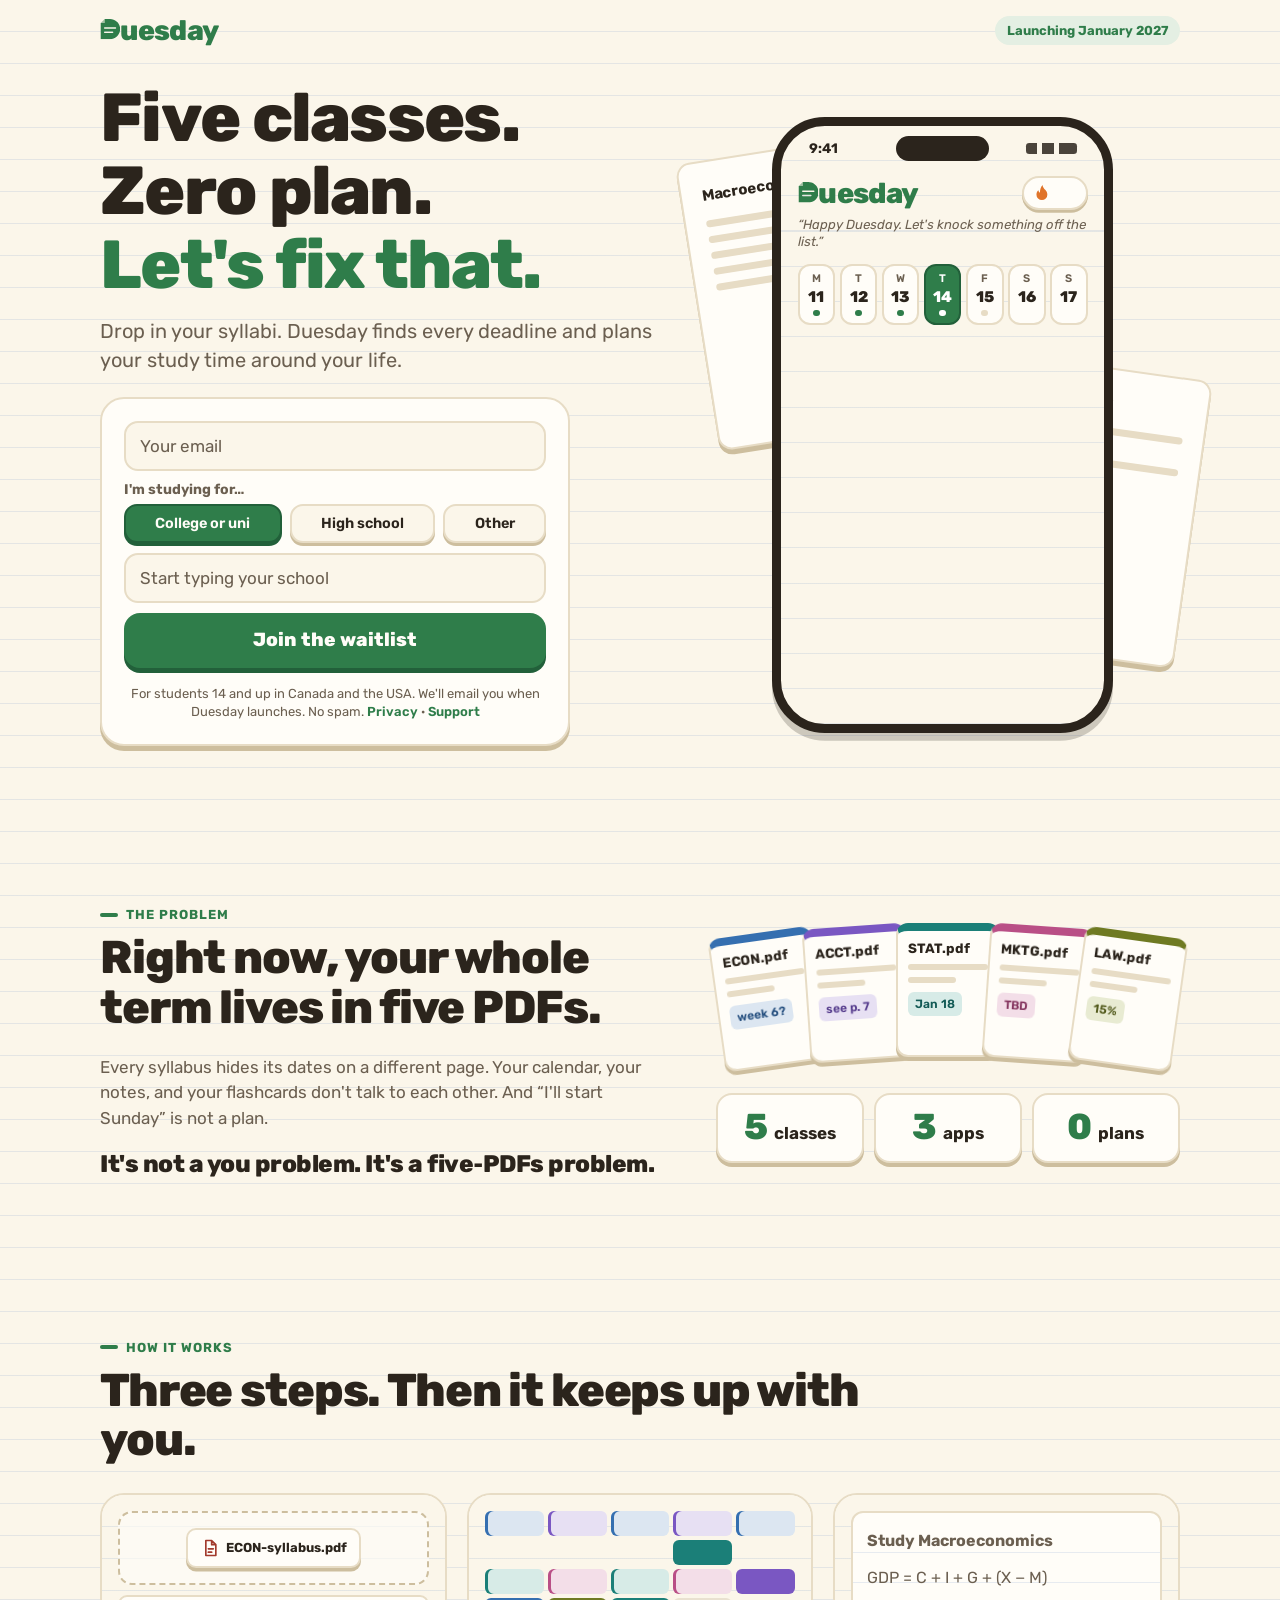
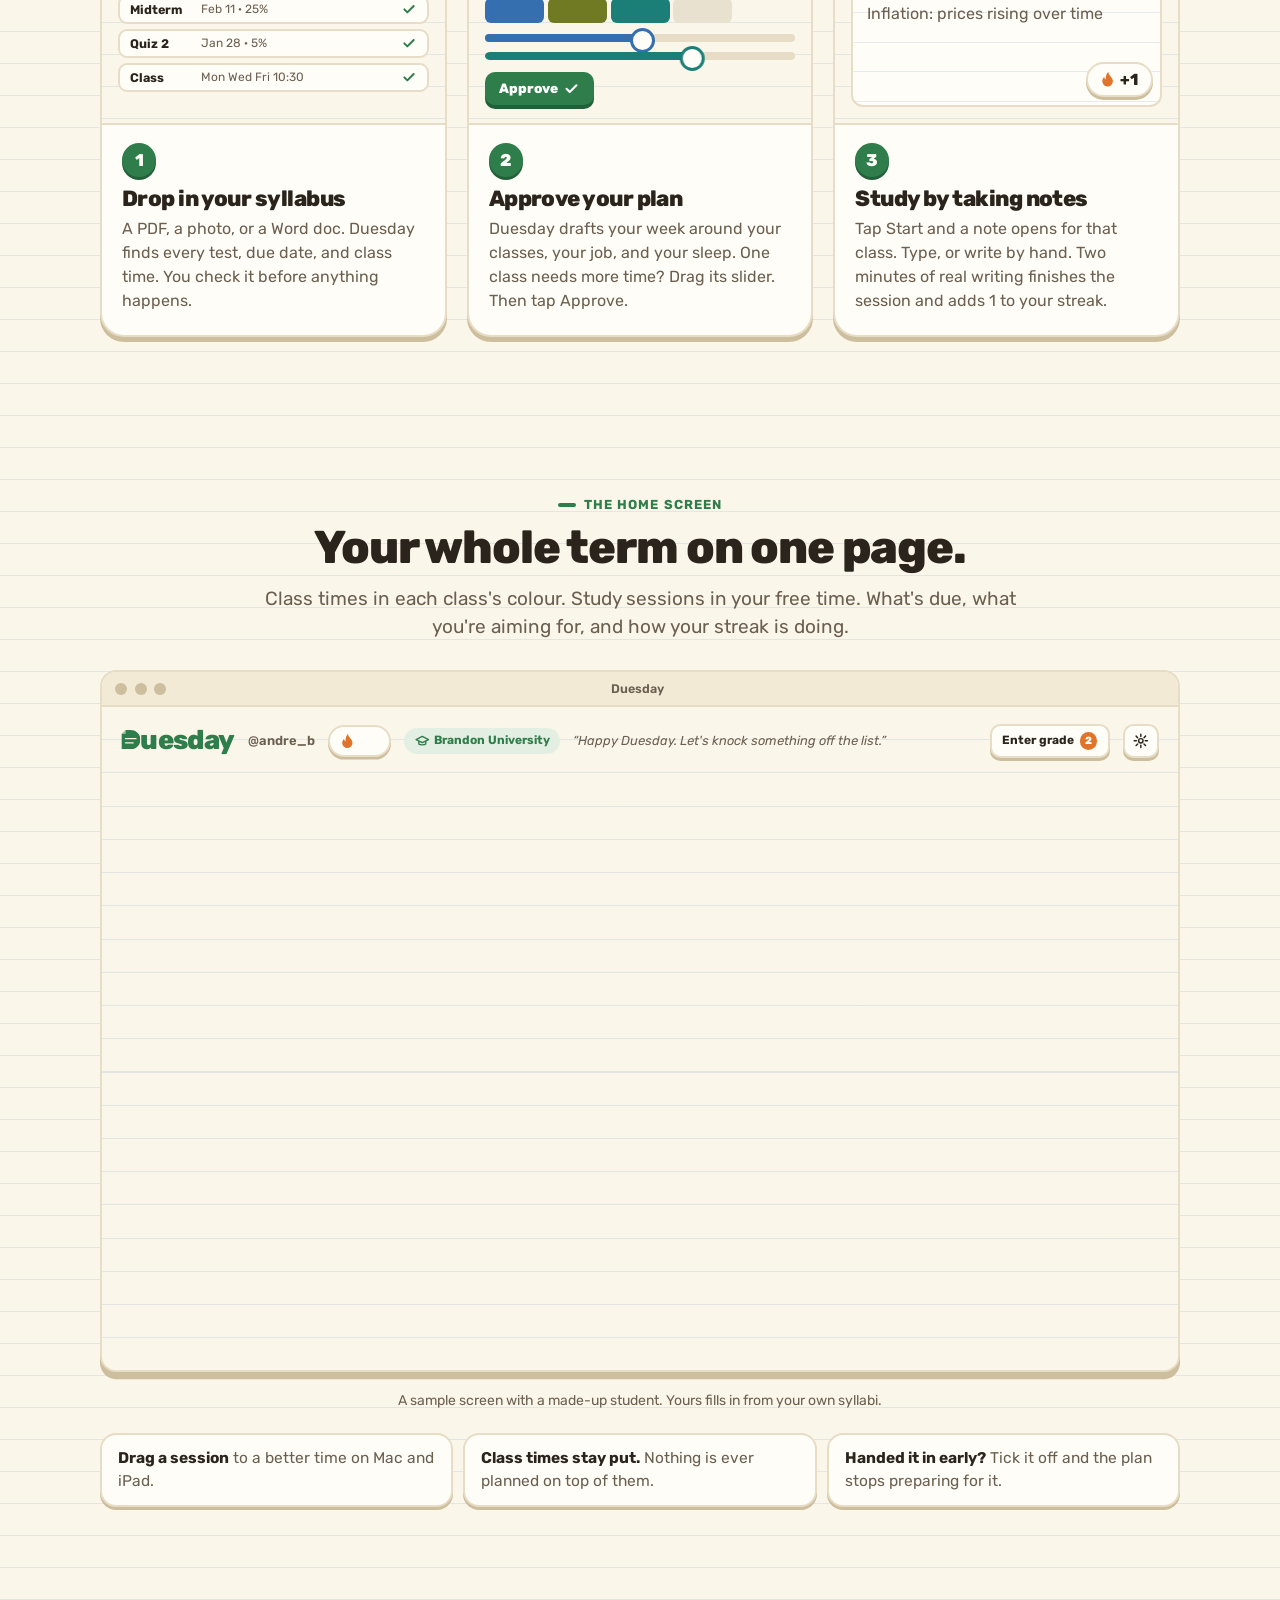
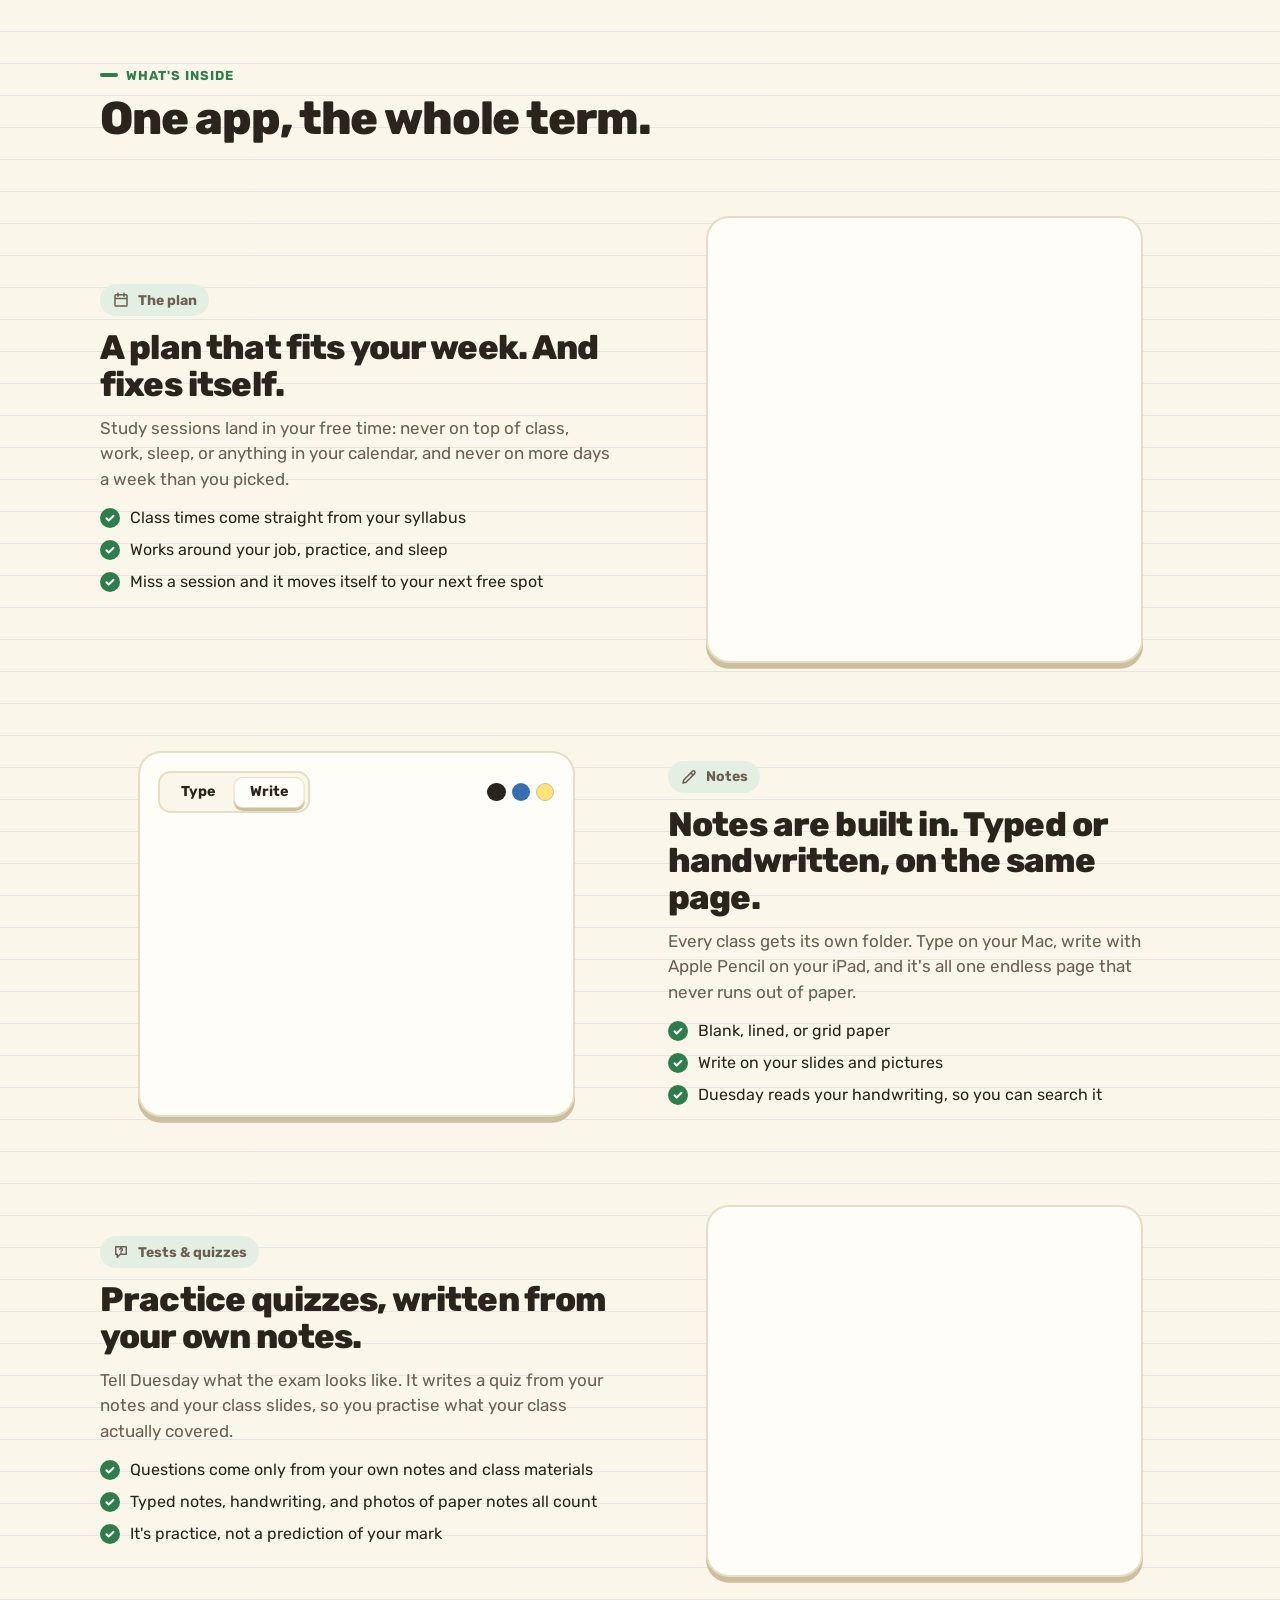
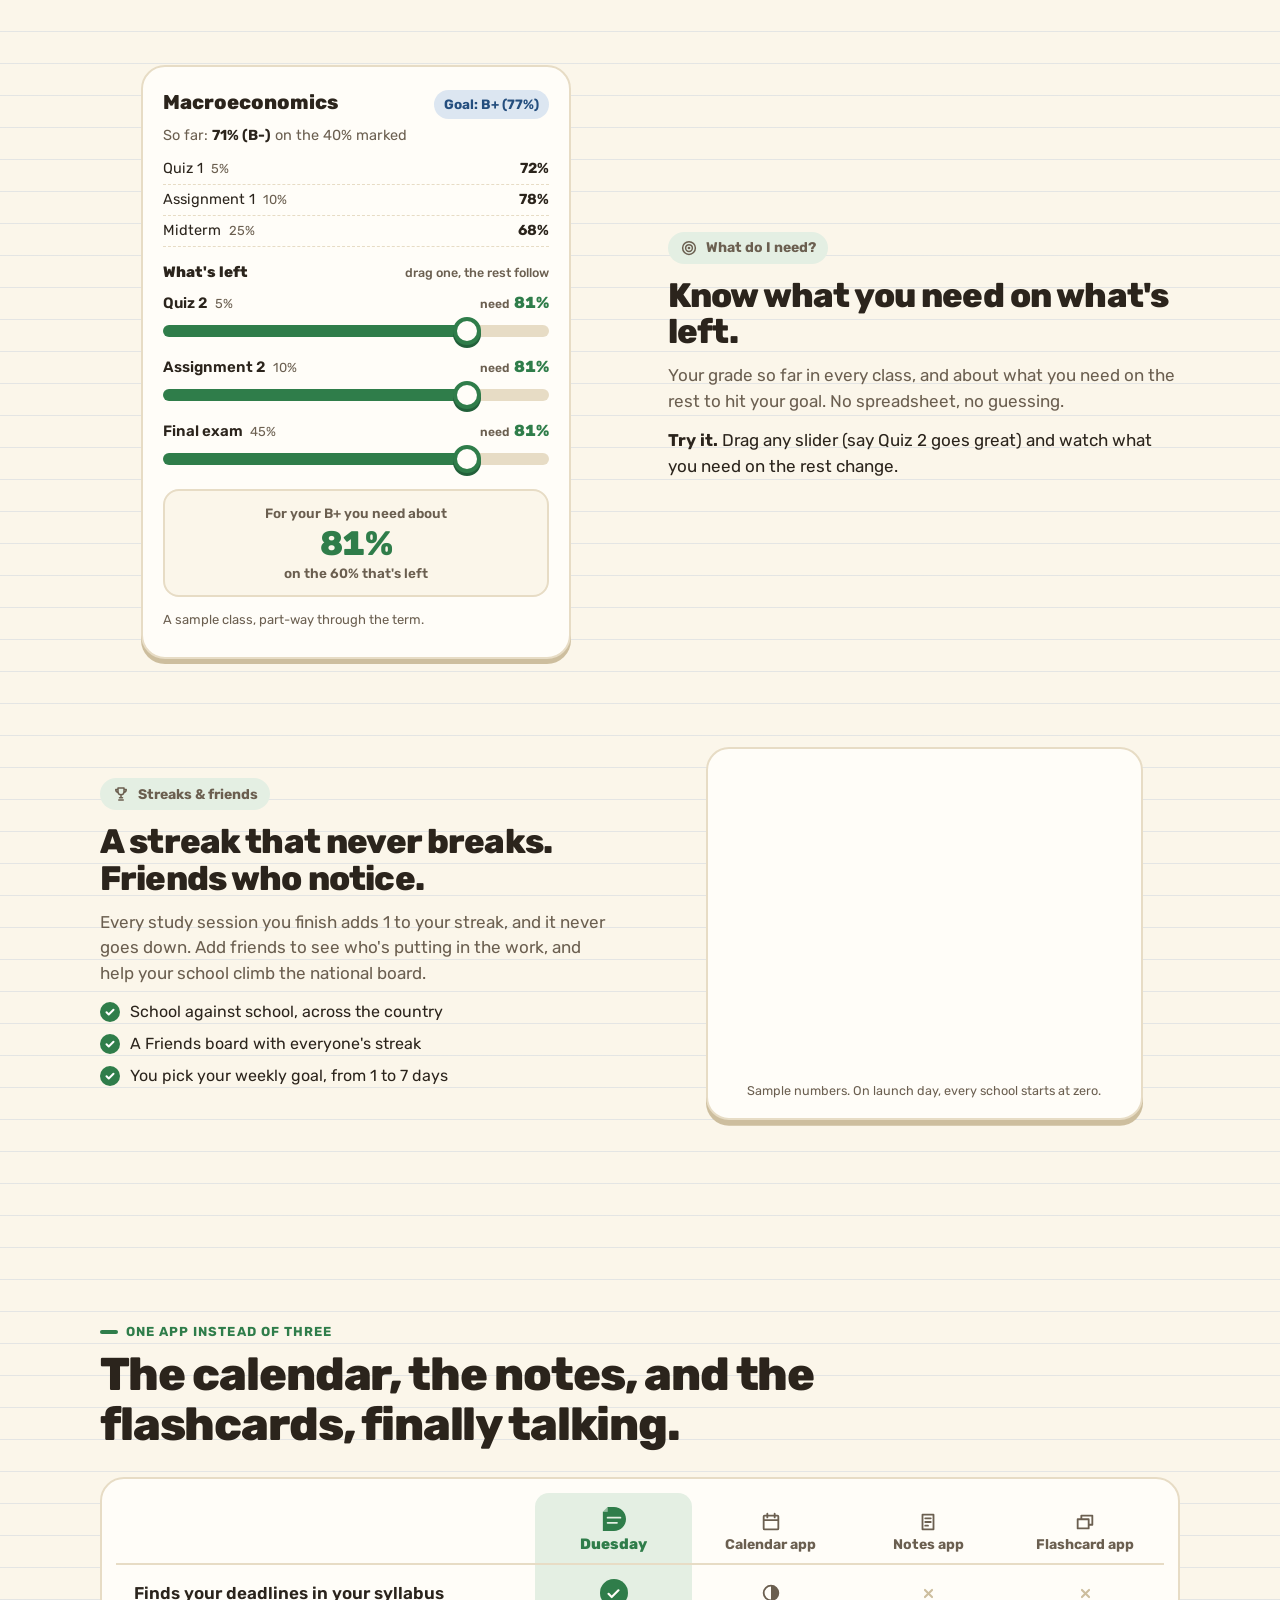
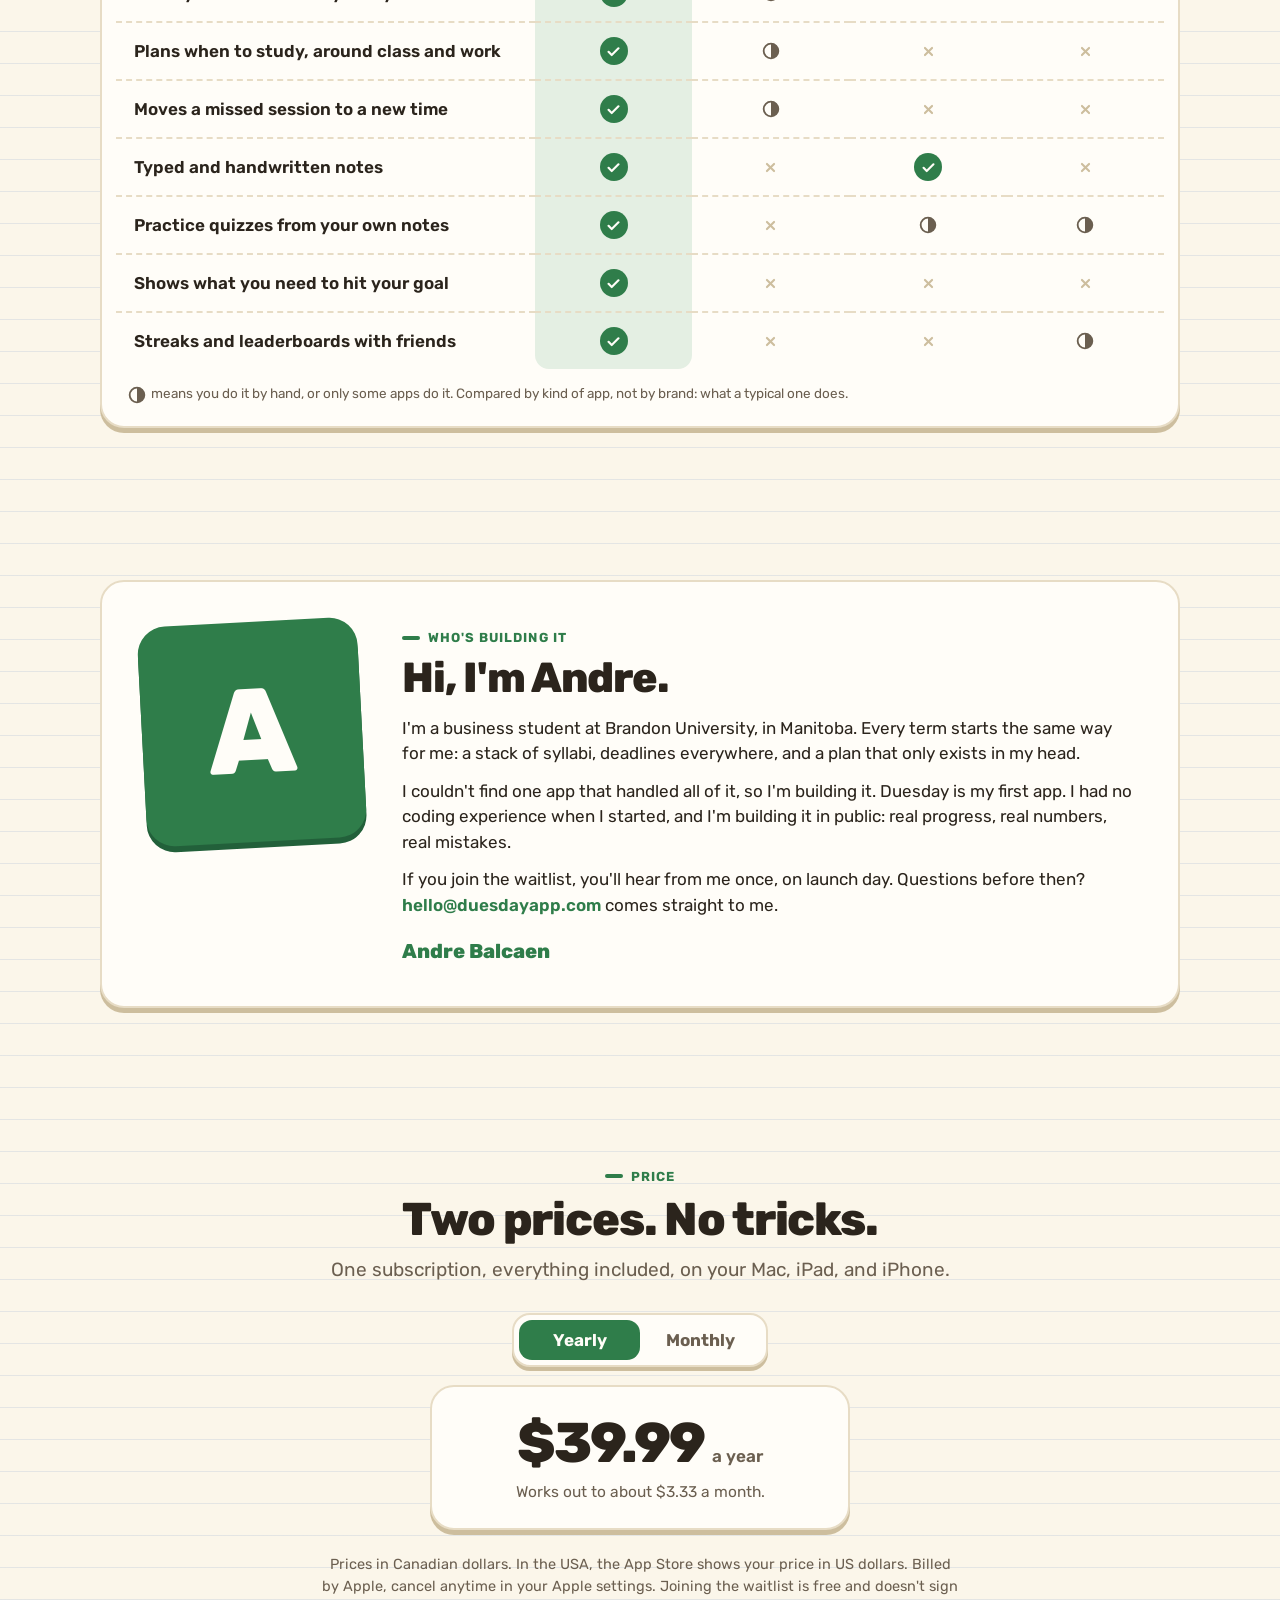
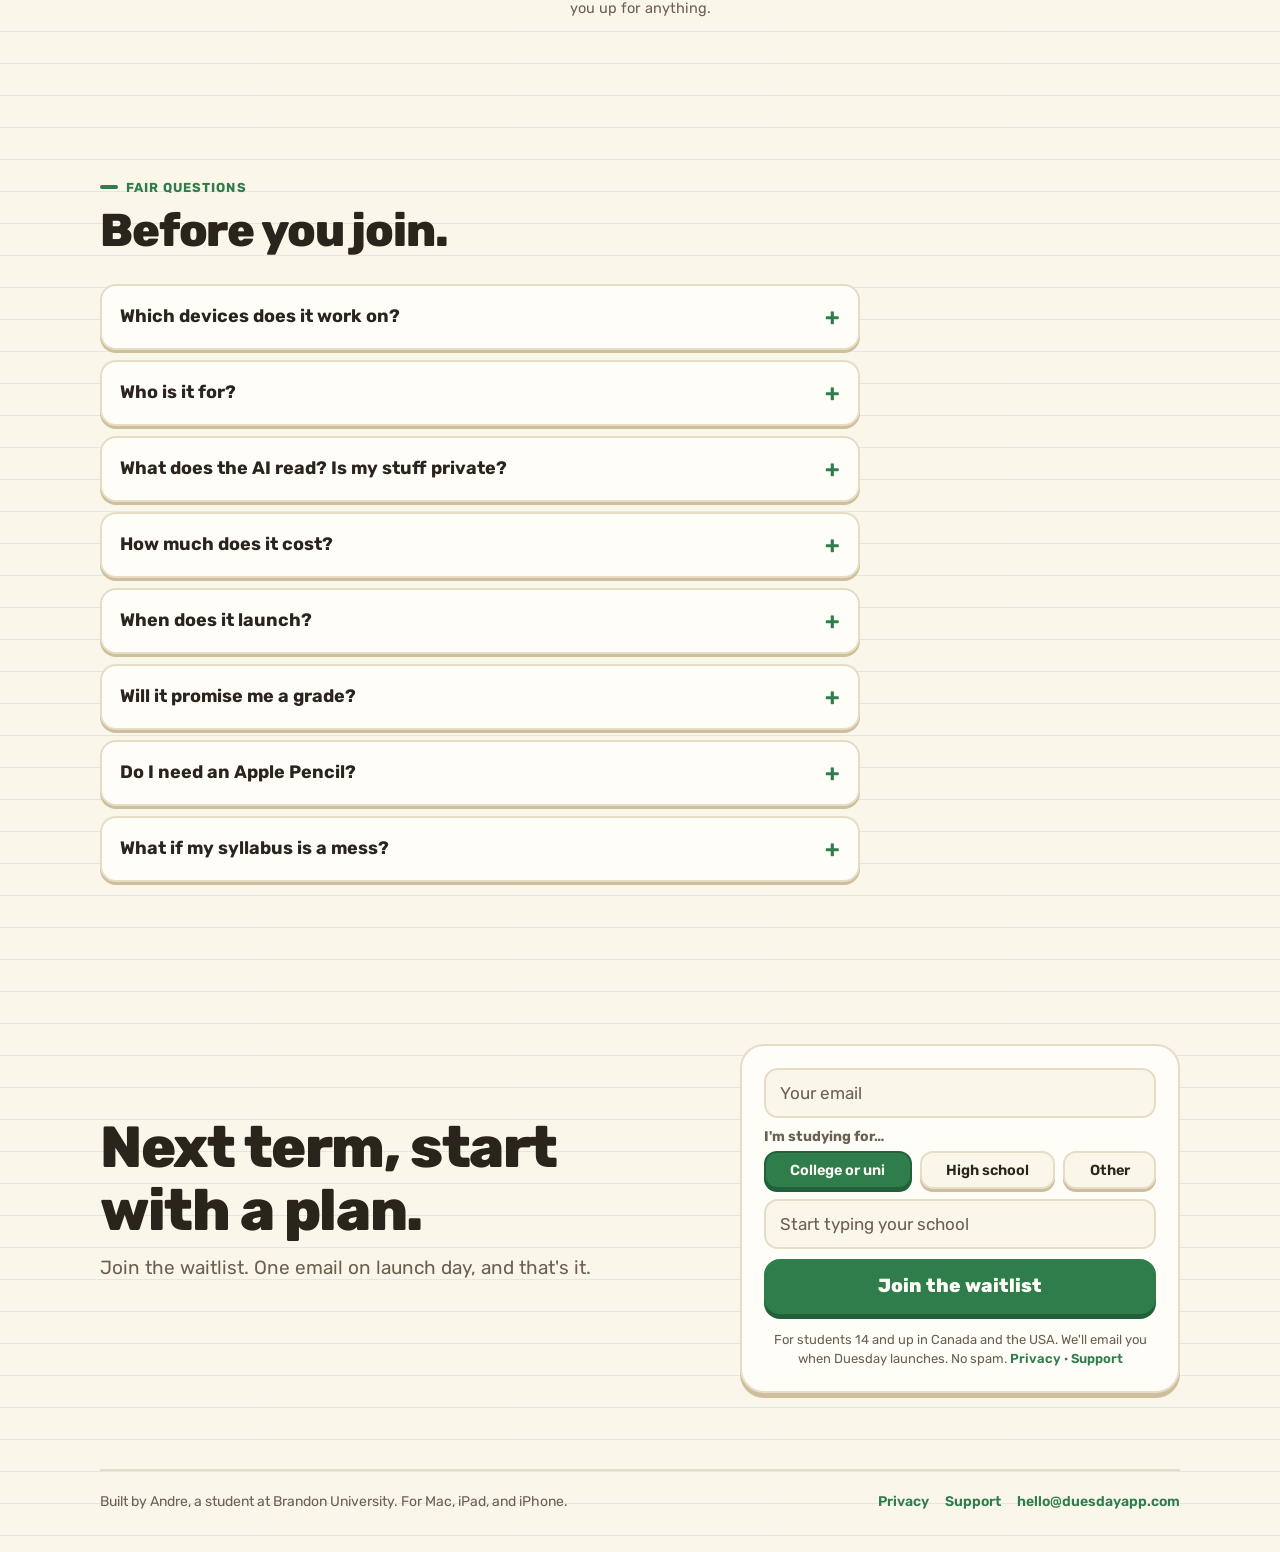
==== commit 84daa20d: "Logo D sits on the baseline; favicon cache-busted with PNG fallbacks Co-Authored-By: Claude Sonnet 5" ====
--- a/index.html
+++ b/index.html
@@ -18,7 +18,9 @@
   <meta property="og:image:alt" content="Duesday: Five classes. Zero plan. Let's fix that.">
   <meta name="twitter:card" content="summary_large_image">
   <meta name="twitter:image" content="https://duesdayapp.com/og.png">
-  <link rel="icon" href="favicon.svg" type="image/svg+xml">
+  <link rel="icon" href="favicon.svg?v=2" type="image/svg+xml">
+  <link rel="icon" href="icon-32.png?v=2" type="image/png" sizes="32x32">
+  <link rel="icon" href="icon-192.png?v=2" type="image/png" sizes="192x192">
   <link rel="apple-touch-icon" href="apple-touch-icon.png">
   <!-- Scroll animations wait for app.js. If it never arrives (slow or blocked), everything simply shows. -->
   <script>document.documentElement.className="reveal-on";setTimeout(function(){if(!window.duesdayReady)document.documentElement.className=""},3000)</script>
--- a/style.css
+++ b/style.css
@@ -73,13 +73,13 @@
 .top { display: flex; align-items: center; justify-content: space-between; padding: 4px 0 28px; }
 .page .top { padding: 2px 0 14px; }
 .wordmark {
-  display: inline-flex; align-items: flex-end;
+  display: inline-flex; align-items: baseline;
   font-size: 28px; line-height: 1; font-weight: 800;
   color: var(--green); letter-spacing: -0.025em;
 }
 .wordmark:hover { text-decoration: none; }
 /* The folded-page mark stands in for the D, sized to the capital letters. */
-.wordmark .d { width: .74em; height: .74em; margin: 0 .01em .02em 0; flex: none; fill: currentColor; transition: transform .35s var(--spring); transform-origin: 50% 80%; }
+.wordmark .d { width: .72em; height: .72em; margin: 0 .01em 0 0; flex: none; fill: currentColor; transition: transform .35s var(--spring); transform-origin: 50% 80%; }
 .wordmark .d .page { fill: currentColor; fill-rule: evenodd; max-width: none; margin: 0; padding: 0; }
 .wordmark .d .fold { fill: currentColor; opacity: .45; }
 a.wordmark:hover .d { transform: rotate(-8deg) scale(1.08); }
